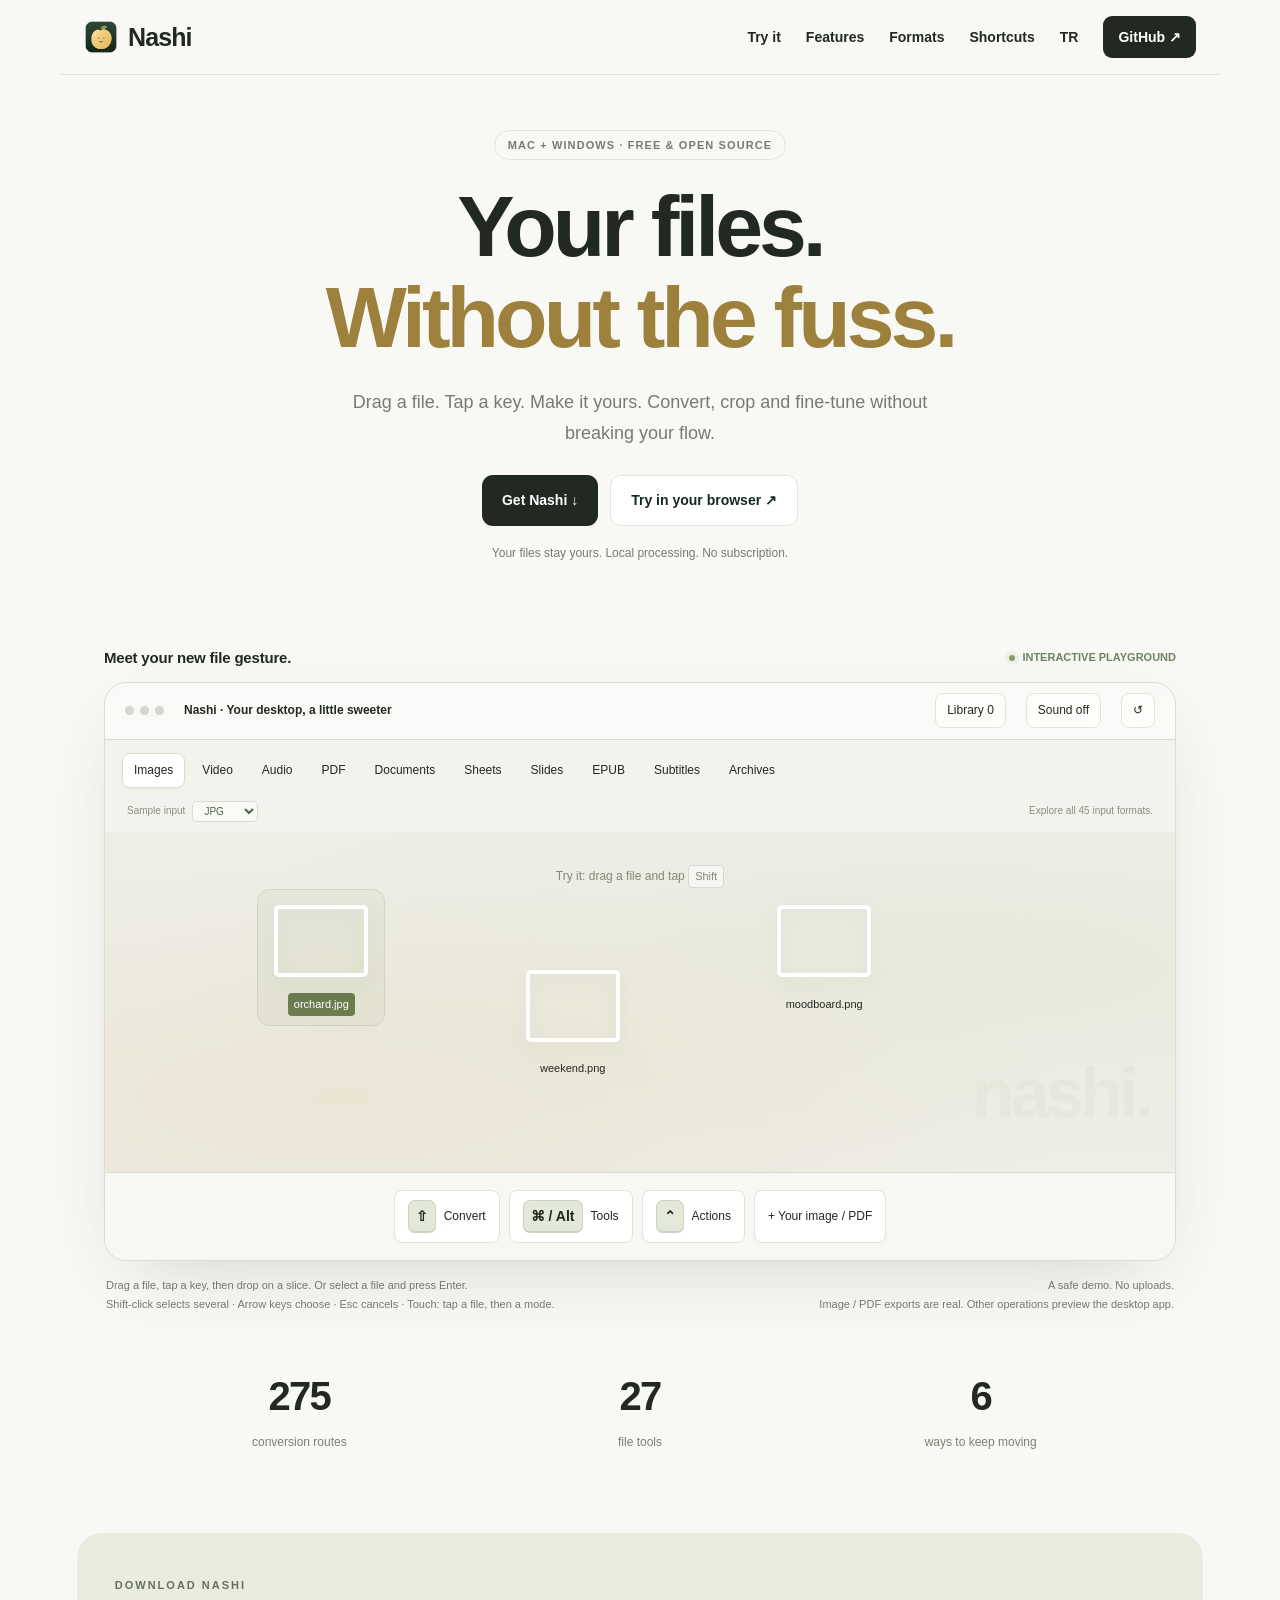
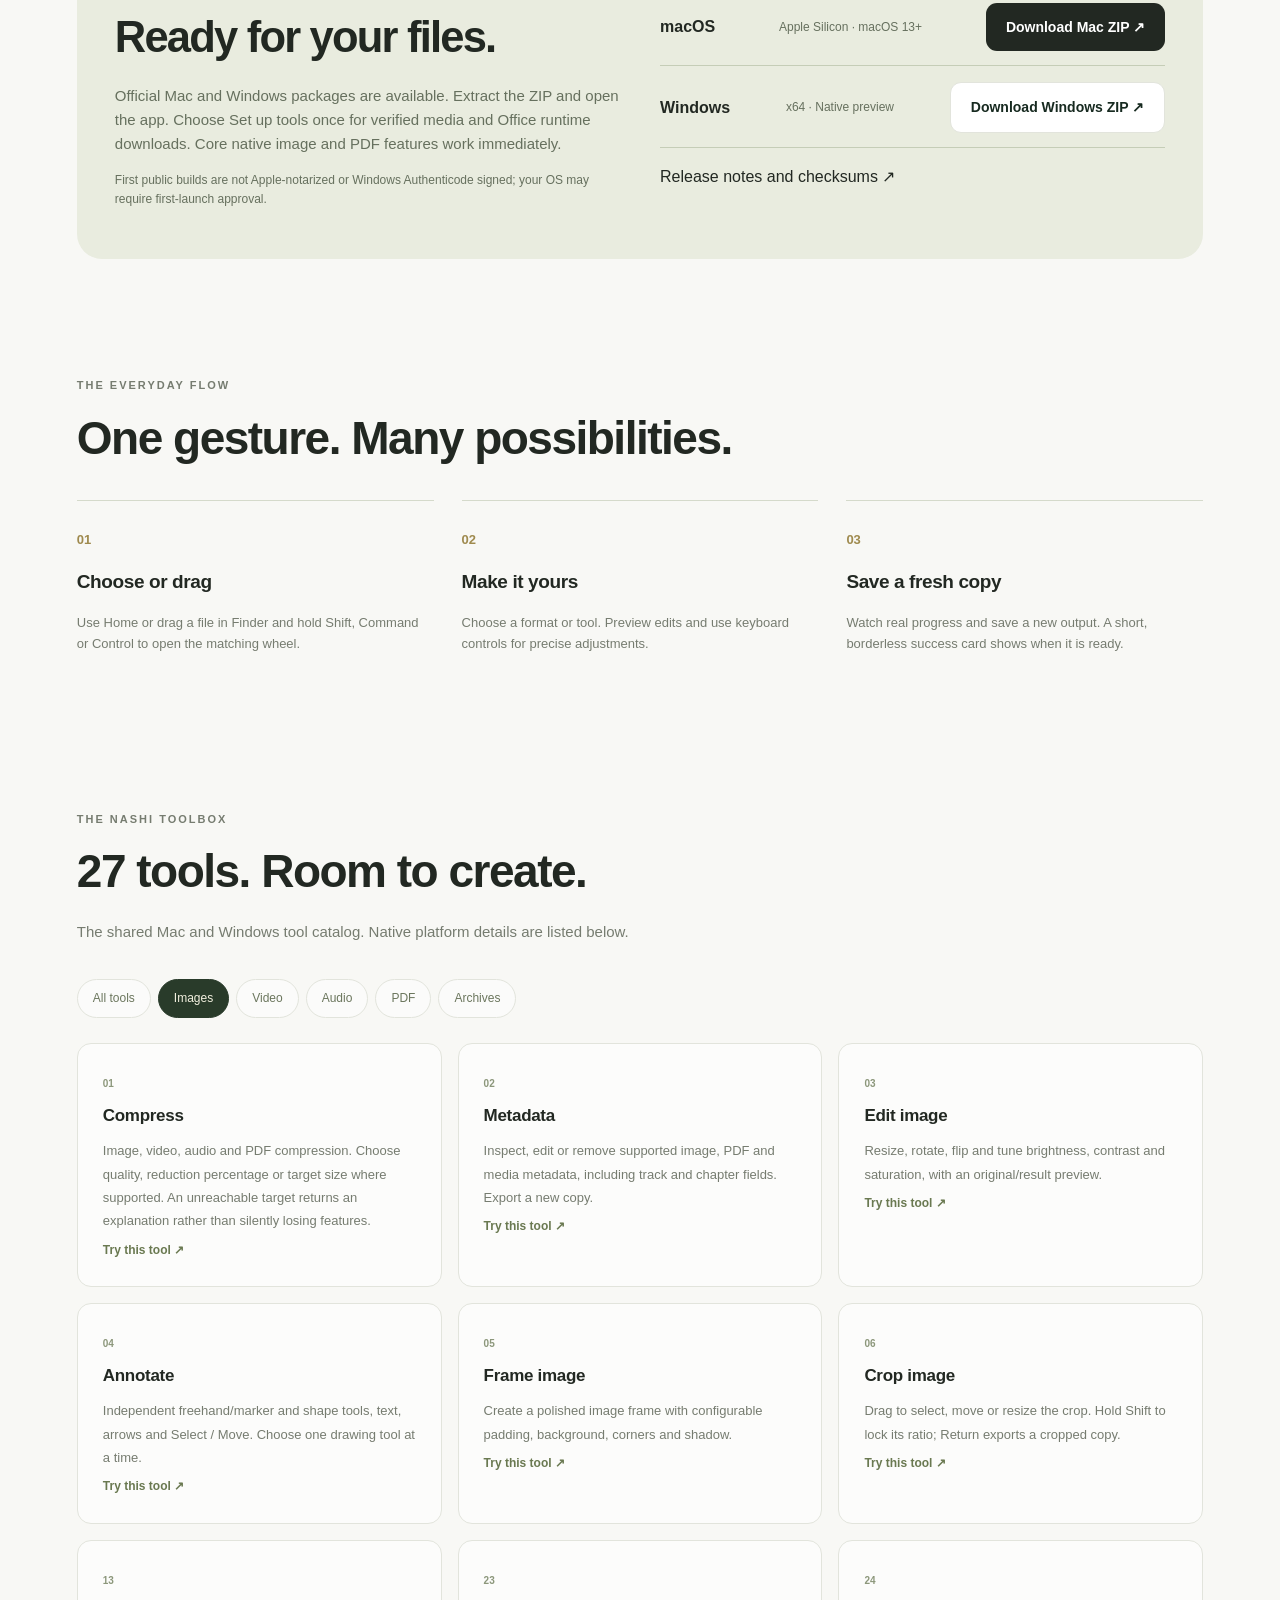
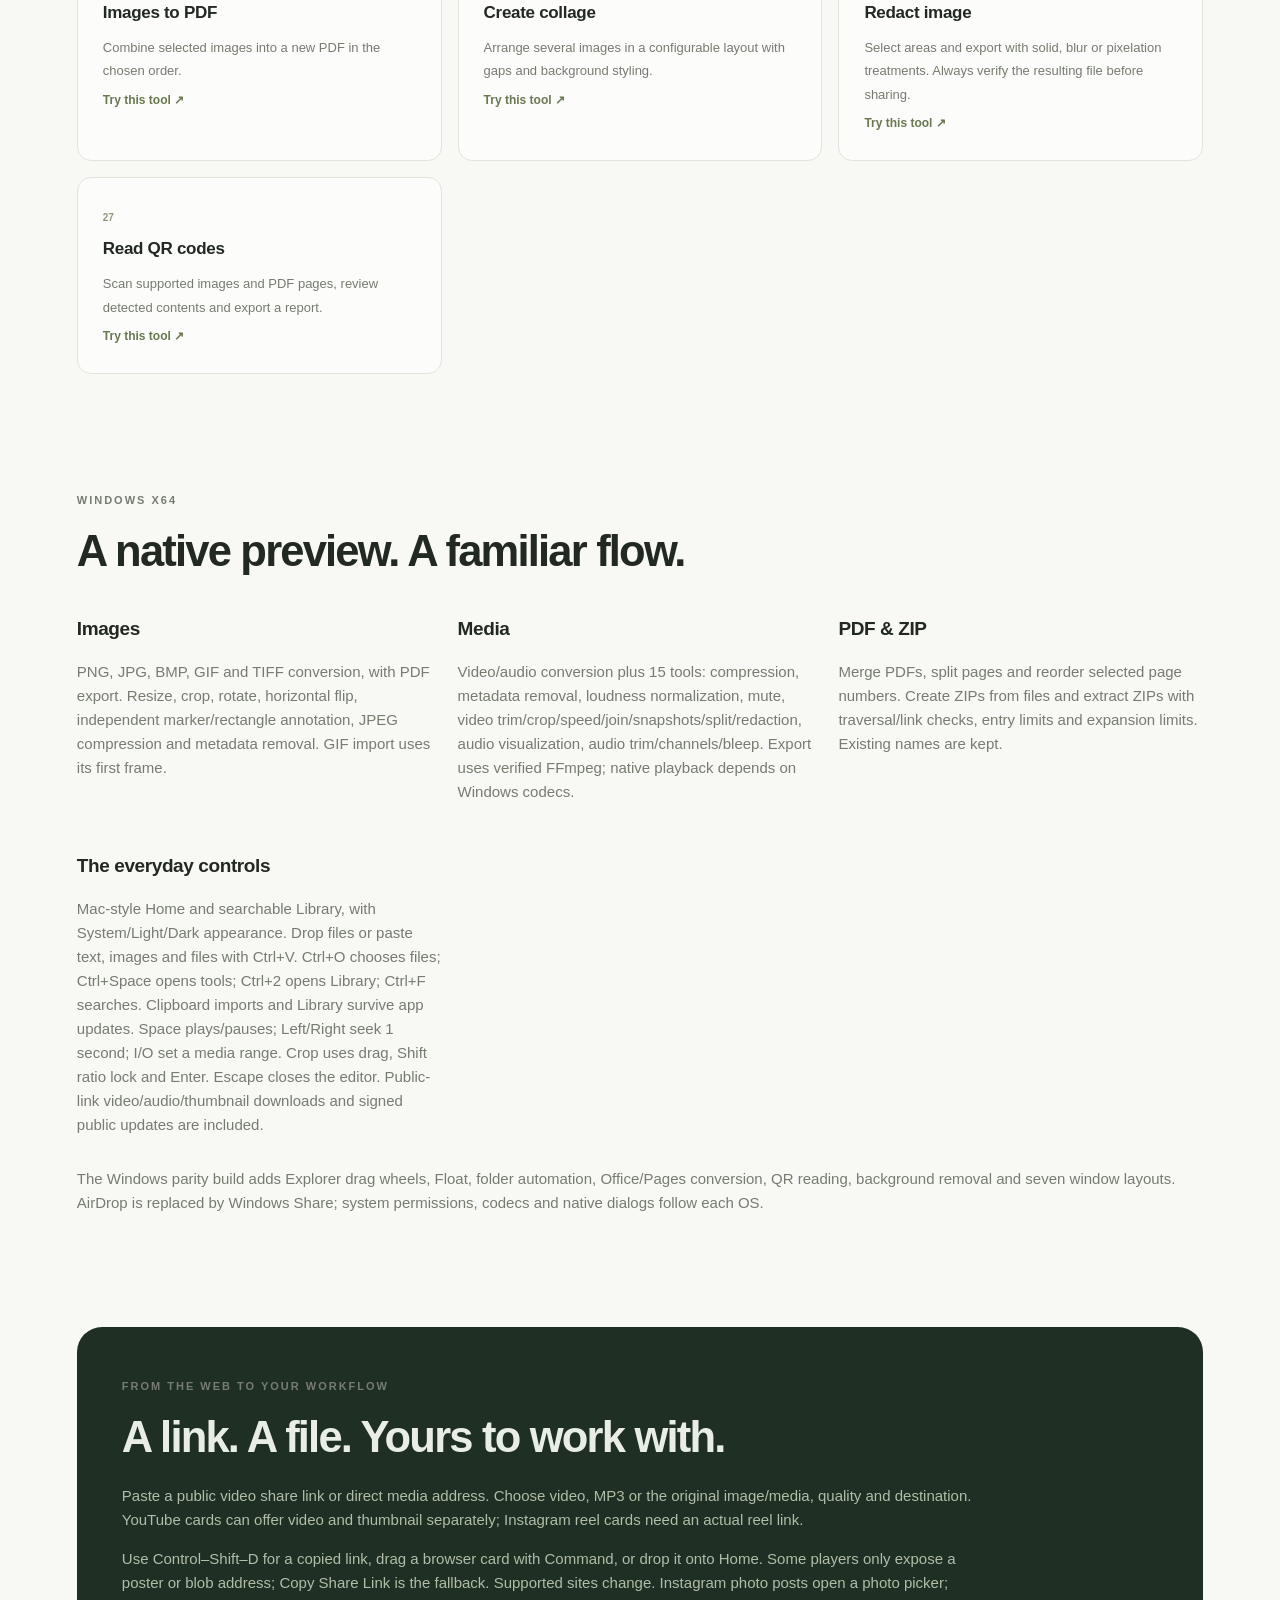
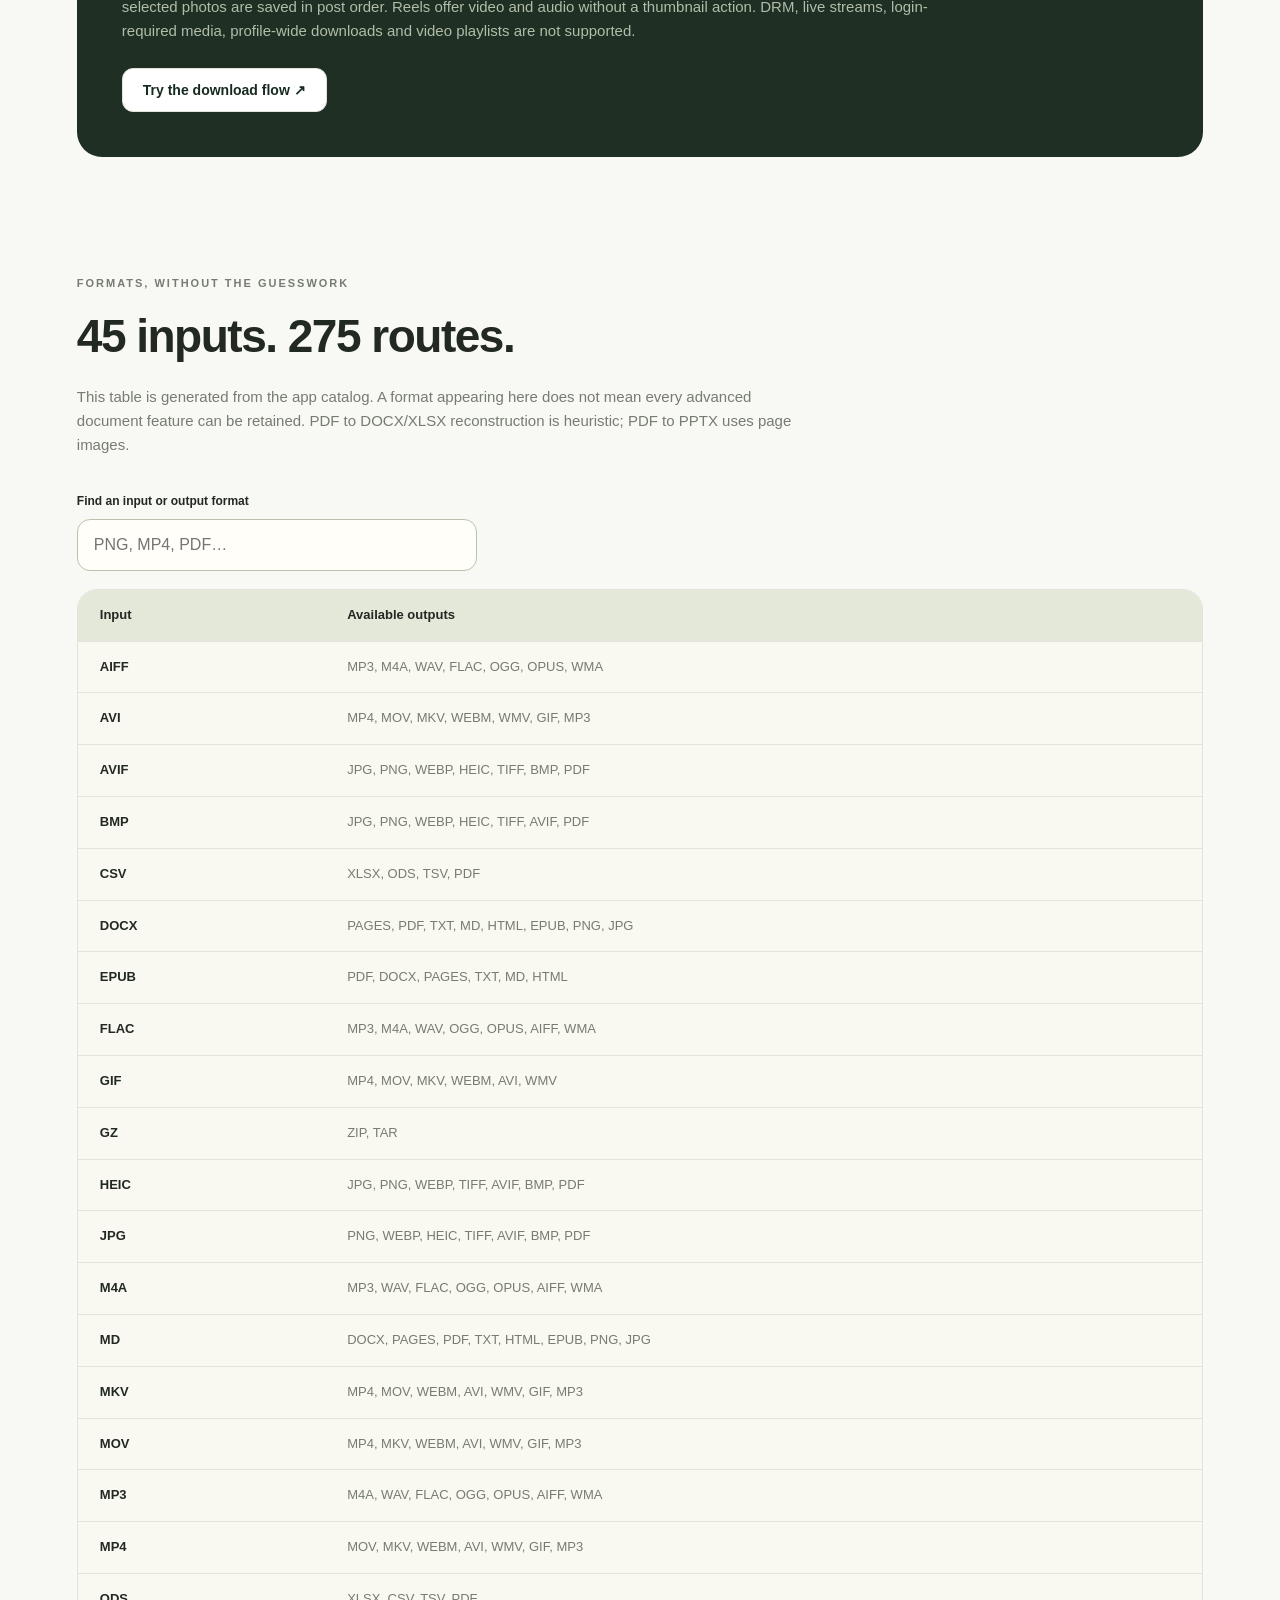
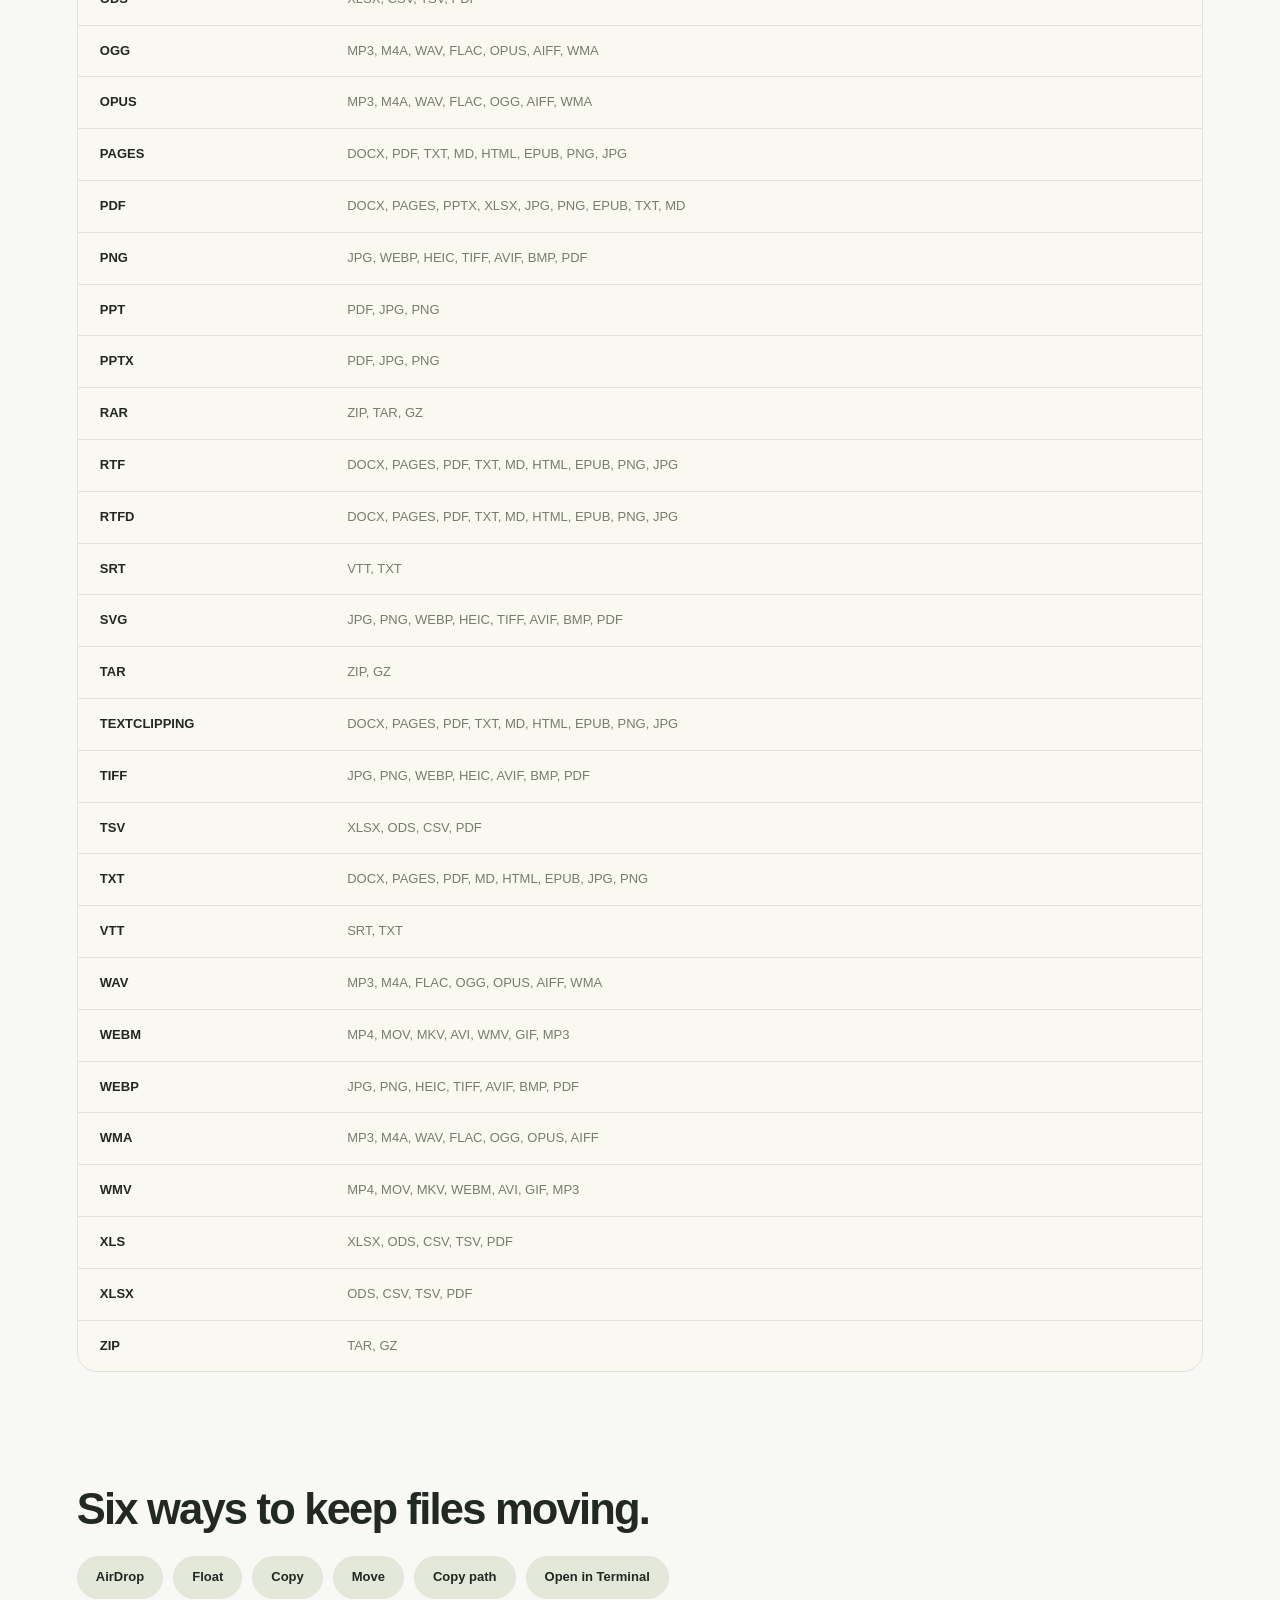
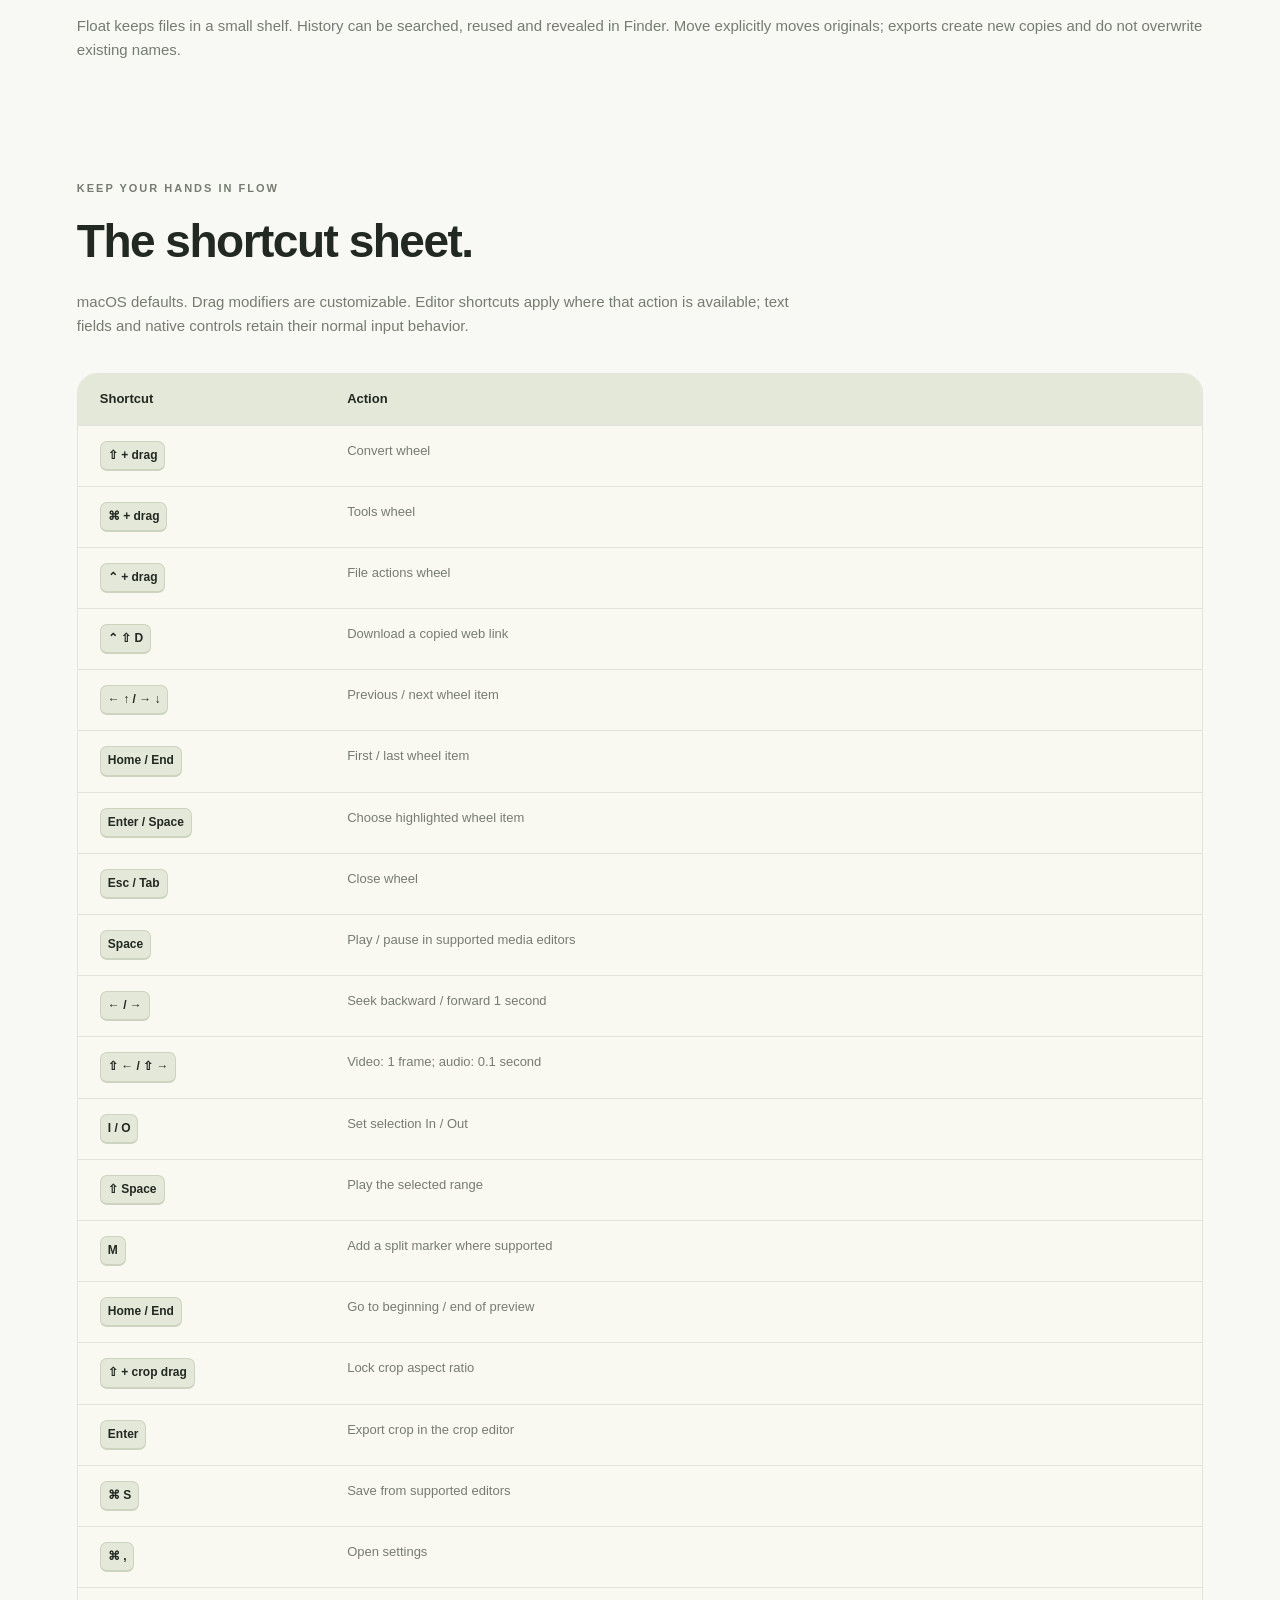
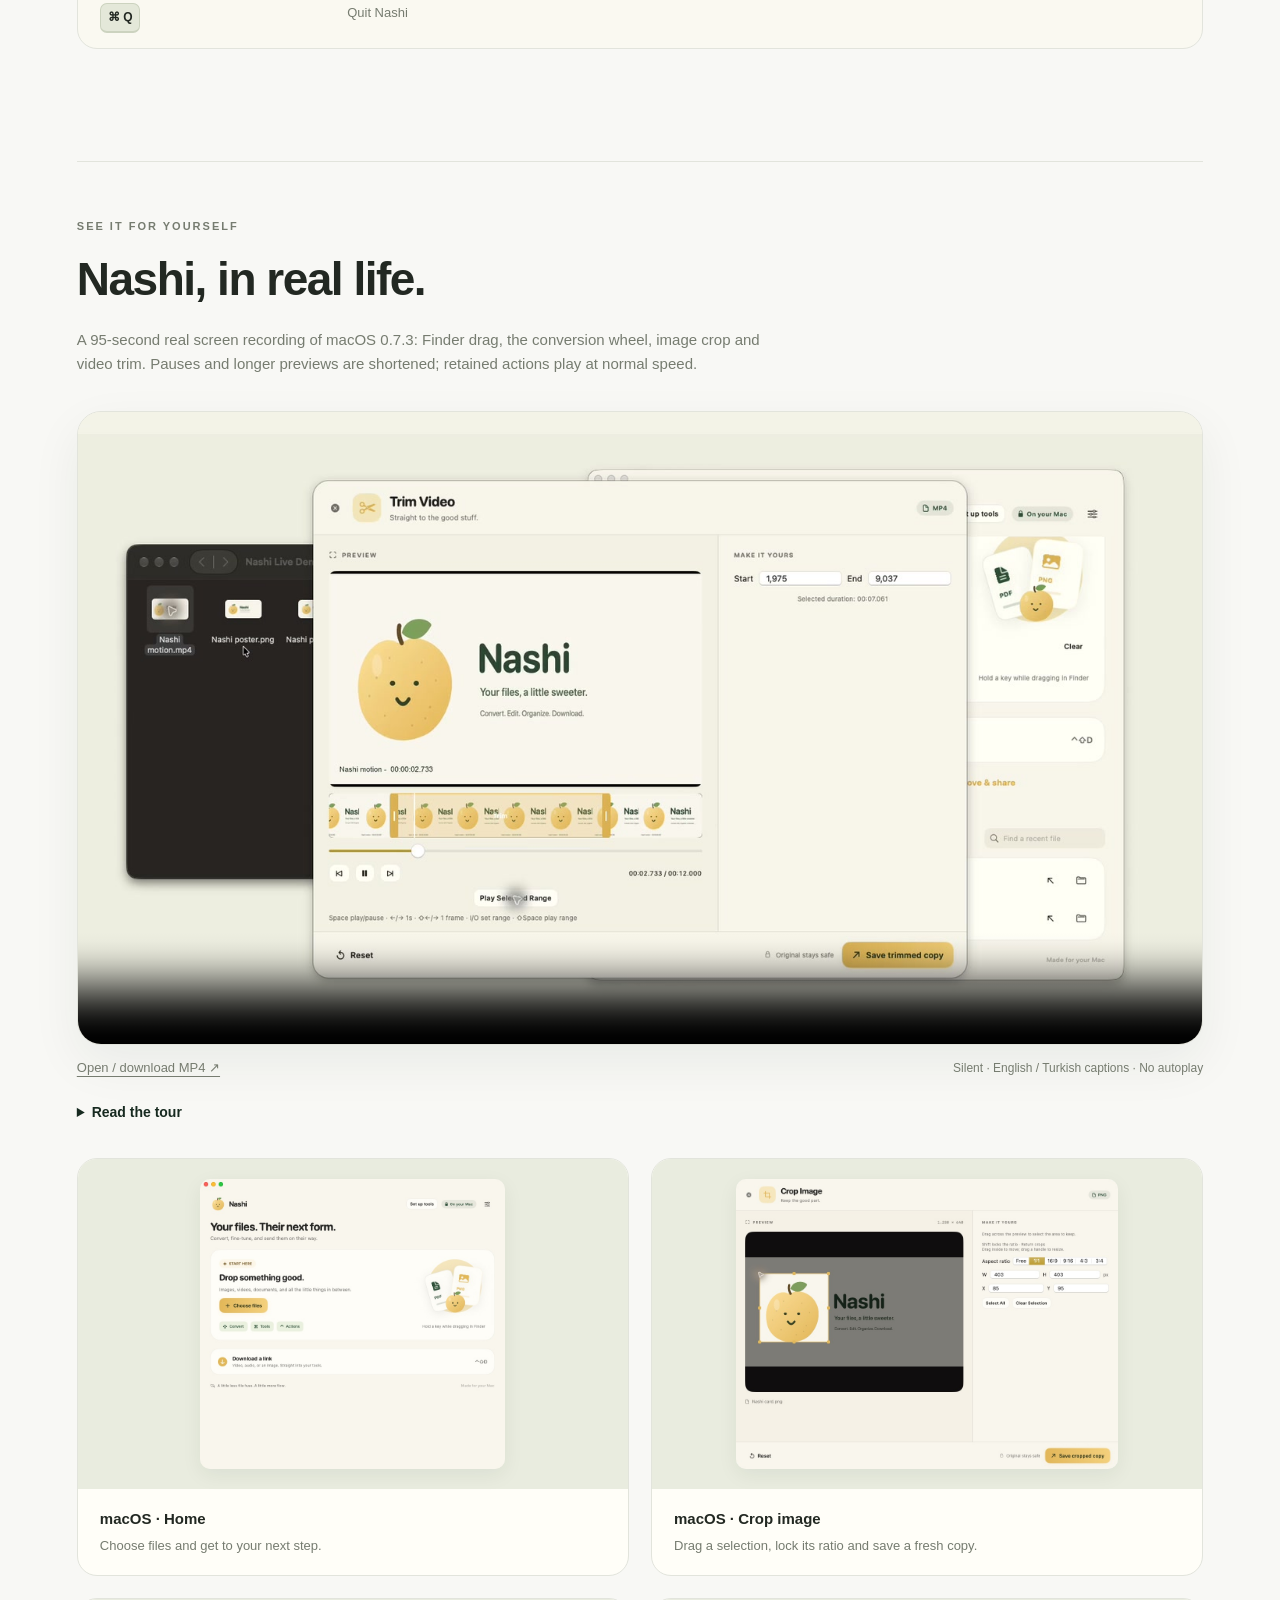
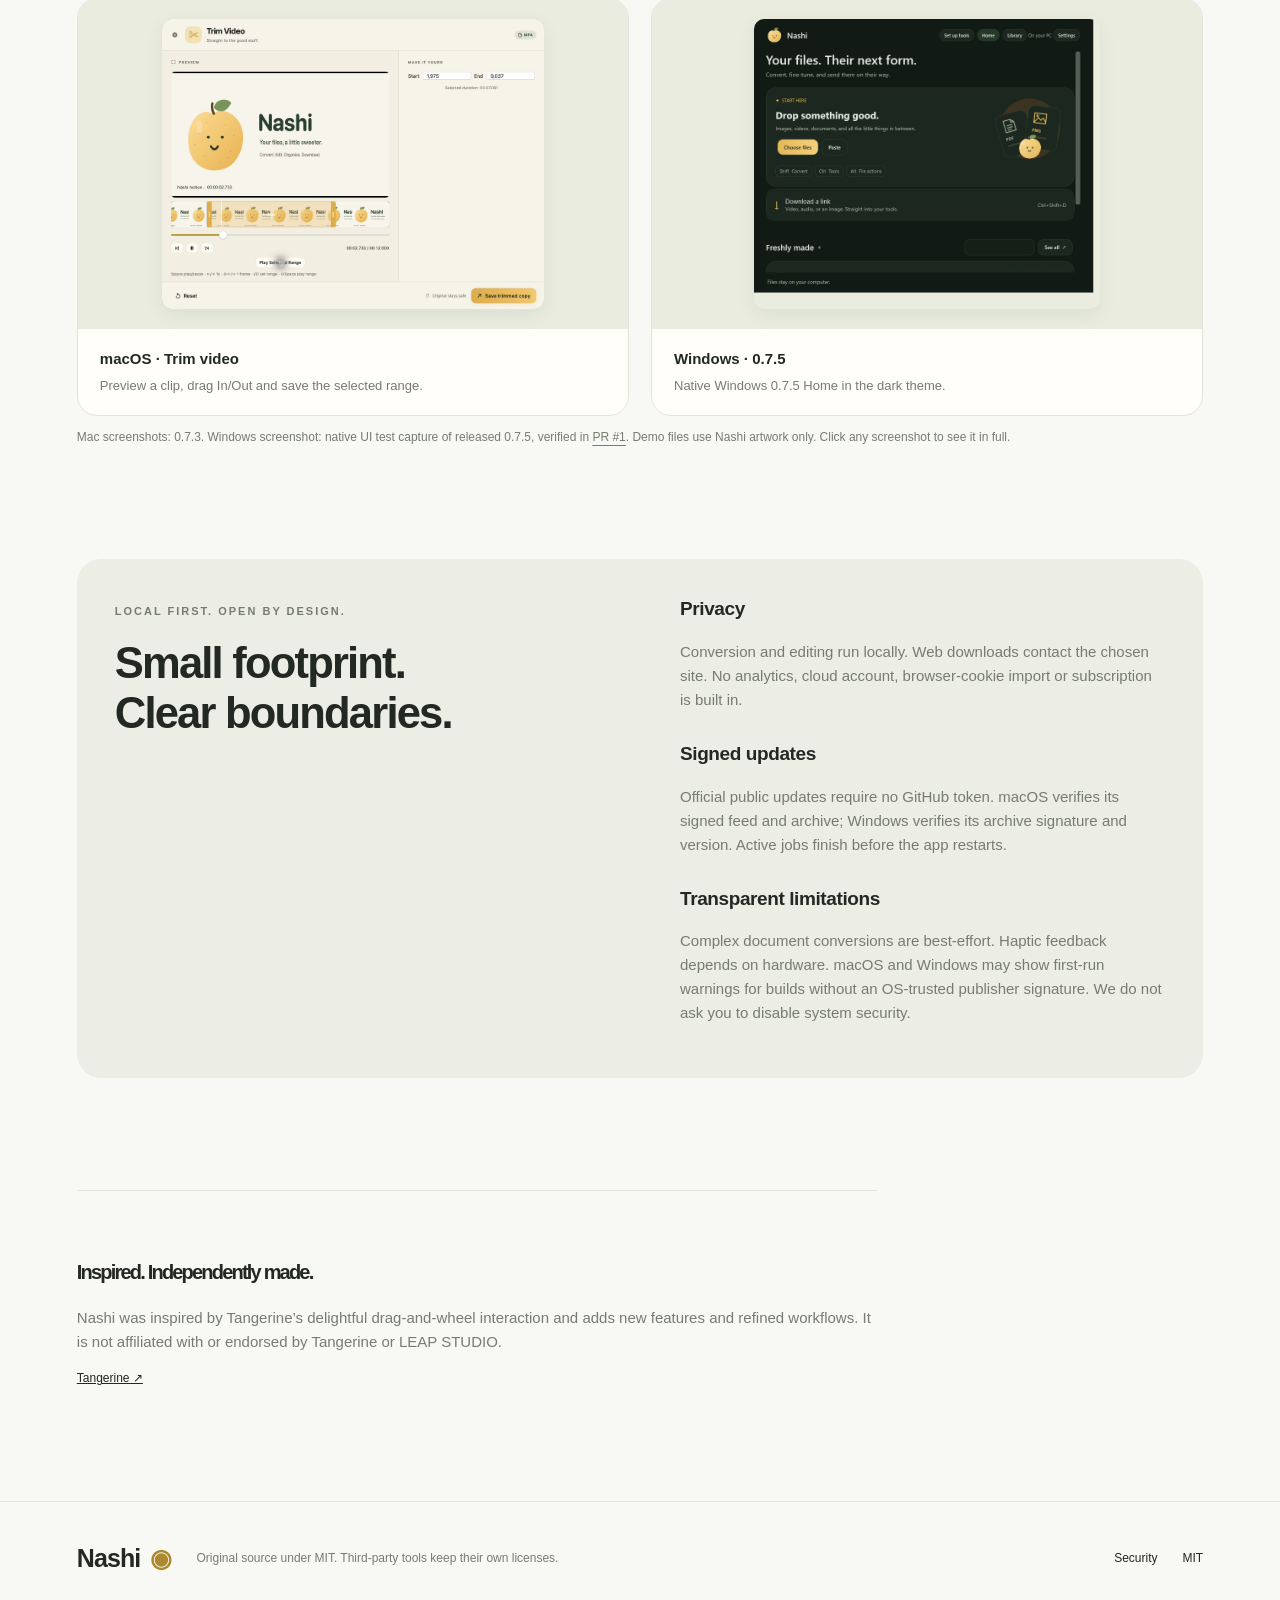
==== docs/index.html @ 1ab31bb8 "Refresh published 0.7.5 screenshots and verification evidence" ====
<!doctype html>
<html lang="en"><head><meta charset="utf-8"><meta name="viewport" content="width=device-width,initial-scale=1">
<meta http-equiv="Content-Security-Policy" content="default-src 'none'; img-src 'self' blob: data:; media-src 'self' blob:; style-src 'self' 'unsafe-inline'; script-src 'self'; connect-src 'self' blob:; base-uri 'none'; form-action 'none'">
<meta name="description" content="Nashi: open-source local file conversion, editing, web downloads and a playful drag wheel. All features, formats and keyboard shortcuts.">
<title>Nashi — Your files, a little sweeter</title><link rel="icon" href="assets/nashi.png"><link rel="stylesheet" href="assets/site.css?v=03d6fb7e5bfe"><link rel="stylesheet" href="assets/playground.css?v=e00678a25f2a"><script src="assets/vendor/pdf-lib.min.js" defer></script><script src="assets/playground.js?v=e00678a25f2a" defer></script></head>
<body><a class="skip" href="#main">Skip to content</a><header><a class="brand" href="#"><img src="assets/nashi.png" alt="" width="42" height="42">Nashi</a><nav aria-label="Main navigation"><a href="#playground">Try it</a><a href="#features">Features</a><a href="#formats">Formats</a><a href="#shortcuts">Shortcuts</a><a href="tr/index.html">TR</a><a class="nav-github" href="https://github.com/orkunisitmak/nashi-app">GitHub ↗</a></nav></header>
<main id="main"><section class="hero"><span class="eyebrow">MAC + WINDOWS · FREE & OPEN SOURCE</span><h1>Your files.<br><em>Without the fuss.</em></h1><p class="intro">Drag a file. Tap a key. Make it yours. Convert, crop and fine-tune without breaking your flow.</p><div class="hero-actions"><a class="button primary" href="#download">Get Nashi ↓</a><a class="button secondary" href="#playground">Try in your browser ↗</a></div><p class="subtle">Your files stay yours. Local processing. No subscription.</p></section>
<section id="playground" aria-label="Interactive Nashi demo"><div class="live-loading">Preparing your demo desktop…</div><noscript><p class="demo-noscript">Enable JavaScript to try the interactive playground. You can also watch the recording below.</p></noscript></section>
<div class="demo-stats"><div><strong>275</strong><span>conversion routes</span></div><div><strong>27</strong><span>file tools</span></div><div><strong>6</strong><span>ways to keep moving</span></div></div>

<section class="status" id="download"><div><span class="eyebrow">Download Nashi</span><h2>Ready for your files.</h2><p>Official Mac and Windows packages are available. Extract the ZIP and open the app. Choose Set up tools once for verified media and Office runtime downloads. Core native image and PDF features work immediately.</p><p class="subtle">First public builds are not Apple-notarized or Windows Authenticode signed; your OS may require first-launch approval.</p></div><div class="platforms"><div><strong>macOS</strong><span>Apple Silicon · macOS 13+</span><a class="button primary" href="https://github.com/orkunisitmak/nashi-app/releases/latest/download/Nashi-macOS-arm64.zip">Download Mac ZIP ↗</a></div><div><strong>Windows</strong><span>x64 · Native preview</span><a class="button secondary" href="https://github.com/orkunisitmak/nashi-app/releases/latest/download/Nashi-Windows-x64.zip">Download Windows ZIP ↗</a></div><a href="https://github.com/orkunisitmak/nashi-app/releases/latest">Release notes and checksums ↗</a></div></section>
<section class="flow"><div class="section-heading"><span class="eyebrow">The everyday flow</span><h2>One gesture. Many possibilities.</h2></div><div class="flow-grid"><article><b>01</b><h3>Choose or drag</h3><p>Use Home or drag a file in Finder and hold Shift, Command or Control to open the matching wheel.</p></article><article><b>02</b><h3>Make it yours</h3><p>Choose a format or tool. Preview edits and use keyboard controls for precise adjustments.</p></article><article><b>03</b><h3>Save a fresh copy</h3><p>Watch real progress and save a new output. A short, borderless success card shows when it is ready.</p></article></div></section>
<section id="features"><div class="section-heading"><span class="eyebrow">The Nashi toolbox</span><h2>27 tools. Room to create.</h2><p>The shared Mac and Windows tool catalog. Native platform details are listed below.</p></div><div class="tool-grid"><article class="tool"><span class="tool-number">01</span><h3>Compress</h3><p>Image, video, audio and PDF compression. Choose quality, reduction percentage or target size where supported. An unreachable target returns an explanation rather than silently losing features.</p><button class="try-tool" data-try-tool="compress">Try this tool ↗</button></article><article class="tool"><span class="tool-number">02</span><h3>Metadata</h3><p>Inspect, edit or remove supported image, PDF and media metadata, including track and chapter fields. Export a new copy.</p><button class="try-tool" data-try-tool="removeMetadata">Try this tool ↗</button></article><article class="tool"><span class="tool-number">03</span><h3>Edit image</h3><p>Resize, rotate, flip and tune brightness, contrast and saturation, with an original/result preview.</p><button class="try-tool" data-try-tool="editImage">Try this tool ↗</button></article><article class="tool"><span class="tool-number">04</span><h3>Annotate</h3><p>Independent freehand/marker and shape tools, text, arrows and Select / Move. Choose one drawing tool at a time.</p><button class="try-tool" data-try-tool="annotateImage">Try this tool ↗</button></article><article class="tool"><span class="tool-number">05</span><h3>Frame image</h3><p>Create a polished image frame with configurable padding, background, corners and shadow.</p><button class="try-tool" data-try-tool="frameImage">Try this tool ↗</button></article><article class="tool"><span class="tool-number">06</span><h3>Crop image</h3><p>Drag to select, move or resize the crop. Hold Shift to lock its ratio; Return exports a cropped copy.</p><button class="try-tool" data-try-tool="cropImage">Try this tool ↗</button></article><article class="tool"><span class="tool-number">07</span><h3>Normalize audio</h3><p>Analyze loudness, then export with integrated-loudness, loudness-range and true-peak targets.</p><button class="try-tool" data-try-tool="normalizeAudio">Try this tool ↗</button></article><article class="tool"><span class="tool-number">08</span><h3>Remove audio</h3><p>Create a silent video copy while keeping the video stream.</p><button class="try-tool" data-try-tool="muteVideo">Try this tool ↗</button></article><article class="tool"><span class="tool-number">09</span><h3>Trim video</h3><p>Preview, drag In/Out handles, move the selection and export its range. Keyboard playback, seeking and I/O marks help refine cuts.</p><button class="try-tool" data-try-tool="trimVideo">Try this tool ↗</button></article><article class="tool"><span class="tool-number">10</span><h3>Split PDF</h3><p>Split selected pages into individual files or groups. Specify page ranges and pages per file.</p><button class="try-tool" data-try-tool="splitPDF">Try this tool ↗</button></article><article class="tool"><span class="tool-number">11</span><h3>Organize PDF</h3><p>Reorder, remove and rotate pages. Optional uniform-width output is limited when document features cannot be safely preserved.</p><button class="try-tool" data-try-tool="organizePDF">Try this tool ↗</button></article><article class="tool"><span class="tool-number">12</span><h3>Extract archives</h3><p>Extract ZIP, TAR, GZIP and RAR into a new folder. Path and link validation keeps entries inside that folder.</p><button class="try-tool" data-try-tool="extractArchive">Try this tool ↗</button></article><article class="tool"><span class="tool-number">13</span><h3>Images to PDF</h3><p>Combine selected images into a new PDF in the chosen order.</p><button class="try-tool" data-try-tool="createPDF">Try this tool ↗</button></article><article class="tool"><span class="tool-number">14</span><h3>Merge PDFs</h3><p>Combine several PDFs while preserving supported page content and navigation. Originals remain unchanged.</p><button class="try-tool" data-try-tool="mergePDF">Try this tool ↗</button></article><article class="tool"><span class="tool-number">15</span><h3>Crop video</h3><p>Select a region directly on the video preview. Drag, resize, use Shift ratio lock and Return to export.</p><button class="try-tool" data-try-tool="cropVideo">Try this tool ↗</button></article><article class="tool"><span class="tool-number">16</span><h3>Change speed</h3><p>Change video speed with matching audio tempo and preview controls.</p><button class="try-tool" data-try-tool="changeVideoSpeed">Try this tool ↗</button></article><article class="tool"><span class="tool-number">17</span><h3>Join videos</h3><p>Join multiple clips in order, adapting geometry, frame rate and audio layout to a consistent output.</p><button class="try-tool" data-try-tool="joinVideos">Try this tool ↗</button></article><article class="tool"><span class="tool-number">18</span><h3>Video snapshots</h3><p>Choose timestamps and save still frames as new PNG files.</p><button class="try-tool" data-try-tool="videoSnapshots">Try this tool ↗</button></article><article class="tool"><span class="tool-number">19</span><h3>Split video</h3><p>Split at markers, equal clip counts or intervals. Remove unwanted segments; save separately or join retained clips.</p><button class="try-tool" data-try-tool="splitVideo">Try this tool ↗</button></article><article class="tool"><span class="tool-number">20</span><h3>Audio to video</h3><p>Create a waveform, spectrum, frequency-bar or still-image video from an audio file.</p><button class="try-tool" data-try-tool="audioToVideo">Try this tool ↗</button></article><article class="tool"><span class="tool-number">21</span><h3>Trim audio</h3><p>Waveform preview, In/Out handles and selected-range playback. Optional silence trimming and keyboard seeking.</p><button class="try-tool" data-try-tool="trimAudio">Try this tool ↗</button></article><article class="tool"><span class="tool-number">22</span><h3>Audio channels</h3><p>Convert mono/stereo and set left/right levels, with channel previews.</p><button class="try-tool" data-try-tool="audioChannels">Try this tool ↗</button></article><article class="tool"><span class="tool-number">23</span><h3>Create collage</h3><p>Arrange several images in a configurable layout with gaps and background styling.</p><button class="try-tool" data-try-tool="createCollage">Try this tool ↗</button></article><article class="tool"><span class="tool-number">24</span><h3>Redact image</h3><p>Select areas and export with solid, blur or pixelation treatments. Always verify the resulting file before sharing.</p><button class="try-tool" data-try-tool="redactImage">Try this tool ↗</button></article><article class="tool"><span class="tool-number">25</span><h3>Redact video</h3><p>Define rectangular regions and time ranges for solid, blur or pixelated redaction.</p><button class="try-tool" data-try-tool="redactVideo">Try this tool ↗</button></article><article class="tool"><span class="tool-number">26</span><h3>Redact audio</h3><p>Choose intervals to replace with a bleep or silence; preserve the rest of the audio.</p><button class="try-tool" data-try-tool="redactAudio">Try this tool ↗</button></article><article class="tool"><span class="tool-number">27</span><h3>Read QR codes</h3><p>Scan supported images and PDF pages, review detected contents and export a report.</p><button class="try-tool" data-try-tool="readQRCode">Try this tool ↗</button></article></div></section>
<section id="windows" class="actions"><span class="eyebrow">Windows x64</span><h2>A native preview. A familiar flow.</h2><div class="tool-grid"><article><h3>Images</h3><p>PNG, JPG, BMP, GIF and TIFF conversion, with PDF export. Resize, crop, rotate, horizontal flip, independent marker/rectangle annotation, JPEG compression and metadata removal. GIF import uses its first frame.</p></article><article><h3>Media</h3><p>Video/audio conversion plus 15 tools: compression, metadata removal, loudness normalization, mute, video trim/crop/speed/join/snapshots/split/redaction, audio visualization, audio trim/channels/bleep. Export uses verified FFmpeg; native playback depends on Windows codecs.</p></article><article><h3>PDF & ZIP</h3><p>Merge PDFs, split pages and reorder selected page numbers. Create ZIPs from files and extract ZIPs with traversal/link checks, entry limits and expansion limits. Existing names are kept.</p></article><article><h3>The everyday controls</h3><p>Mac-style Home and searchable Library, with System/Light/Dark appearance. Drop files or paste text, images and files with Ctrl+V. Ctrl+O chooses files; Ctrl+Space opens tools; Ctrl+2 opens Library; Ctrl+F searches. Clipboard imports and Library survive app updates. Space plays/pauses; Left/Right seek 1 second; I/O set a media range. Crop uses drag, Shift ratio lock and Enter. Escape closes the editor. Public-link video/audio/thumbnail downloads and signed public updates are included.</p></article></div><p>The Windows parity build adds Explorer drag wheels, Float, folder automation, Office/Pages conversion, QR reading, background removal and seven window layouts. AirDrop is replaced by Windows Share; system permissions, codecs and native dialogs follow each OS.</p></section>
<section class="web-feature"><span class="eyebrow">From the web to your workflow</span><h2>A link. A file. Yours to work with.</h2><p>Paste a public video share link or direct media address. Choose video, MP3 or the original image/media, quality and destination. YouTube cards can offer video and thumbnail separately; Instagram reel cards need an actual reel link.</p><p>Use Control–Shift–D for a copied link, drag a browser card with Command, or drop it onto Home. Some players only expose a poster or blob address; Copy Share Link is the fallback. Supported sites change. Instagram photo posts open a photo picker; selected photos are saved in post order. Reels offer video and audio without a thumbnail action. DRM, live streams, login-required media, profile-wide downloads and video playlists are not supported.</p><button id="try-download" class="button secondary">Try the download flow ↗</button></section>
<section id="formats"><div class="section-heading"><span class="eyebrow">Formats, without the guesswork</span><h2>45 inputs. 275 routes.</h2><p>This table is generated from the app catalog. A format appearing here does not mean every advanced document feature can be retained. PDF to DOCX/XLSX reconstruction is heuristic; PDF to PPTX uses page images.</p></div><label class="search-label" for="format-search">Find an input or output format</label><input id="format-search" type="search" placeholder="PNG, MP4, PDF…" autocomplete="off"><div class="table-wrap"><table id="format-table"><thead><tr><th>Input</th><th>Available outputs</th></tr></thead><tbody><tr><th scope="row">AIFF</th><td>MP3, M4A, WAV, FLAC, OGG, OPUS, WMA</td></tr><tr><th scope="row">AVI</th><td>MP4, MOV, MKV, WEBM, WMV, GIF, MP3</td></tr><tr><th scope="row">AVIF</th><td>JPG, PNG, WEBP, HEIC, TIFF, BMP, PDF</td></tr><tr><th scope="row">BMP</th><td>JPG, PNG, WEBP, HEIC, TIFF, AVIF, PDF</td></tr><tr><th scope="row">CSV</th><td>XLSX, ODS, TSV, PDF</td></tr><tr><th scope="row">DOCX</th><td>PAGES, PDF, TXT, MD, HTML, EPUB, PNG, JPG</td></tr><tr><th scope="row">EPUB</th><td>PDF, DOCX, PAGES, TXT, MD, HTML</td></tr><tr><th scope="row">FLAC</th><td>MP3, M4A, WAV, OGG, OPUS, AIFF, WMA</td></tr><tr><th scope="row">GIF</th><td>MP4, MOV, MKV, WEBM, AVI, WMV</td></tr><tr><th scope="row">GZ</th><td>ZIP, TAR</td></tr><tr><th scope="row">HEIC</th><td>JPG, PNG, WEBP, TIFF, AVIF, BMP, PDF</td></tr><tr><th scope="row">JPG</th><td>PNG, WEBP, HEIC, TIFF, AVIF, BMP, PDF</td></tr><tr><th scope="row">M4A</th><td>MP3, WAV, FLAC, OGG, OPUS, AIFF, WMA</td></tr><tr><th scope="row">MD</th><td>DOCX, PAGES, PDF, TXT, HTML, EPUB, PNG, JPG</td></tr><tr><th scope="row">MKV</th><td>MP4, MOV, WEBM, AVI, WMV, GIF, MP3</td></tr><tr><th scope="row">MOV</th><td>MP4, MKV, WEBM, AVI, WMV, GIF, MP3</td></tr><tr><th scope="row">MP3</th><td>M4A, WAV, FLAC, OGG, OPUS, AIFF, WMA</td></tr><tr><th scope="row">MP4</th><td>MOV, MKV, WEBM, AVI, WMV, GIF, MP3</td></tr><tr><th scope="row">ODS</th><td>XLSX, CSV, TSV, PDF</td></tr><tr><th scope="row">OGG</th><td>MP3, M4A, WAV, FLAC, OPUS, AIFF, WMA</td></tr><tr><th scope="row">OPUS</th><td>MP3, M4A, WAV, FLAC, OGG, AIFF, WMA</td></tr><tr><th scope="row">PAGES</th><td>DOCX, PDF, TXT, MD, HTML, EPUB, PNG, JPG</td></tr><tr><th scope="row">PDF</th><td>DOCX, PAGES, PPTX, XLSX, JPG, PNG, EPUB, TXT, MD</td></tr><tr><th scope="row">PNG</th><td>JPG, WEBP, HEIC, TIFF, AVIF, BMP, PDF</td></tr><tr><th scope="row">PPT</th><td>PDF, JPG, PNG</td></tr><tr><th scope="row">PPTX</th><td>PDF, JPG, PNG</td></tr><tr><th scope="row">RAR</th><td>ZIP, TAR, GZ</td></tr><tr><th scope="row">RTF</th><td>DOCX, PAGES, PDF, TXT, MD, HTML, EPUB, PNG, JPG</td></tr><tr><th scope="row">RTFD</th><td>DOCX, PAGES, PDF, TXT, MD, HTML, EPUB, PNG, JPG</td></tr><tr><th scope="row">SRT</th><td>VTT, TXT</td></tr><tr><th scope="row">SVG</th><td>JPG, PNG, WEBP, HEIC, TIFF, AVIF, BMP, PDF</td></tr><tr><th scope="row">TAR</th><td>ZIP, GZ</td></tr><tr><th scope="row">TEXTCLIPPING</th><td>DOCX, PAGES, PDF, TXT, MD, HTML, EPUB, PNG, JPG</td></tr><tr><th scope="row">TIFF</th><td>JPG, PNG, WEBP, HEIC, AVIF, BMP, PDF</td></tr><tr><th scope="row">TSV</th><td>XLSX, ODS, CSV, PDF</td></tr><tr><th scope="row">TXT</th><td>DOCX, PAGES, PDF, MD, HTML, EPUB, JPG, PNG</td></tr><tr><th scope="row">VTT</th><td>SRT, TXT</td></tr><tr><th scope="row">WAV</th><td>MP3, M4A, FLAC, OGG, OPUS, AIFF, WMA</td></tr><tr><th scope="row">WEBM</th><td>MP4, MOV, MKV, AVI, WMV, GIF, MP3</td></tr><tr><th scope="row">WEBP</th><td>JPG, PNG, HEIC, TIFF, AVIF, BMP, PDF</td></tr><tr><th scope="row">WMA</th><td>MP3, M4A, WAV, FLAC, OGG, OPUS, AIFF</td></tr><tr><th scope="row">WMV</th><td>MP4, MOV, MKV, WEBM, AVI, GIF, MP3</td></tr><tr><th scope="row">XLS</th><td>XLSX, ODS, CSV, TSV, PDF</td></tr><tr><th scope="row">XLSX</th><td>ODS, CSV, TSV, PDF</td></tr><tr><th scope="row">ZIP</th><td>TAR, GZ</td></tr></tbody></table></div></section>
<section class="actions"><h2>Six ways to keep files moving.</h2><div class="action-list"><span>AirDrop</span><span>Float</span><span>Copy</span><span>Move</span><span>Copy path</span><span>Open in Terminal</span></div><p>Float keeps files in a small shelf. History can be searched, reused and revealed in Finder. Move explicitly moves originals; exports create new copies and do not overwrite existing names.</p></section>
<section id="shortcuts"><div class="section-heading"><span class="eyebrow">Keep your hands in flow</span><h2>The shortcut sheet.</h2><p>macOS defaults. Drag modifiers are customizable. Editor shortcuts apply where that action is available; text fields and native controls retain their normal input behavior.</p></div><div class="table-wrap"><table><thead><tr><th>Shortcut</th><th>Action</th></tr></thead><tbody><tr><th scope="row"><kbd>⇧ + drag</kbd></th><td>Convert wheel</td></tr><tr><th scope="row"><kbd>⌘ + drag</kbd></th><td>Tools wheel</td></tr><tr><th scope="row"><kbd>⌃ + drag</kbd></th><td>File actions wheel</td></tr><tr><th scope="row"><kbd>⌃ ⇧ D</kbd></th><td>Download a copied web link</td></tr><tr><th scope="row"><kbd>← ↑ / → ↓</kbd></th><td>Previous / next wheel item</td></tr><tr><th scope="row"><kbd>Home / End</kbd></th><td>First / last wheel item</td></tr><tr><th scope="row"><kbd>Enter / Space</kbd></th><td>Choose highlighted wheel item</td></tr><tr><th scope="row"><kbd>Esc / Tab</kbd></th><td>Close wheel</td></tr><tr><th scope="row"><kbd>Space</kbd></th><td>Play / pause in supported media editors</td></tr><tr><th scope="row"><kbd>← / →</kbd></th><td>Seek backward / forward 1 second</td></tr><tr><th scope="row"><kbd>⇧ ← / ⇧ →</kbd></th><td>Video: 1 frame; audio: 0.1 second</td></tr><tr><th scope="row"><kbd>I / O</kbd></th><td>Set selection In / Out</td></tr><tr><th scope="row"><kbd>⇧ Space</kbd></th><td>Play the selected range</td></tr><tr><th scope="row"><kbd>M</kbd></th><td>Add a split marker where supported</td></tr><tr><th scope="row"><kbd>Home / End</kbd></th><td>Go to beginning / end of preview</td></tr><tr><th scope="row"><kbd>⇧ + crop drag</kbd></th><td>Lock crop aspect ratio</td></tr><tr><th scope="row"><kbd>Enter</kbd></th><td>Export crop in the crop editor</td></tr><tr><th scope="row"><kbd>⌘ S</kbd></th><td>Save from supported editors</td></tr><tr><th scope="row"><kbd>⌘ ,</kbd></th><td>Open settings</td></tr><tr><th scope="row"><kbd>⌘ Q</kbd></th><td>Quit Nashi</td></tr></tbody></table></div></section>
<section id="demo" class="showcase">
<div class="section-heading"><span class="eyebrow">See it for yourself</span><h2>Nashi, in real life.</h2><p>A 95-second real screen recording of macOS 0.7.3: Finder drag, the conversion wheel, image crop and video trim. Pauses and longer previews are shortened; retained actions play at normal speed.</p></div>
<div class="demo-player"><video controls playsinline preload="metadata" poster="assets/showcase/demo-poster.jpg?v=50e9219b2083" width="1440" height="810" aria-label="Nashi real screen recording"><source src="assets/showcase/nashi-demo.mp4?v=50e9219b2083" type="video/mp4"><track kind="captions" src="assets/showcase/demo-en.vtt?v=50e9219b2083" srclang="en" label="English" default><track kind="captions" src="assets/showcase/demo-tr.vtt?v=50e9219b2083" srclang="tr" label="Türkçe" ><a href="assets/showcase/nashi-demo.mp4?v=50e9219b2083">Open the MP4 demo</a></video></div>
<p class="demo-links"><a href="assets/showcase/nashi-demo.mp4?v=50e9219b2083">Open / download MP4 ↗</a><span>Silent · English / Turkish captions · No autoplay</span></p>
<details class="demo-transcript"><summary>Read the tour</summary><ol><li>Drag an image in Finder while holding Shift.</li><li>Drop on JPG in the conversion wheel to create a new copy.</li><li>In Crop Image, drag a selection. Shift locks the aspect ratio; Return saves a cropped copy.</li><li>Drag a video while holding Command, then choose Trim Video. Space controls playback; drag In and Out to set the range. Preview it and save a fresh trimmed copy.</li><li>Find the outputs in Freshly made and Finder. The demo creates a JPG, a 410×410 crop and a 7.07-second trimmed clip from a 12-second source; originals remain unchanged.</li></ol></details>
<div class="screenshot-grid"><figure class="screenshot-card"><a href="assets/showcase/mac-home.png"><img src="assets/showcase/mac-home.png" alt="macOS · Home" loading="lazy" width="820" height="780"></a><figcaption><strong>macOS · Home</strong><span>Choose files and get to your next step.</span></figcaption></figure><figure class="screenshot-card"><a href="assets/showcase/mac-crop.png"><img src="assets/showcase/mac-crop.png" alt="macOS · Crop image" loading="lazy" width="1000" height="760"></a><figcaption><strong>macOS · Crop image</strong><span>Drag a selection, lock its ratio and save a fresh copy.</span></figcaption></figure><figure class="screenshot-card"><a href="assets/showcase/mac-trim.png"><img src="assets/showcase/mac-trim.png" alt="macOS · Trim video" loading="lazy" width="1000" height="760"></a><figcaption><strong>macOS · Trim video</strong><span>Preview a clip, drag In/Out and save the selected range.</span></figcaption></figure><figure class="screenshot-card"><a href="assets/showcase/windows-home-preview.png"><img src="assets/showcase/windows-home-preview.png" alt="Windows · 0.7.5" loading="lazy" width="820" height="756"></a><figcaption><strong>Windows · 0.7.5</strong><span>Native Windows 0.7.5 Home in the dark theme.</span></figcaption></figure></div>
<p class="subtle">Mac screenshots: 0.7.3. Windows screenshot: native UI test capture of released 0.7.5, verified in <a href="https://github.com/orkunisitmak/nashi-app/pull/1">PR #1</a>. Demo files use Nashi artwork only. Click any screenshot to see it in full.</p>
</section>
<section class="trust"><div><span class="eyebrow">Local first. Open by design.</span><h2>Small footprint.<br>Clear boundaries.</h2></div><div><h3>Privacy</h3><p>Conversion and editing run locally. Web downloads contact the chosen site. No analytics, cloud account, browser-cookie import or subscription is built in.</p><h3>Signed updates</h3><p>Official public updates require no GitHub token. macOS verifies its signed feed and archive; Windows verifies its archive signature and version. Active jobs finish before the app restarts.</p><h3>Transparent limitations</h3><p>Complex document conversions are best-effort. Haptic feedback depends on hardware. macOS and Windows may show first-run warnings for builds without an OS-trusted publisher signature. We do not ask you to disable system security.</p></div></section>
<section class="inspiration"><h2>Inspired. Independently made.</h2><p>Nashi was inspired by Tangerine’s delightful drag-and-wheel interaction and adds new features and refined workflows. It is not affiliated with or endorsed by Tangerine or LEAP STUDIO.</p><a href="https://tangerineformac.com/">Tangerine ↗</a></section></main>
<footer><a class="brand" href="#">Nashi <span>◉</span></a><p>Original source under MIT. Third-party tools keep their own licenses.</p><a href="https://github.com/orkunisitmak/nashi-app/blob/main/SECURITY.md">Security</a><a href="https://github.com/orkunisitmak/nashi-app/blob/main/LICENSE">MIT</a></footer></body></html>
---- docs/assets/site.css ----
:root{color-scheme:light;--cream:#f5f3e9;--forest:#172a20;--sage:#e4e8d9;--gold:#e4bd59;--line:#d4d8c9;--muted:#5f6d61}*{box-sizing:border-box}html{scroll-behavior:smooth;scroll-padding-top:96px}body{margin:0;background:var(--cream);color:var(--forest);font-family:ui-rounded,-apple-system,BlinkMacSystemFont,"Segoe UI",sans-serif;line-height:1.6}a{color:inherit;text-decoration:none}a:hover{text-decoration:underline;text-underline-offset:5px}a:focus-visible,button:focus-visible,input:focus-visible{outline:3px solid #8f752a;outline-offset:5px}.skip{position:absolute;left:20px;top:-80px;padding:12px;background:var(--gold);z-index:10}.skip:focus{top:12px}header{position:sticky;top:0;z-index:5;display:flex;align-items:center;justify-content:space-between;gap:24px;padding:20px max(6vw,24px);background:#f5f3e9f2;border-bottom:1px solid var(--line);backdrop-filter:blur(14px)}.brand{display:flex;align-items:center;gap:10px;font-size:25px;font-weight:800;letter-spacing:-1px}nav{display:flex;align-items:center;gap:24px;font-size:14px;font-weight:600}.nav-github{background:var(--forest);color:var(--cream);padding:9px 16px;border-radius:40px}main,footer{max-width:1280px;margin:0 auto;padding:0 6vw}section{margin:112px 0}.hero{display:grid;grid-template-columns:1.1fr 1fr;gap:50px;align-items:center;margin:72px 0 108px;min-height:520px}.eyebrow{text-transform:uppercase;letter-spacing:2px;font-size:11px;font-weight:800;color:var(--muted)}h1{font-size:clamp(48px,6.6vw,87px);letter-spacing:-4px;line-height:1.06;margin:18px 0 24px;font-weight:780}h2{font-size:clamp(30px,3.4vw,44px);letter-spacing:-1.8px;line-height:1.15;margin:15px 0 22px}h3{line-height:1.25;letter-spacing:-.4px;font-size:19px}p{color:var(--muted);font-size:15px}.intro{font-size:19px;line-height:1.65;max-width:470px}.hero-actions{display:flex;gap:12px;flex-wrap:wrap;margin:30px 0 18px}.button{display:inline-flex;align-items:center;justify-content:center;padding:13px 21px;border-radius:15px;font-size:14px;font-weight:750;transition:transform .18s,background .18s}.button:hover{transform:translateY(-2px);text-decoration:none}.primary{background:var(--forest);color:var(--cream)}.secondary{background:var(--sage);color:var(--forest);border:1px solid var(--line)}.subtle{font-size:12px}.illustration{position:relative;display:grid;place-items:center;min-height:460px;background:radial-gradient(ellipse at center,#e6e5ce,transparent 69%)}.wheel{position:relative;width:316px;height:316px;border-radius:50%;background:var(--forest);border:11px solid #c9ceba;box-shadow:0 25px 45px #1b30241a;transform:rotate(-8deg)}.wheel:before,.wheel:after{content:"";position:absolute;background:#66705d;inset:0;width:2px;margin:auto;transform:rotate(45deg)}.wheel:after{transform:rotate(-45deg)}.wheel-center{position:absolute;inset:88px;border:5px solid #66705d;border-radius:50%;display:grid;place-items:center;z-index:2;background:#263d2e}.petal{position:absolute;color:var(--cream);font-size:11px;font-weight:750;letter-spacing:1px;z-index:1;transform:rotate(8deg)}.p1{top:35px;left:108px;color:var(--gold)}.p2{right:22px;top:140px}.p3{bottom:35px;left:116px}.p4{left:10px;top:140px}.file{position:absolute;z-index:3;display:flex;align-items:center;gap:10px;padding:16px 22px;background:#fffef8;box-shadow:0 12px 28px #1b302417;border:1px solid var(--line);border-radius:17px;font-size:22px}.file span{font-size:12px;font-weight:650}.float-a{left:0;top:28px;transform:rotate(-7deg);animation:float 6s ease-in-out infinite}.float-b{right:-14px;bottom:70px;transform:rotate(7deg);animation:float 6s ease-in-out -3s infinite}.done{position:absolute;bottom:8px;left:25px;background:var(--sage);border:1px solid #c9ceba;padding:14px 22px;border-radius:16px;font-size:12px;font-weight:650;box-shadow:0 10px 20px #1b30240b}.status{background:var(--forest);color:var(--cream);border-radius:30px;padding:38px;display:grid;grid-template-columns:1fr 1fr;gap:40px}.status p,.status .eyebrow{color:#c7cebf}.platforms{display:flex;flex-direction:column;justify-content:center;gap:16px}.platforms>div{display:flex;align-items:center;justify-content:space-between;gap:10px;flex-wrap:wrap;border-bottom:1px solid #425444;padding-bottom:14px}.platforms span{font-size:12px;color:#c7cebf}.pill{border:1px solid #71835d;padding:3px 10px;border-radius:30px}.muted{opacity:.7}.section-heading{max-width:720px;margin-bottom:35px}.flow-grid{display:grid;grid-template-columns:repeat(3,1fr);gap:28px}.flow-grid article{padding:24px 0;border-top:1px solid var(--line)}.flow b{color:#927226;font-size:13px}.tool-grid{display:grid;grid-template-columns:repeat(3,1fr);gap:16px}.tool{padding:24px;border:1px solid var(--line);border-radius:20px;background:#faf9f1;transition:transform .18s,border-color .18s}.tool:hover{transform:translateY(-3px);border-color:#a5b096}.tool-number{font-size:11px;font-weight:800;color:#7e8b68}.tool h3{margin:10px 0}.tool p{font-size:13px;margin-bottom:0}.web-feature{padding:45px;border-radius:30px;background:var(--sage)}.web-feature p{max-width:850px}.table-wrap{overflow:auto;border:1px solid var(--line);border-radius:20px;background:#faf9f1;margin-top:18px}table{border-collapse:collapse;width:100%;text-align:left;font-size:13px}th,td{padding:15px 22px;border-bottom:1px solid var(--line);vertical-align:top}tbody tr:last-child>*{border-bottom:0}thead{background:var(--sage)}tbody th{font-weight:750;width:22%}tbody td{color:var(--muted)}kbd{font-family:inherit;font-size:12px;white-space:nowrap;background:var(--sage);border:1px solid #ccd3bf;border-bottom-width:2px;border-radius:7px;padding:4px 7px;display:inline-block}.search-label{display:block;font-size:12px;font-weight:750;margin-bottom:8px}input{font:inherit;color:var(--forest);border:1px solid #b9c3aa;border-radius:13px;padding:12px 16px;background:#fffef8;width:min(100%,400px)}.action-list{display:flex;flex-wrap:wrap;gap:10px}.action-list span{border:1px solid var(--line);padding:10px 18px;border-radius:40px;background:var(--sage);font-size:13px;font-weight:650}.trust{display:grid;grid-template-columns:1fr 1fr;gap:80px}.trust h3{margin-top:30px}.trust h3:first-child{margin-top:0}.inspiration{border-top:1px solid var(--line);padding-top:55px;max-width:800px}.inspiration h2{font-size:29px}.inspiration a{text-decoration:underline}footer{display:flex;align-items:center;gap:25px;border-top:1px solid var(--line);padding-top:35px;padding-bottom:45px;font-size:12px}footer p{flex:1;font-size:12px}.brand span{color:#ad8a30}tr[hidden]{display:none}@keyframes float{50%{translate:0 -10px}}@media(max-width:950px){.hero{gap:15px}.wheel{scale:.88}.float-b{right:0}.file{padding:12px}.tool-grid{grid-template-columns:repeat(2,1fr)}nav{gap:16px}.status{grid-template-columns:1fr;gap:20px}h1{letter-spacing:-3px}.trust{gap:35px}}@media(max-width:650px){header{padding:14px 20px}.brand{font-size:22px}nav{gap:12px;font-size:12px}nav a:nth-child(2),nav a:nth-child(3){display:none}.nav-github{padding:7px 11px}main,footer{padding-left:22px;padding-right:22px}.hero{grid-template-columns:1fr;margin-top:45px;gap:18px;min-height:0}.hero h1{font-size:59px}.intro{font-size:17px}.illustration{min-height:405px}.wheel{scale:.92}.float-a{left:6px}.float-b{right:0}.done{left:15px;bottom:0}.tool-grid,.flow-grid,.trust{grid-template-columns:1fr}.tool{padding:22px}.status,.web-feature{padding:28px}.status{border-radius:23px}section{margin:74px 0}.platforms>div{gap:8px}.platforms strong{width:100%}.trust{gap:20px}th,td{padding:13px}footer{flex-wrap:wrap;gap:14px}footer p{flex-basis:100%;order:2;margin:0}}@media(prefers-reduced-motion:reduce){html{scroll-behavior:auto}*,*:before,*:after{animation:none!important;transition:none!important}}
/* Real app media stays static until the visitor starts the demo. */
.showcase{border-top:1px solid var(--line);padding-top:50px}.demo-player{overflow:hidden;border:1px solid var(--line);border-radius:24px;background:var(--cream);box-shadow:0 18px 50px #172a2010}.demo-player video{display:block;width:100%;height:auto;aspect-ratio:16/9;max-height:78vh;background:var(--cream)}.demo-links{display:flex;flex-wrap:wrap;align-items:center;justify-content:space-between;gap:12px;font-size:13px}.demo-links a,.showcase .subtle a{text-decoration:underline;text-underline-offset:4px}.demo-links span{font-size:12px}.demo-transcript{font-size:14px;color:var(--muted);margin:22px 0 35px}.demo-transcript summary{cursor:pointer;font-weight:700;color:var(--forest)}.demo-transcript ol{padding-left:22px}.screenshot-grid{display:grid;grid-template-columns:repeat(2,minmax(0,1fr));gap:22px}.screenshot-card{margin:0;overflow:hidden;border:1px solid var(--line);border-radius:20px;background:#fffef8}.screenshot-card>a{display:flex;align-items:center;justify-content:center;height:330px;padding:20px;background:#e9ecdf}.screenshot-card img{display:block;max-width:100%;max-height:100%;width:auto;height:auto;object-fit:contain;border-radius:10px;box-shadow:0 6px 20px #172a2010}.screenshot-card figcaption{padding:18px 22px}.screenshot-card strong,.screenshot-card span{display:block}.screenshot-card strong{font-size:15px}.screenshot-card span{font-size:13px;color:var(--muted);margin-top:5px}.showcase video:focus-visible,.showcase summary:focus-visible{outline:3px solid #8f752a;outline-offset:4px}@media(max-width:650px){.screenshot-grid{grid-template-columns:1fr}.screenshot-card>a{height:310px}.demo-player{border-radius:14px}.demo-player video{max-height:none}.showcase{padding-top:30px}}

@media(max-width:650px){nav a[href="#shortcuts"]{display:none}.nav-github{white-space:nowrap}}
---- docs/assets/playground.css ----
:root{--paper:#f8f8f5;--ink:#222822;--muted:#767c70;--pear:#ddbd64;--green:#283b2b;--line:#e2e4dc}html{scroll-behavior:smooth;scroll-padding-top:90px}body{background:var(--paper);color:var(--ink);font-family:ui-sans-serif,-apple-system,BlinkMacSystemFont,"Segoe UI",sans-serif}header{max-width:1160px;background:var(--paper);border-bottom:1px solid var(--line);padding:16px 24px;position:relative;z-index:4}header nav{gap:25px}.brand{font-weight:730;letter-spacing:-.9px}.brand img{width:34px;height:34px;border-radius:10px}.nav-github{background:var(--ink);color:white!important;border-radius:9px;padding:10px 15px}.hero{display:block!important;max-width:1120px;text-align:center;padding:76px 24px 20px;min-height:0}.hero h1{font-size:clamp(48px,7vw,86px);line-height:1.06;letter-spacing:-4px;font-weight:620;margin:24px auto;max-width:950px}.hero h1 em{font-style:normal;color:#9c803c}.hero .intro{max-width:600px;margin:0 auto;font-size:18px;line-height:1.7}.hero-actions{justify-content:center;margin-top:27px}.hero .eyebrow{font-size:11px;border:1px solid var(--line);padding:8px 13px;border-radius:20px;letter-spacing:1.1px}.button{font-size:14px;border-radius:11px;padding:13px 20px}.button.primary{background:var(--ink);color:#fff}.button.secondary{background:#fff;border:1px solid var(--line)}.hero .subtle{font-size:12px}.illustration{display:none}.live-intro{max-width:1120px;margin:auto;padding:24px 24px 0}.live-title{display:flex;align-items:center;justify-content:space-between;margin-bottom:15px;gap:20px}.live-title h2{font-size:15px;letter-spacing:-.2px;margin:0}.live-label{font-size:11px;font-weight:650;color:#708263;display:flex;align-items:center;gap:7px}.live-label:before{content:"";width:6px;height:6px;border-radius:100%;background:#8b9d67;box-shadow:0 0 0 4px #8b9d6716}.live-subtitle{font-size:12px;color:var(--muted);margin:0}.desktop{border:1px solid #dddccf;border-radius:22px;background:#eeeee7;box-shadow:0 25px 75px -30px #373c313a;overflow:hidden;position:relative;isolation:isolate}.desktop-toolbar{height:57px;background:#ffffffa8;border-bottom:1px solid #d9dbd2;display:flex;align-items:center;padding:0 20px;gap:20px}.window-dots{display:flex;gap:6px}.window-dots i{width:9px;height:9px;background:#d4d7cc;border-radius:100%}.desktop-title{font-size:12px;font-weight:600;flex:1}.desktop-toolbar button,.desktop-tabs button,.keystrip button,.utility-button{font:inherit;font-size:12px;border:1px solid var(--line);background:#ffffffb3;border-radius:8px;padding:7px 11px;cursor:pointer;color:var(--ink)}.desktop-toolbar button:hover,.utility-button:hover{border-color:#a3af8d}.desktop-tabs{display:flex;gap:5px;overflow-x:auto;padding:13px 17px;background:#ffffff40;scrollbar-width:thin}.desktop-tabs button{white-space:nowrap;border-color:transparent;background:transparent}.desktop-tabs button[aria-selected=true]{background:#fff;border-color:#daddd0;box-shadow:0 2px 3px #28302009}.demo-stage{height:340px;position:relative;touch-action:none;user-select:none;background:radial-gradient(ellipse at 78% 40%,#dce1c554,transparent 65%),radial-gradient(ellipse at 22% 78%,#e5d6b564,transparent 60%)}.stage-watermark{position:absolute;bottom:23px;right:25px;font-size:70px;letter-spacing:-4px;font-weight:740;color:#56643e09;pointer-events:none}.demo-file{position:absolute;width:126px;min-height:135px;display:flex;align-items:center;flex-direction:column;gap:9px;border:0;background:transparent;touch-action:none;cursor:grab;padding:9px;border-radius:11px;font:inherit;color:var(--ink)}.demo-file:active{cursor:grabbing}.demo-file[aria-pressed=true]{background:#c5d0b63b;outline:1px solid #b3bd9c77}.demo-file:focus-visible{outline:2px solid #6f814d;outline-offset:3px}.demo-file .file-preview{height:85px;width:94px;display:flex;align-items:center;justify-content:center;filter:drop-shadow(0 8px 8px #26312415);transition:transform .2s}.demo-file:hover .file-preview{transform:translateY(-4px) rotate(-3deg)}.demo-file img{width:94px;height:72px;object-fit:cover;border:4px solid white;border-radius:5px;pointer-events:none}.file-sheet{background:white;width:67px;height:83px;border-radius:4px 14px 4px 4px;border:1px solid #d7d9ce;display:flex;flex-direction:column;align-items:center;justify-content:center;gap:8px;font-size:11px;font-weight:750;color:var(--muted)}.file-sheet svg{width:26px;height:26px}.demo-file .filename{font-size:11px;max-width:125px;text-overflow:ellipsis;overflow:hidden;white-space:nowrap;padding:3px 6px;border-radius:4px}.demo-file[aria-pressed=true] .filename{background:#6b7c50;color:white}.drag-ghost{position:fixed;z-index:9999;pointer-events:none;width:64px;opacity:.85;filter:drop-shadow(0 5px 7px #0004)}.stage-tip{position:absolute;top:33px;width:100%;text-align:center;color:#848779;font-size:12px;pointer-events:none}.stage-tip kbd{background:#fff8;border:1px solid #d8dacd;padding:2px 6px;border-radius:4px;font-size:11px}.keystrip{display:flex;justify-content:center;gap:9px;padding:17px;background:#fafaf6d9;border-top:1px solid #d9dbd2;flex-wrap:wrap}.keystrip button{padding:9px 13px;display:flex;align-items:center;gap:8px;background:white}.keystrip button[aria-pressed=true]{background:#273a2c;color:#f9f4de;border-color:#273a2c}.keystrip kbd{font:inherit;font-size:14px;font-weight:600}.demo-bottomline{display:flex;justify-content:space-between;gap:15px;margin:15px 2px 0;font-size:11px;color:var(--muted);line-height:1.7}.demo-bottomline span:last-child{text-align:right}.mode-hint{font-size:11px;text-align:center;color:#8b9180;margin:12px}.demo-wheel{position:fixed;z-index:200;width:360px;height:360px;filter:drop-shadow(0 12px 28px #151e3440);user-select:none;touch-action:none;animation:wheel-in .16s ease-out}.demo-wheel svg{position:absolute;width:100%;height:100%;overflow:visible}.demo-wheel .sector{fill:#19251cf5;stroke:#818a7655;stroke-width:1.1;transition:fill .11s}.demo-wheel .sector.active{fill:#dfbe67}.wheel-option{position:absolute;transform:translate(-50%,-50%);border:0;background:none;color:#f2f2e8;width:86px;min-height:58px;text-align:center;display:flex;flex-direction:column;align-items:center;justify-content:center;gap:5px;font-size:9px;font-weight:700;line-height:1.15;text-transform:uppercase;white-space:normal;padding:4px;cursor:pointer}.wheel-option svg{position:static;width:20px;height:20px}.wheel-option.active{color:#18261c}.wheel-option:focus-visible{outline:2px solid #fff;border-radius:9px}.wheel-center{position:absolute!important;left:50%;top:50%;transform:translate(-50%,-50%);width:115px;height:115px;border-radius:50%;background:#15221b;display:flex;align-items:center;justify-content:center;flex-direction:column;color:#fff;text-align:center;gap:5px;font-size:13px;border:1px solid #a7b09633;pointer-events:none}.wheel-center small{font-size:9px;color:#aeb9a6;max-width:90px;text-overflow:ellipsis;overflow:hidden;white-space:nowrap}.wheel-page{position:absolute;bottom:0;left:50%;transform:translate(-50%,22px);border:1px solid #384a37;border-radius:15px;background:#16241b;color:#fff;padding:5px 13px;font-size:11px;cursor:pointer}.demo-toast{position:fixed;bottom:28px;left:50%;transform:translateX(-50%);z-index:600;max-width:calc(100vw - 30px);width:470px;background:#1b2e22;color:#ecf1e7;padding:17px 20px;border:1px solid #425842;border-radius:18px;box-shadow:0 12px 45px #17261c30;display:flex;align-items:center;gap:14px;animation:toast-in .2s ease-out;font-size:14px}.demo-toast .check{width:33px;height:33px;border-radius:50%;background:#93b88b22;color:#b7d8aa;display:grid;place-items:center;font-size:22px}.demo-toast strong{display:block;font-size:14px}.demo-toast small{display:block;color:#a7b7a4;margin-top:3px;font-size:11px}.demo-toast a,.demo-toast button{margin-left:auto;color:#f5e6b5;text-decoration:none;border:0;background:transparent;cursor:pointer;font-size:12px;white-space:nowrap}.demo-toast.leaving{opacity:0;transition:opacity .35s}.demo-dialog{width:min(1040px,calc(100vw - 32px));max-height:calc(100dvh - 48px);padding:0;border:1px solid #3a4c3c;background:#101e17;color:#e9eee7;border-radius:22px;box-shadow:0 25px 100px #0006;overscroll-behavior:contain}.demo-dialog::backdrop{background:#14211977;backdrop-filter:blur(8px)}.editor-header{display:flex;align-items:center;gap:17px;padding:22px 25px;border-bottom:1px solid #354438}.editor-header h2{font-size:25px;letter-spacing:-.6px;margin:0 0 5px}.editor-header p{font-size:12px;color:#9aa897;margin:0}.editor-icon{width:48px;height:48px;border-radius:14px;background:#e1bd6327;color:#dfbd68;display:grid;place-items:center;flex-shrink:0}.editor-icon svg{width:25px;height:25px}.close-editor{order:3;margin-left:auto;background:transparent;border:1px solid #66785d55;color:#c8d3c0;border-radius:50%;width:27px;height:27px;cursor:pointer;flex-shrink:0}.editor-body{display:grid;grid-template-columns:1.5fr 1fr;min-height:330px}.preview-pane{padding:25px;min-width:0;border-right:1px solid #354438}.editor-controls{padding:25px;display:flex;flex-direction:column;gap:19px;overflow-y:auto;max-height:55vh}.editor-label{font-size:10px;text-transform:uppercase;letter-spacing:1.6px;font-weight:700;color:#94a18e;display:block;margin-bottom:17px}.canvas-wrap{position:relative;border:1px solid #40523d;border-radius:9px;overflow:hidden;background:#233428;touch-action:none;max-height:390px}.canvas-wrap canvas{display:block;width:100%;height:auto;touch-action:none}.media-preview{width:100%;max-height:275px;border-radius:9px;display:block;background:#07140c}.editor-controls label{display:flex;flex-direction:column;gap:8px;font-size:12px;color:#bac6b4}.editor-controls input:not([type=checkbox]),.editor-controls select,.editor-controls textarea,.library-search{width:100%;border:1px solid #485944;background:#203026;color:#eff2eb;padding:8px 10px;border-radius:7px;font:inherit;font-size:12px;box-sizing:border-box}.editor-controls input[type=range]{padding:0;accent-color:#e4c06d}.editor-controls input[type=color]{height:35px;padding:3px}.control-row{display:flex;gap:10px}.control-row>*{min-width:0;flex:1}.editor-controls .check-label{flex-direction:row;align-items:center}.editor-controls small,.editor-note{font-size:11px;color:#94a28d;line-height:1.6}.editor-footer{border-top:1px solid #354438;display:flex;align-items:center;padding:18px 25px;gap:15px}.editor-footer .export-button{margin-left:auto;background:#e7c46d;border:0;color:#17261b;padding:12px 20px;font-size:13px;font-weight:700;border-radius:11px;cursor:pointer}.editor-footer .export-button:disabled{opacity:.5;cursor:wait}.editor-footer .reset-button{border:0;background:none;color:#c5d0bd;cursor:pointer}.editor-footer small{color:#9aa991;font-size:10px}.annotation-bar{display:flex;gap:5px;margin:0 0 12px;flex-wrap:wrap}.annotation-bar button,.media-controls button,.page-actions button{font:inherit;border:1px solid #4f6148;background:#223329;color:#dce7d5;border-radius:7px;padding:7px 10px;font-size:11px;cursor:pointer}.annotation-bar button[aria-pressed=true]{background:#ddbd67;color:#122216}.media-controls{display:flex;align-items:center;gap:9px;margin-top:14px}.media-controls input{flex:1;min-width:30px;accent-color:#dec16e}.media-controls span{font-size:11px;font-variant-numeric:tabular-nums;color:#b2bfaa;white-space:nowrap}.trim-track{height:48px;position:relative;background:repeating-linear-gradient(90deg,#60765355 0 2px,transparent 2px 9px),#283c2c;border-radius:7px;margin-top:16px;touch-action:none}.trim-selection{position:absolute;top:0;bottom:0;border:2px solid #e5bd65;background:#e1bd6425;border-radius:5px;min-width:8px;pointer-events:none}.trim-handle{position:absolute;top:0;bottom:0;transform:translateX(-50%);width:18px;border:0;border-radius:5px;background:#e5bd65;color:#152318;cursor:ew-resize;touch-action:none;font-size:12px;font-weight:900;z-index:2}.trim-playhead{position:absolute;top:0;bottom:0;width:1px;background:#e6ecdf;pointer-events:none}.waveform{height:150px;background:#213529;display:flex;align-items:center;gap:3px;padding:15px;border-radius:9px;overflow:hidden}.waveform i{display:block;flex:1;min-width:2px;background:#d5b86f;border-radius:2px;opacity:.7}.pages-preview{display:grid;grid-template-columns:repeat(3,1fr);gap:12px}.paper-page{background:#f8f6ec;color:#394631;border-radius:5px;min-height:125px;padding:18px 12px;font-size:11px;display:flex;align-items:center;justify-content:center;flex-direction:column;gap:8px;border:2px solid transparent;cursor:pointer;position:relative}.paper-page[aria-pressed=true]{border-color:#e7bf60;box-shadow:0 0 0 2px #d7b76733}.paper-page span{font-size:24px;font-weight:700}.paper-page small{color:#788066;font-size:9px}.page-actions{display:flex;gap:4px;margin-top:10px;flex-wrap:wrap}.metadata-list{display:grid;grid-template-columns:1fr 1.4fr;gap:0;font-size:11px;border:1px solid #40533b;border-radius:9px;overflow:hidden}.metadata-list>*{margin:0;padding:12px;border-bottom:1px solid #40533b}.metadata-list dt{color:#a9b9a0}.metadata-list dd{color:#e8efdf}.archive-list{font:12px ui-monospace,monospace;line-height:2;background:#1d3023;border-radius:9px;padding:22px;color:#b9c9af;white-space:pre-wrap}.library-panel{padding:22px}.library-grid{display:grid;grid-template-columns:repeat(3,1fr);gap:10px;margin-top:15px}.library-item{padding:17px;background:#233529;border-radius:9px;border:1px solid #3e5136;color:#dbe5d5;display:flex;flex-direction:column;gap:8px;align-items:flex-start;font-size:11px}.library-item img{width:100%;height:70px;object-fit:contain}.library-item a,.library-item button{color:#efcc79;font:inherit;background:none;border:0;padding:0;cursor:pointer}.library-empty{padding:60px;text-align:center;color:#93a68b;font-size:13px}.float-shelf{position:absolute;bottom:12px;right:12px;z-index:3;background:#fafbf3ed;border:1px solid #c5ceb8;border-radius:14px;padding:12px;box-shadow:0 7px 25px #30402716;max-width:220px}.float-shelf strong{font-size:11px}.float-shelf p{font-size:10px;margin:7px 0}.float-shelf button{border:0;background:none;cursor:pointer;margin-left:8px}.demo-stats{display:grid;grid-template-columns:repeat(3,1fr);max-width:1040px;margin:50px auto 80px;gap:30px;text-align:center;padding:0 24px}.demo-stats strong{display:block;font-size:40px;font-weight:550;letter-spacing:-1.7px}.demo-stats span{font-size:12px;color:#7a8172}.tool{transition:transform .18s,border-color .18s}.tool:hover{transform:translateY(-3px);border-color:#a8b58e}.tool .try-tool{border:0;background:none;color:#6a7951;padding:8px 0 0;font:inherit;font-size:12px;font-weight:650;cursor:pointer}.section-heading h2{font-size:clamp(30px,4vw,46px);letter-spacing:-1.5px;font-weight:580}.showcase{margin-top:70px}.showcase .screenshot-grid{margin-top:30px}.status{background:#e9ecdF;border-color:#daddcd;border-radius:25px;margin-top:70px}.tool-grid{gap:16px}.tool{background:#fff9;border-radius:14px;padding:25px}.tool h3{font-size:17px;letter-spacing:-.3px}.tool-number{font-size:10px;color:#8c977b}.tool p{font-size:13px;line-height:1.8}.flow-grid article{background:none;border:0;border-top:1px solid #d5dacb;padding:25px 0;border-radius:0}.flow-grid article b{color:#9f8a4e}.flow-grid p{font-size:13px}.web-feature{background:#202f24;color:#e9eee4;border-radius:25px}.web-feature p{color:#b1bda8}.web-feature .button{display:inline-block;margin-top:10px}.trust{background:#eceee6}.inspiration{font-size:12px}.inspiration h2{font-size:20px}.inspiration p{max-width:800px}footer{border-top:1px solid var(--line)}button:focus-visible,a:focus-visible,input:focus-visible,select:focus-visible{outline:2px solid #a1ac7b;outline-offset:4px}.demo-noscript{padding:20px;background:#eee2c3}.modebadge{display:inline-block;font-size:9px;border:1px solid #5e7054;color:#b8c8aa;padding:3px 6px;border-radius:5px;margin-top:8px}.result-preview{max-width:100%;border-radius:9px}.demo-progress{width:100%;height:4px;border-radius:4px;accent-color:#e5bd65}.editor-dialog-status{font-size:12px;color:#d9c783;min-height:18px}.live-loading{padding:100px;text-align:center;color:var(--muted)}
@keyframes wheel-in{from{opacity:0;scale:.94}to{opacity:1;scale:1}}@keyframes toast-in{from{opacity:0;translate:0 7px}to{opacity:1;translate:0 0}}
@media(max-width:760px){header{padding:14px 18px}header nav{gap:13px;font-size:11px}header nav a[href="#formats"],header nav a[href="#shortcuts"]{display:none}.hero{padding-top:50px}.hero h1{letter-spacing:-2.4px}.hero .intro{font-size:15px;max-width:350px}.live-intro{padding:15px 13px 0}.live-title{align-items:flex-start}.live-subtitle{display:none}.desktop{border-radius:15px}.desktop-toolbar{padding:0 12px;gap:9px}.desktop-toolbar button{font-size:10px;padding:6px}.desktop-tabs{padding:9px}.desktop-tabs button{font-size:11px;padding:6px 9px}.demo-stage{height:330px}.demo-file{width:104px;min-height:120px}.demo-file img{width:75px;height:60px}.demo-file .file-preview{width:80px;height:75px}.demo-file .filename{max-width:98px;font-size:10px}.keystrip{gap:6px;padding:12px 7px}.keystrip button{font-size:10px;padding:7px 9px;gap:4px}.keystrip kbd{font-size:12px}.demo-bottomline{display:block;margin:12px 5px}.demo-bottomline span{display:block;text-align:left!important}.demo-stats{gap:15px;margin:35px auto 55px}.demo-stats strong{font-size:30px}.demo-stats span{font-size:10px}.editor-body{grid-template-columns:1fr;min-height:0}.preview-pane{border-right:0;border-bottom:1px solid #354438;padding:17px}.editor-controls{max-height:none;padding:20px;gap:16px}.editor-header{padding:19px 17px;gap:12px}.editor-header h2{font-size:21px}.editor-dialog{max-height:calc(100dvh - 24px)}.editor-footer{padding:15px 17px;gap:8px;position:sticky;bottom:0;background:#101e17}.editor-footer small{display:none}.editor-footer .export-button{font-size:12px;padding:11px 13px}.library-grid{grid-template-columns:repeat(2,1fr)}.stage-tip{font-size:10px;top:23px}.demo-wheel{width:min(360px,94vw);height:min(360px,94vw)}.wheel-option{font-size:8px;min-height:50px;gap:3px;width:75px}.wheel-option svg{width:18px;height:18px}.wheel-center{width:99px;height:99px;font-size:11px}.wheel-center small{max-width:80px;font-size:8px}.status{margin-top:40px}.demo-toast{width:calc(100vw - 50px);bottom:15px;padding:13px;gap:10px}.demo-toast strong{font-size:12px}.demo-toast small{font-size:10px}.demo-toast a{font-size:10px}}
@media(prefers-reduced-motion:reduce){html{scroll-behavior:auto}*,*:before,*:after{animation:none!important;transition:none!important}}
/* Keep the playground near the opening fold and maintain readable download copy. */
header{margin:0 auto}.hero{margin:0 auto 32px;padding-top:56px;padding-bottom:5px}#playground{margin:45px 0 0}.status{color:var(--ink)}.status p,.status .eyebrow,.platforms span{color:#66705e}.platforms>div{border-bottom-color:#c5cdb7}.trust{padding:38px;border-radius:24px}.demo-wheel .wheel-center{inset:auto;left:50%;top:50%}.editor-controls input[type=checkbox]{width:auto}.editor-controls input[type=range]{width:100%}
@media(max-width:760px){.hero{padding-top:42px;margin-bottom:20px}#playground{margin-top:30px}main{padding-left:12px;padding-right:12px}.trust{padding:25px}.desktop-title{max-width:130px;white-space:nowrap;overflow:hidden;text-overflow:ellipsis}.hero h1{font-size:clamp(43px,8vw,64px)}header nav a[href="#features"]{display:none}.demo-wheel .wheel-center{inset:auto;left:50%;top:50%}.demo-dialog .media-preview{max-height:225px}}
.sample-format-row{display:flex;align-items:center;justify-content:space-between;padding:0 22px 10px;background:#ffffff40;font-size:10px;color:#8a907f}.sample-format-row label{display:flex;gap:7px;align-items:center}.sample-format-row select{font:inherit;color:#526348;background:#fff8;border:1px solid #d8dece;border-radius:5px;padding:3px 7px;cursor:pointer}.feature-filters{display:flex;gap:7px;flex-wrap:wrap;margin:0 0 25px}.feature-filters button{font:inherit;font-size:12px;padding:9px 15px;border:1px solid var(--line);background:#fff8;border-radius:20px;color:#6b765d;cursor:pointer}.feature-filters button[aria-pressed=true]{background:#293b2a;color:#f2f0df;border-color:#293b2a}article[hidden]{display:none!important}@media(max-width:760px){.sample-format-row{padding:0 15px 8px}.sample-format-row>span{font-size:9px}}
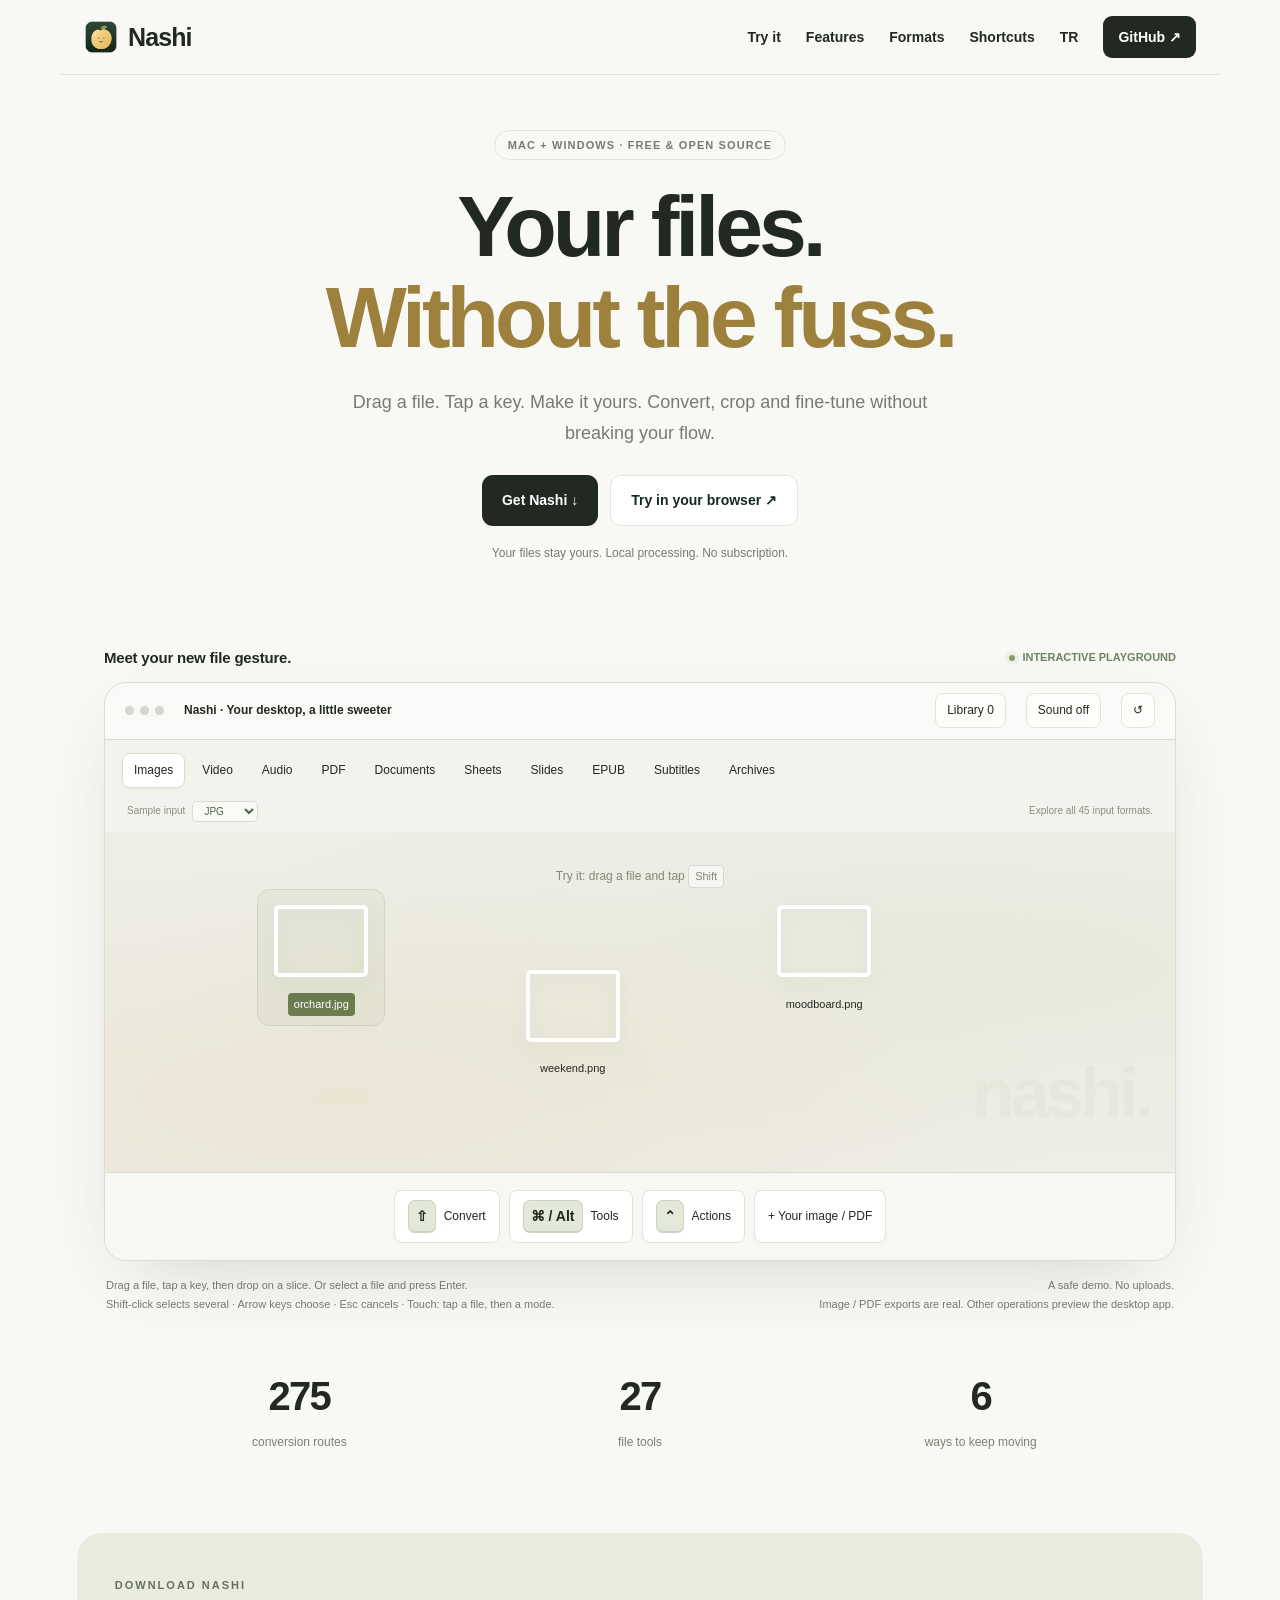
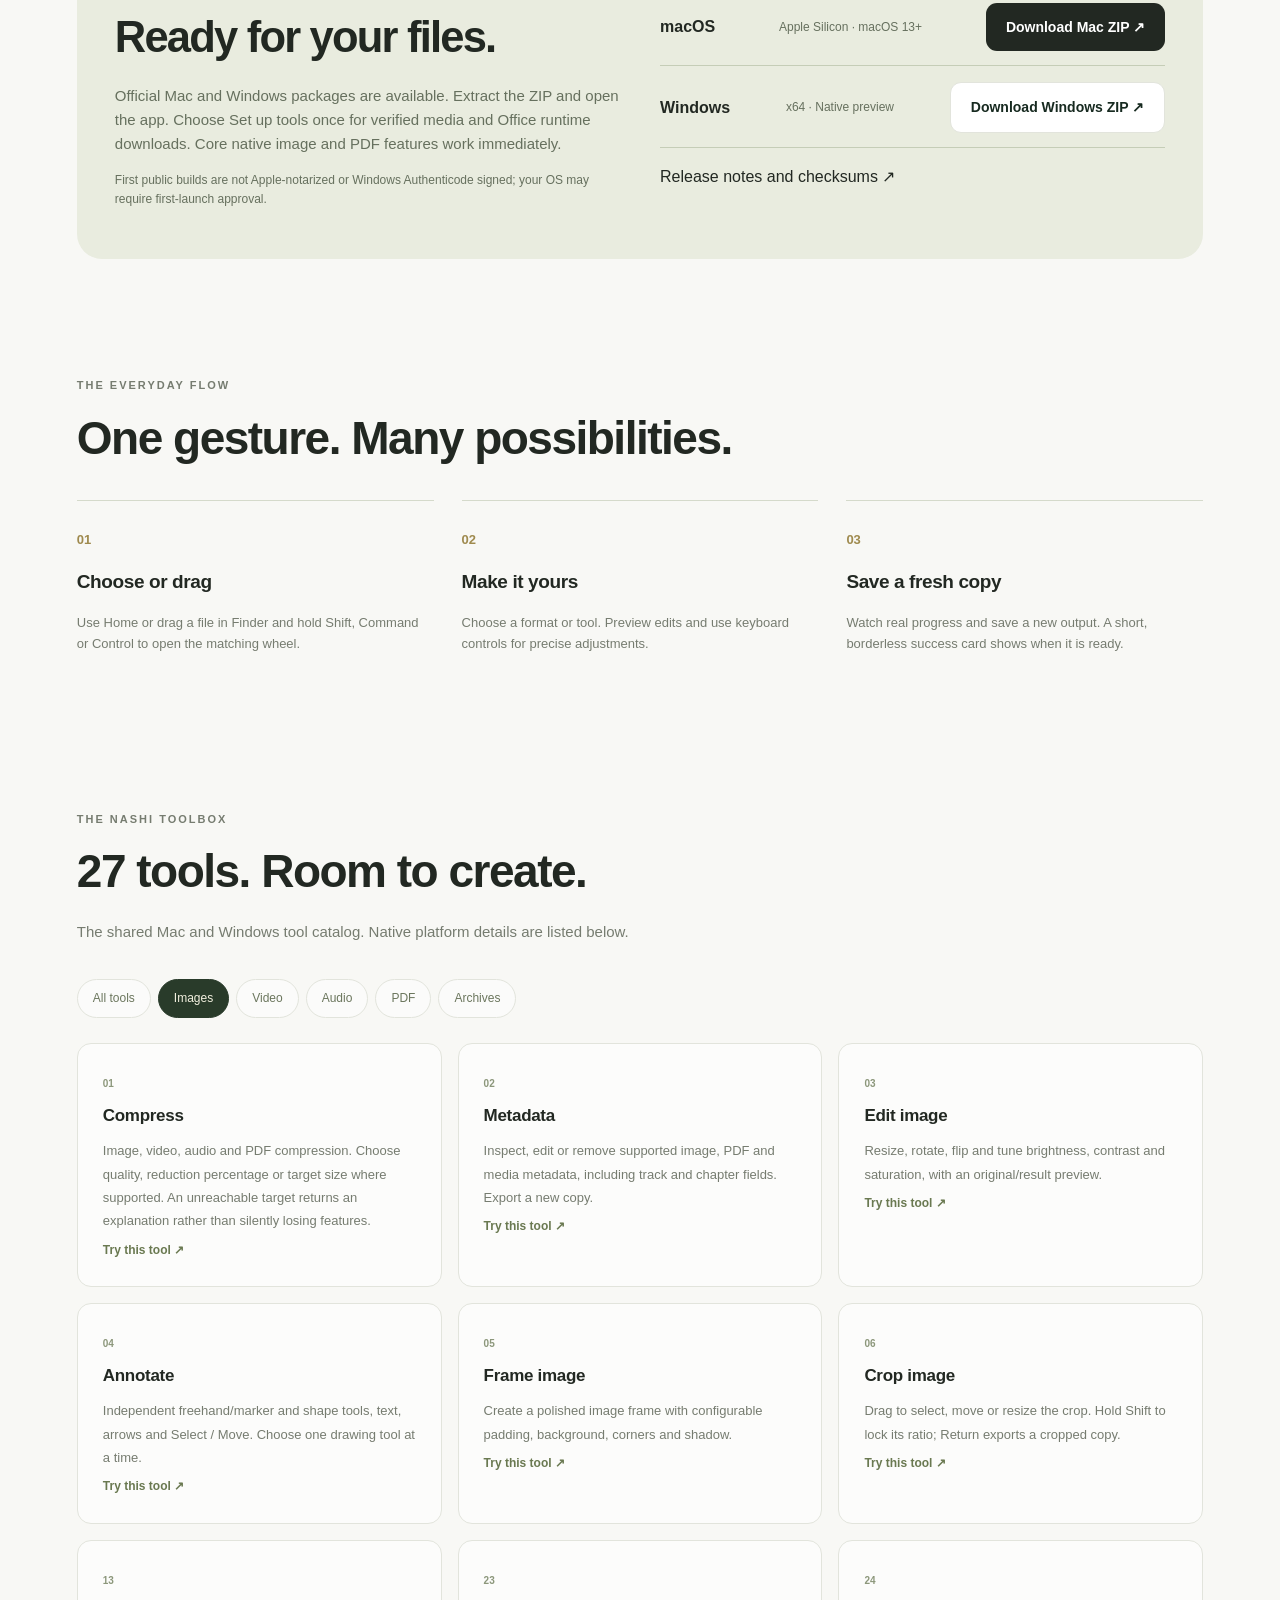
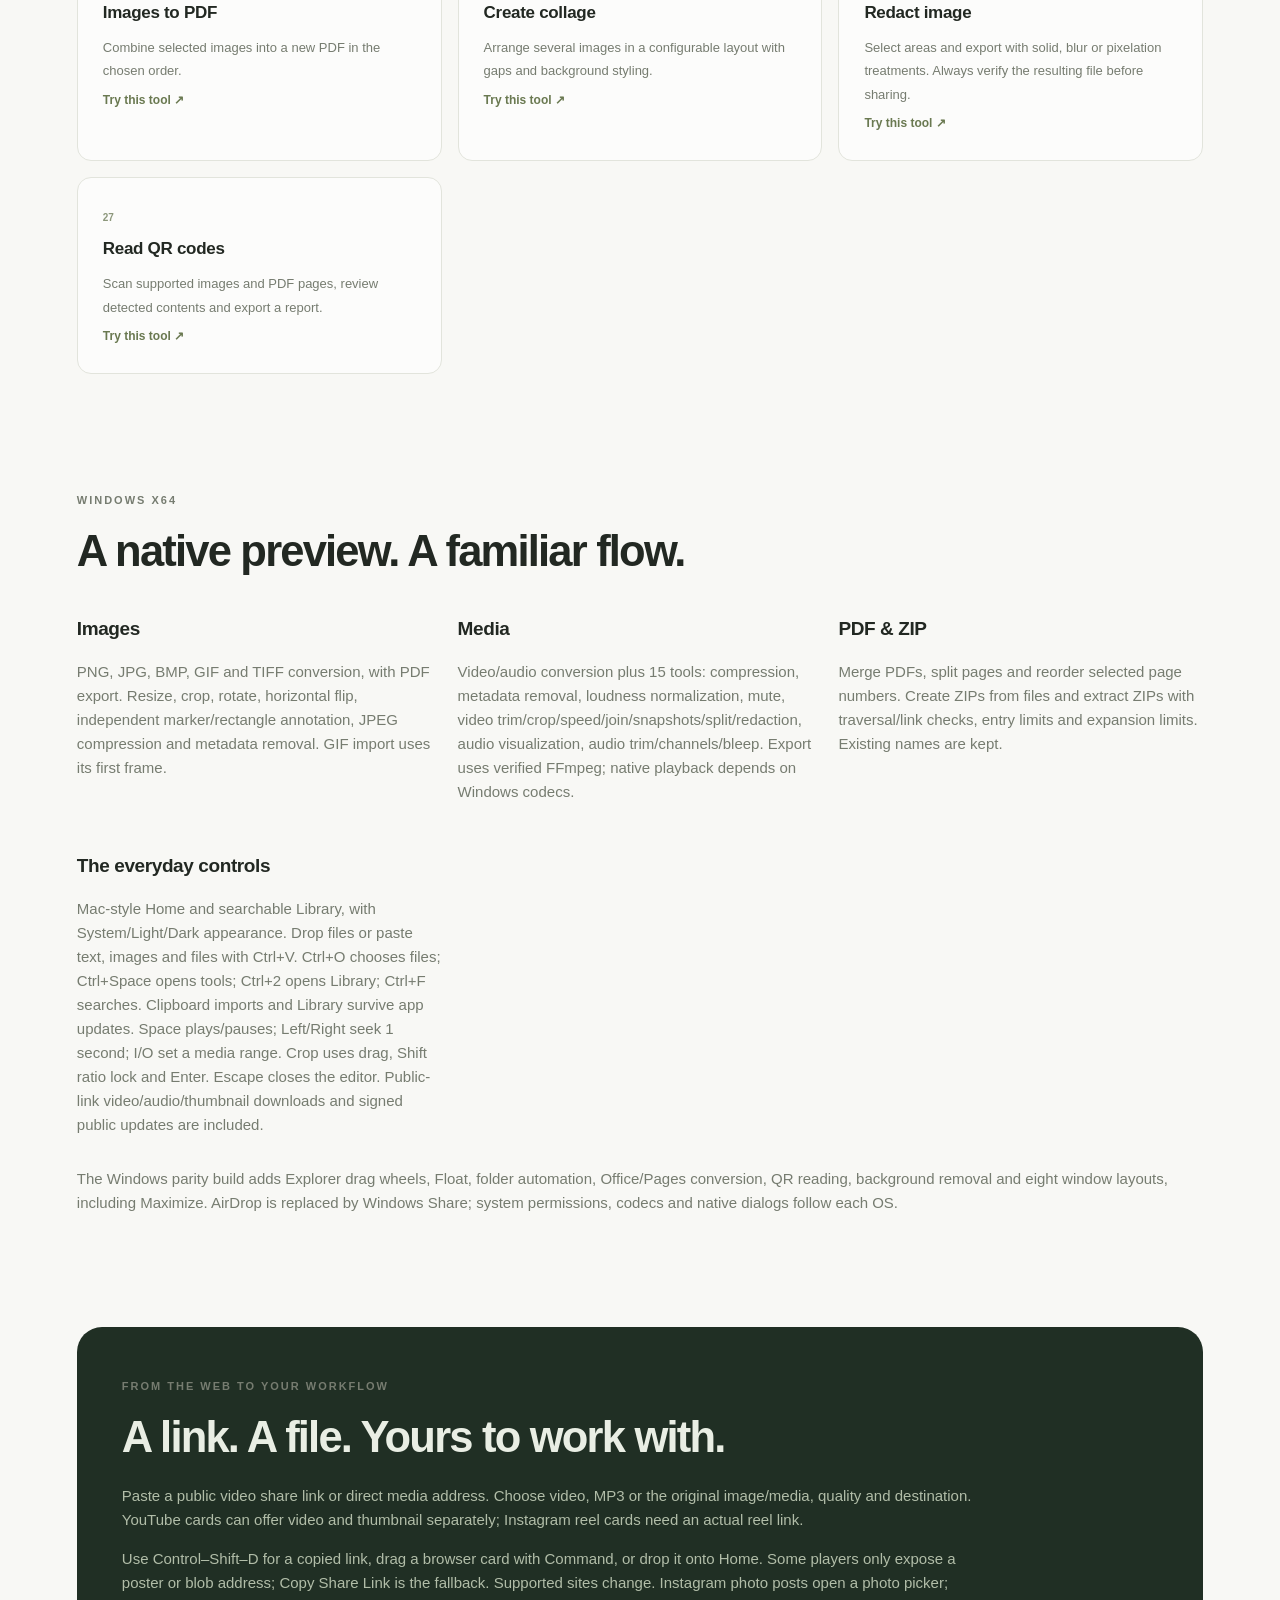
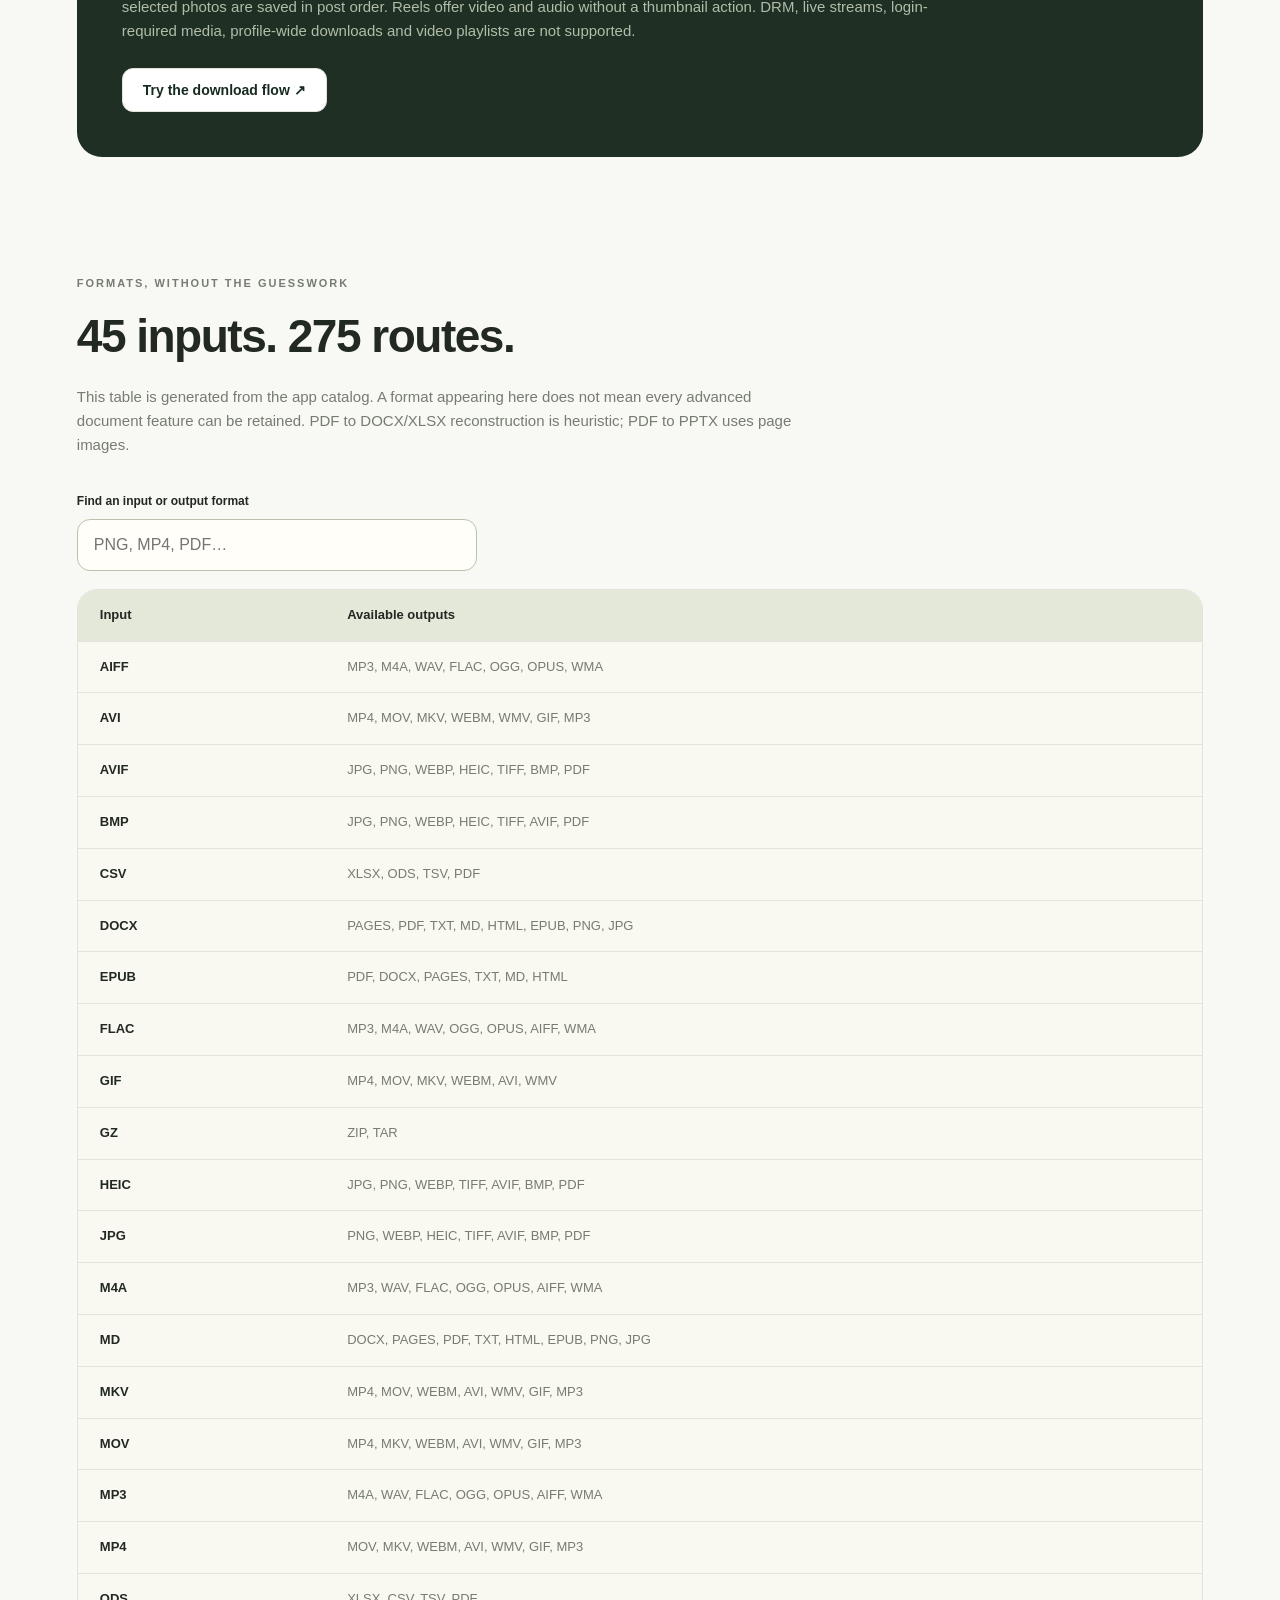
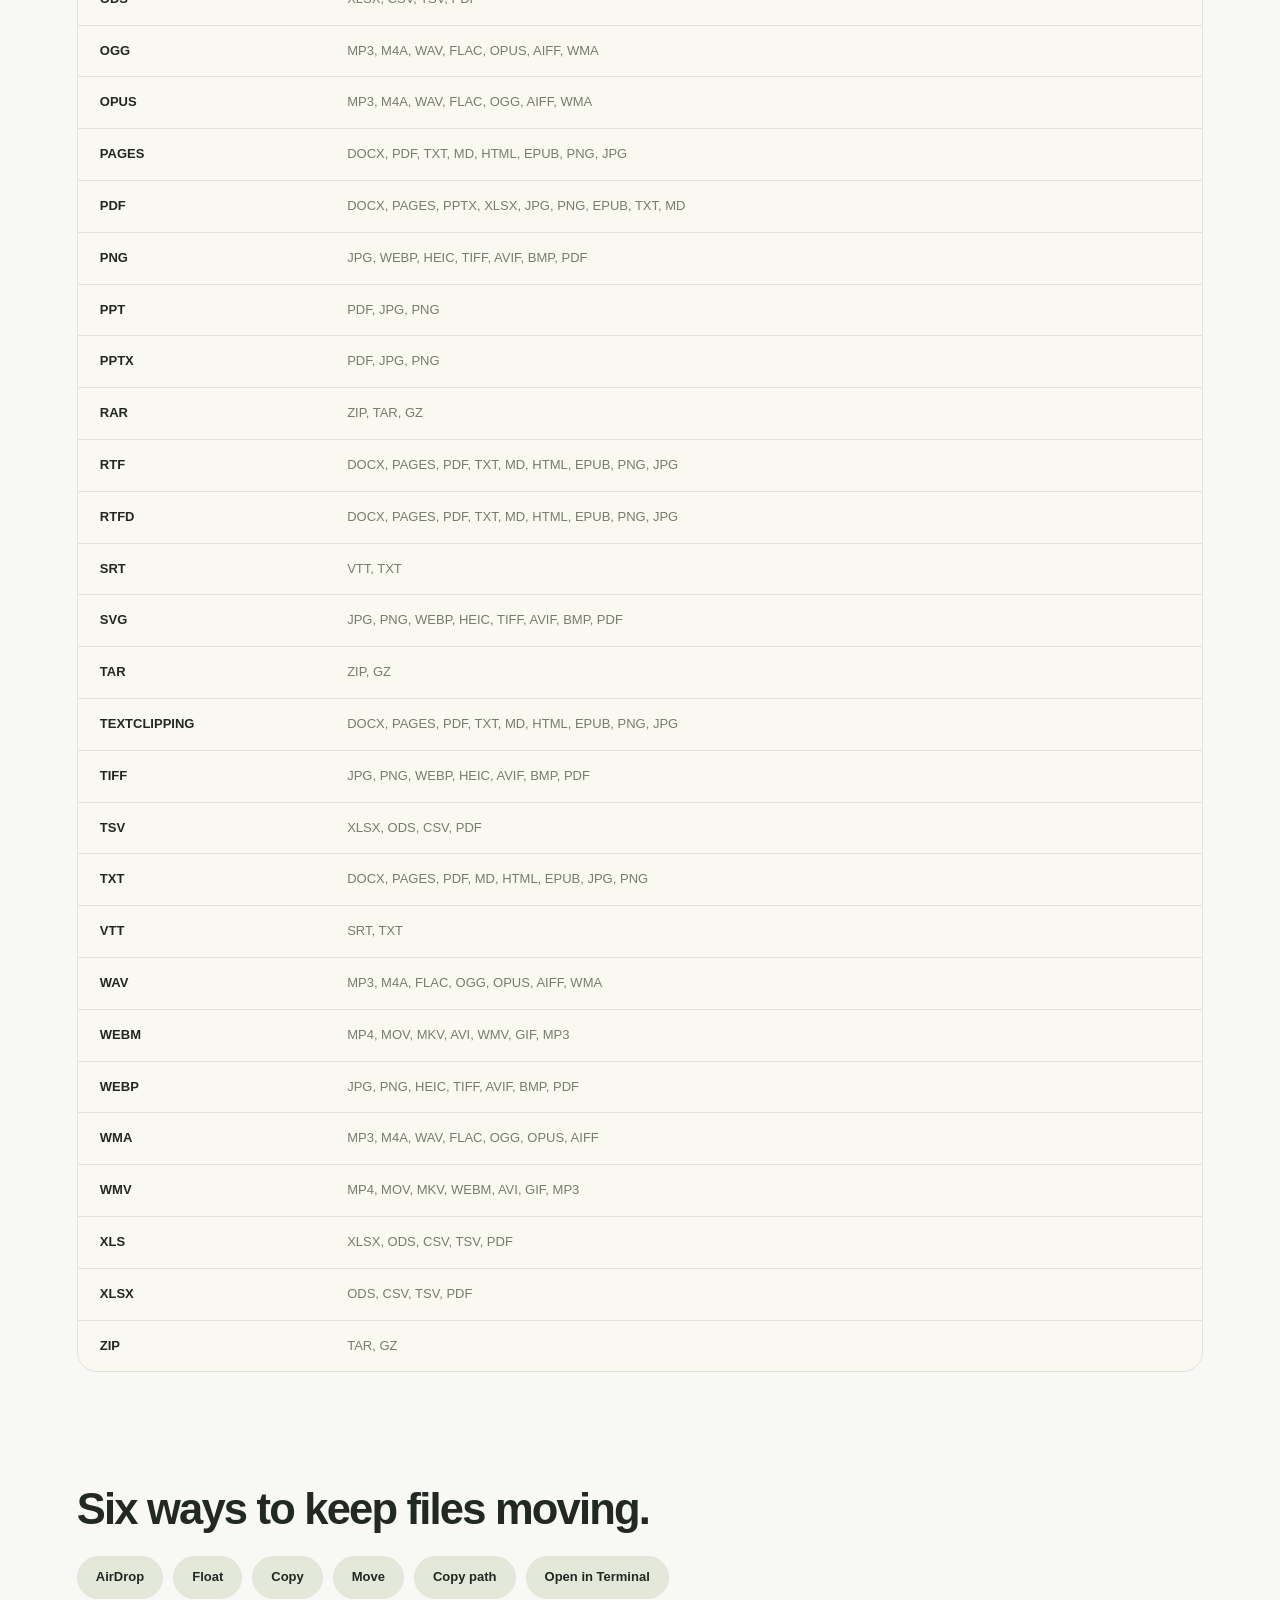
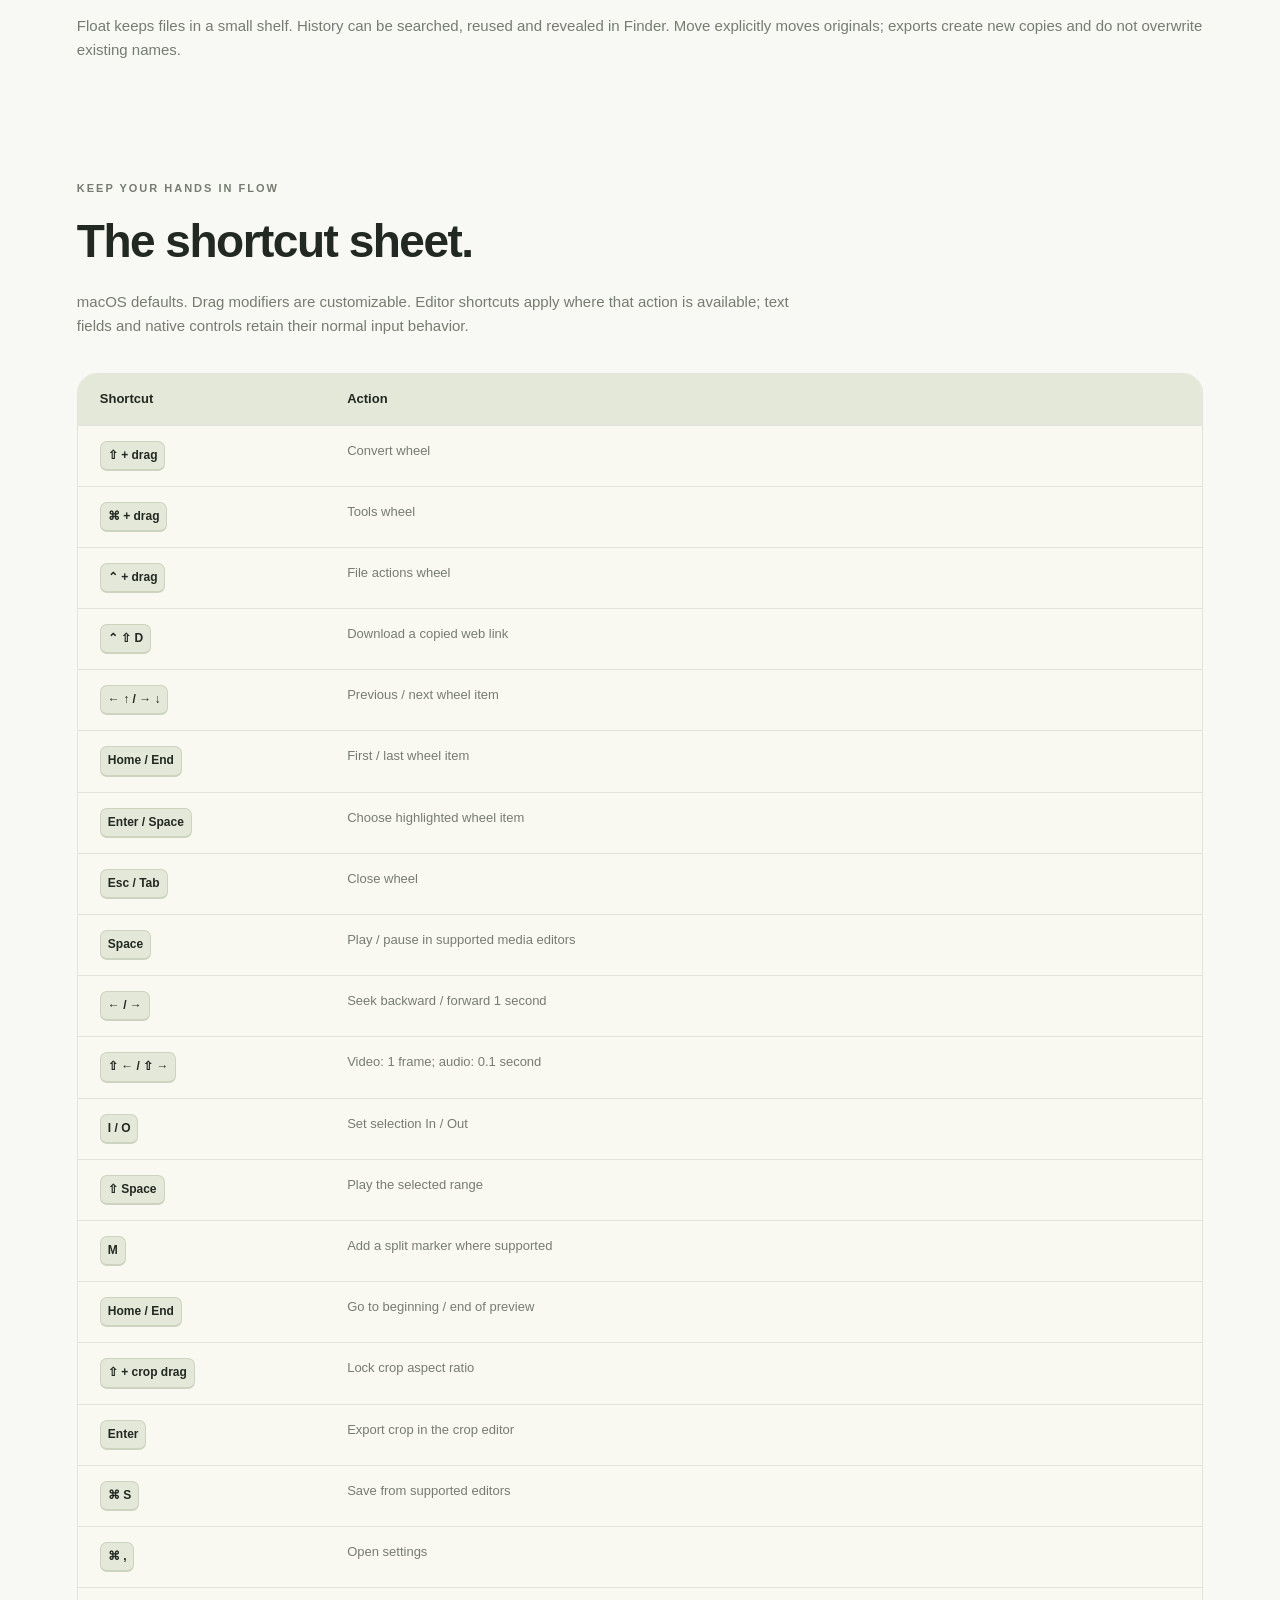
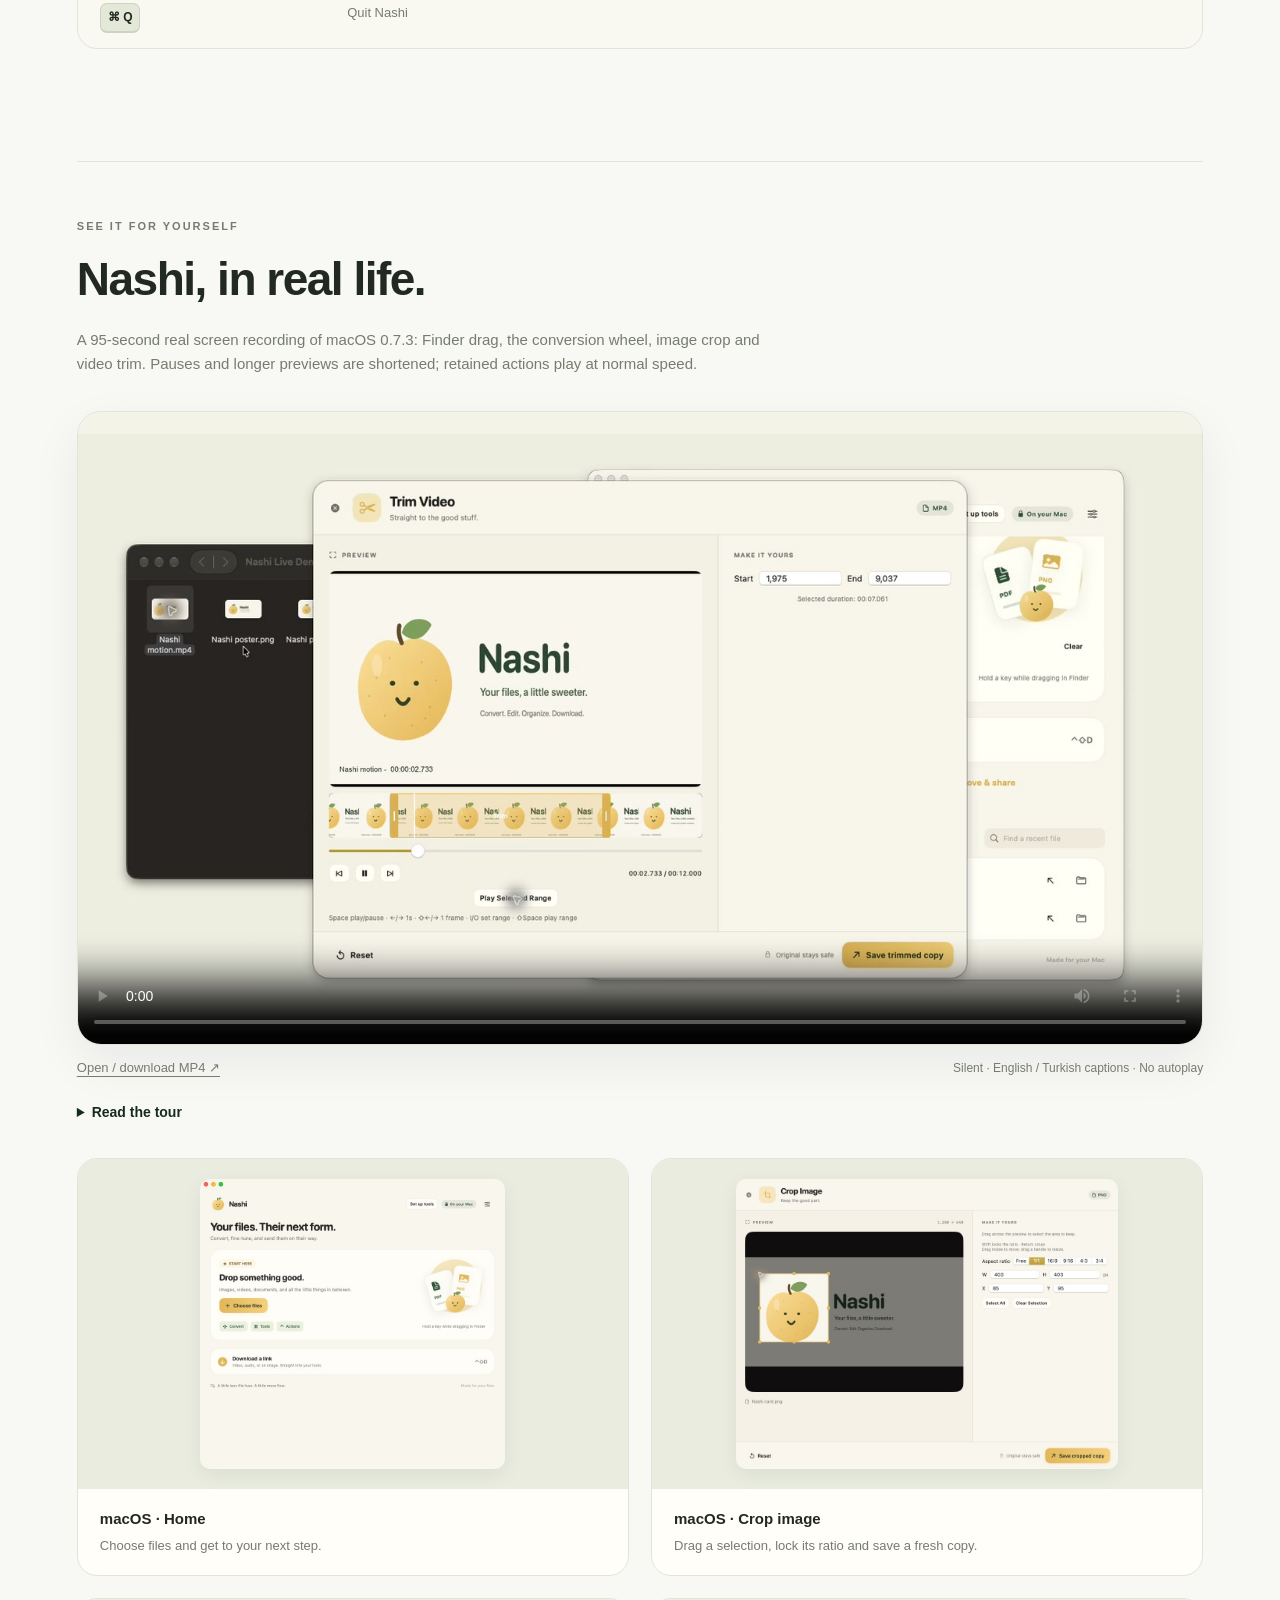
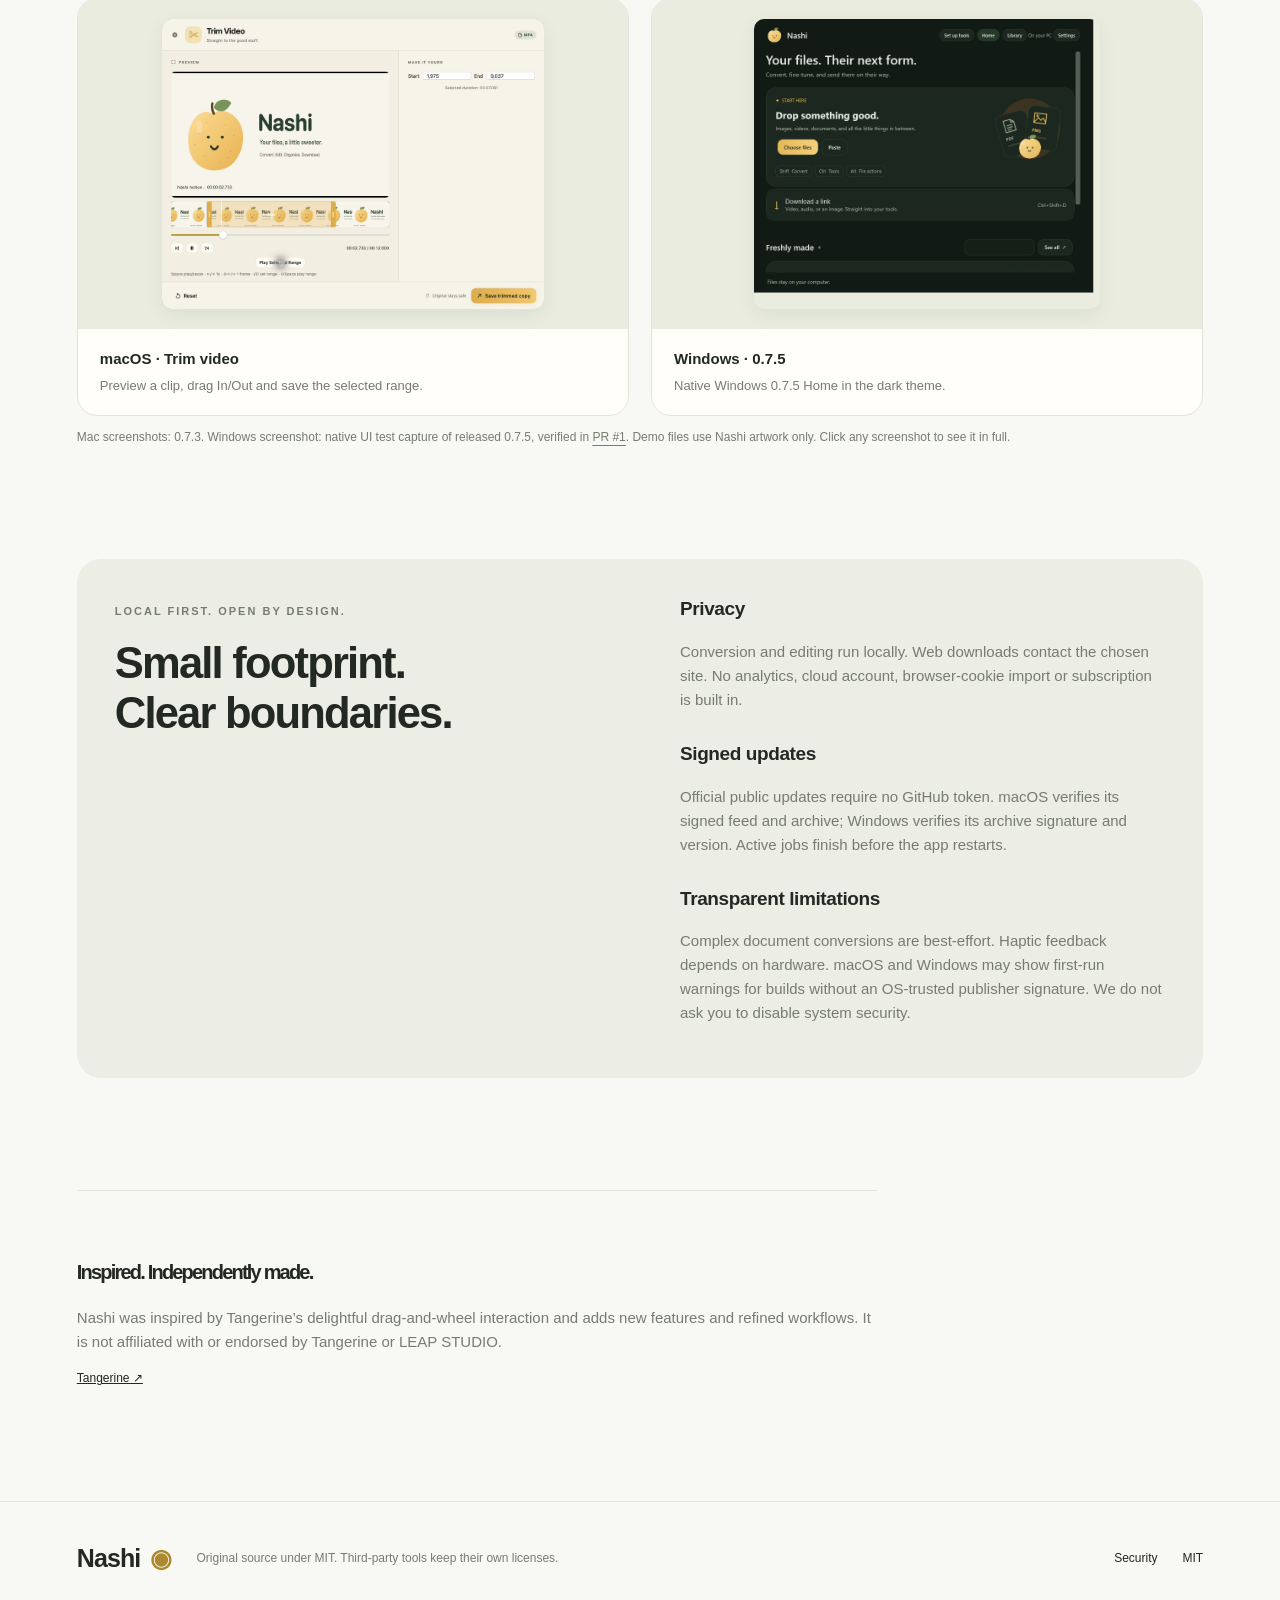
==== commit 9f18bc4f: "feat: add Maximize to the desktop window arrangement wheel" ====
--- a/docs/index.html
+++ b/docs/index.html
@@ -11,7 +11,7 @@
 <section class="status" id="download"><div><span class="eyebrow">Download Nashi</span><h2>Ready for your files.</h2><p>Official Mac and Windows packages are available. Extract the ZIP and open the app. Choose Set up tools once for verified media and Office runtime downloads. Core native image and PDF features work immediately.</p><p class="subtle">First public builds are not Apple-notarized or Windows Authenticode signed; your OS may require first-launch approval.</p></div><div class="platforms"><div><strong>macOS</strong><span>Apple Silicon · macOS 13+</span><a class="button primary" href="https://github.com/orkunisitmak/nashi-app/releases/latest/download/Nashi-macOS-arm64.zip">Download Mac ZIP ↗</a></div><div><strong>Windows</strong><span>x64 · Native preview</span><a class="button secondary" href="https://github.com/orkunisitmak/nashi-app/releases/latest/download/Nashi-Windows-x64.zip">Download Windows ZIP ↗</a></div><a href="https://github.com/orkunisitmak/nashi-app/releases/latest">Release notes and checksums ↗</a></div></section>
 <section class="flow"><div class="section-heading"><span class="eyebrow">The everyday flow</span><h2>One gesture. Many possibilities.</h2></div><div class="flow-grid"><article><b>01</b><h3>Choose or drag</h3><p>Use Home or drag a file in Finder and hold Shift, Command or Control to open the matching wheel.</p></article><article><b>02</b><h3>Make it yours</h3><p>Choose a format or tool. Preview edits and use keyboard controls for precise adjustments.</p></article><article><b>03</b><h3>Save a fresh copy</h3><p>Watch real progress and save a new output. A short, borderless success card shows when it is ready.</p></article></div></section>
 <section id="features"><div class="section-heading"><span class="eyebrow">The Nashi toolbox</span><h2>27 tools. Room to create.</h2><p>The shared Mac and Windows tool catalog. Native platform details are listed below.</p></div><div class="tool-grid"><article class="tool"><span class="tool-number">01</span><h3>Compress</h3><p>Image, video, audio and PDF compression. Choose quality, reduction percentage or target size where supported. An unreachable target returns an explanation rather than silently losing features.</p><button class="try-tool" data-try-tool="compress">Try this tool ↗</button></article><article class="tool"><span class="tool-number">02</span><h3>Metadata</h3><p>Inspect, edit or remove supported image, PDF and media metadata, including track and chapter fields. Export a new copy.</p><button class="try-tool" data-try-tool="removeMetadata">Try this tool ↗</button></article><article class="tool"><span class="tool-number">03</span><h3>Edit image</h3><p>Resize, rotate, flip and tune brightness, contrast and saturation, with an original/result preview.</p><button class="try-tool" data-try-tool="editImage">Try this tool ↗</button></article><article class="tool"><span class="tool-number">04</span><h3>Annotate</h3><p>Independent freehand/marker and shape tools, text, arrows and Select / Move. Choose one drawing tool at a time.</p><button class="try-tool" data-try-tool="annotateImage">Try this tool ↗</button></article><article class="tool"><span class="tool-number">05</span><h3>Frame image</h3><p>Create a polished image frame with configurable padding, background, corners and shadow.</p><button class="try-tool" data-try-tool="frameImage">Try this tool ↗</button></article><article class="tool"><span class="tool-number">06</span><h3>Crop image</h3><p>Drag to select, move or resize the crop. Hold Shift to lock its ratio; Return exports a cropped copy.</p><button class="try-tool" data-try-tool="cropImage">Try this tool ↗</button></article><article class="tool"><span class="tool-number">07</span><h3>Normalize audio</h3><p>Analyze loudness, then export with integrated-loudness, loudness-range and true-peak targets.</p><button class="try-tool" data-try-tool="normalizeAudio">Try this tool ↗</button></article><article class="tool"><span class="tool-number">08</span><h3>Remove audio</h3><p>Create a silent video copy while keeping the video stream.</p><button class="try-tool" data-try-tool="muteVideo">Try this tool ↗</button></article><article class="tool"><span class="tool-number">09</span><h3>Trim video</h3><p>Preview, drag In/Out handles, move the selection and export its range. Keyboard playback, seeking and I/O marks help refine cuts.</p><button class="try-tool" data-try-tool="trimVideo">Try this tool ↗</button></article><article class="tool"><span class="tool-number">10</span><h3>Split PDF</h3><p>Split selected pages into individual files or groups. Specify page ranges and pages per file.</p><button class="try-tool" data-try-tool="splitPDF">Try this tool ↗</button></article><article class="tool"><span class="tool-number">11</span><h3>Organize PDF</h3><p>Reorder, remove and rotate pages. Optional uniform-width output is limited when document features cannot be safely preserved.</p><button class="try-tool" data-try-tool="organizePDF">Try this tool ↗</button></article><article class="tool"><span class="tool-number">12</span><h3>Extract archives</h3><p>Extract ZIP, TAR, GZIP and RAR into a new folder. Path and link validation keeps entries inside that folder.</p><button class="try-tool" data-try-tool="extractArchive">Try this tool ↗</button></article><article class="tool"><span class="tool-number">13</span><h3>Images to PDF</h3><p>Combine selected images into a new PDF in the chosen order.</p><button class="try-tool" data-try-tool="createPDF">Try this tool ↗</button></article><article class="tool"><span class="tool-number">14</span><h3>Merge PDFs</h3><p>Combine several PDFs while preserving supported page content and navigation. Originals remain unchanged.</p><button class="try-tool" data-try-tool="mergePDF">Try this tool ↗</button></article><article class="tool"><span class="tool-number">15</span><h3>Crop video</h3><p>Select a region directly on the video preview. Drag, resize, use Shift ratio lock and Return to export.</p><button class="try-tool" data-try-tool="cropVideo">Try this tool ↗</button></article><article class="tool"><span class="tool-number">16</span><h3>Change speed</h3><p>Change video speed with matching audio tempo and preview controls.</p><button class="try-tool" data-try-tool="changeVideoSpeed">Try this tool ↗</button></article><article class="tool"><span class="tool-number">17</span><h3>Join videos</h3><p>Join multiple clips in order, adapting geometry, frame rate and audio layout to a consistent output.</p><button class="try-tool" data-try-tool="joinVideos">Try this tool ↗</button></article><article class="tool"><span class="tool-number">18</span><h3>Video snapshots</h3><p>Choose timestamps and save still frames as new PNG files.</p><button class="try-tool" data-try-tool="videoSnapshots">Try this tool ↗</button></article><article class="tool"><span class="tool-number">19</span><h3>Split video</h3><p>Split at markers, equal clip counts or intervals. Remove unwanted segments; save separately or join retained clips.</p><button class="try-tool" data-try-tool="splitVideo">Try this tool ↗</button></article><article class="tool"><span class="tool-number">20</span><h3>Audio to video</h3><p>Create a waveform, spectrum, frequency-bar or still-image video from an audio file.</p><button class="try-tool" data-try-tool="audioToVideo">Try this tool ↗</button></article><article class="tool"><span class="tool-number">21</span><h3>Trim audio</h3><p>Waveform preview, In/Out handles and selected-range playback. Optional silence trimming and keyboard seeking.</p><button class="try-tool" data-try-tool="trimAudio">Try this tool ↗</button></article><article class="tool"><span class="tool-number">22</span><h3>Audio channels</h3><p>Convert mono/stereo and set left/right levels, with channel previews.</p><button class="try-tool" data-try-tool="audioChannels">Try this tool ↗</button></article><article class="tool"><span class="tool-number">23</span><h3>Create collage</h3><p>Arrange several images in a configurable layout with gaps and background styling.</p><button class="try-tool" data-try-tool="createCollage">Try this tool ↗</button></article><article class="tool"><span class="tool-number">24</span><h3>Redact image</h3><p>Select areas and export with solid, blur or pixelation treatments. Always verify the resulting file before sharing.</p><button class="try-tool" data-try-tool="redactImage">Try this tool ↗</button></article><article class="tool"><span class="tool-number">25</span><h3>Redact video</h3><p>Define rectangular regions and time ranges for solid, blur or pixelated redaction.</p><button class="try-tool" data-try-tool="redactVideo">Try this tool ↗</button></article><article class="tool"><span class="tool-number">26</span><h3>Redact audio</h3><p>Choose intervals to replace with a bleep or silence; preserve the rest of the audio.</p><button class="try-tool" data-try-tool="redactAudio">Try this tool ↗</button></article><article class="tool"><span class="tool-number">27</span><h3>Read QR codes</h3><p>Scan supported images and PDF pages, review detected contents and export a report.</p><button class="try-tool" data-try-tool="readQRCode">Try this tool ↗</button></article></div></section>
-<section id="windows" class="actions"><span class="eyebrow">Windows x64</span><h2>A native preview. A familiar flow.</h2><div class="tool-grid"><article><h3>Images</h3><p>PNG, JPG, BMP, GIF and TIFF conversion, with PDF export. Resize, crop, rotate, horizontal flip, independent marker/rectangle annotation, JPEG compression and metadata removal. GIF import uses its first frame.</p></article><article><h3>Media</h3><p>Video/audio conversion plus 15 tools: compression, metadata removal, loudness normalization, mute, video trim/crop/speed/join/snapshots/split/redaction, audio visualization, audio trim/channels/bleep. Export uses verified FFmpeg; native playback depends on Windows codecs.</p></article><article><h3>PDF & ZIP</h3><p>Merge PDFs, split pages and reorder selected page numbers. Create ZIPs from files and extract ZIPs with traversal/link checks, entry limits and expansion limits. Existing names are kept.</p></article><article><h3>The everyday controls</h3><p>Mac-style Home and searchable Library, with System/Light/Dark appearance. Drop files or paste text, images and files with Ctrl+V. Ctrl+O chooses files; Ctrl+Space opens tools; Ctrl+2 opens Library; Ctrl+F searches. Clipboard imports and Library survive app updates. Space plays/pauses; Left/Right seek 1 second; I/O set a media range. Crop uses drag, Shift ratio lock and Enter. Escape closes the editor. Public-link video/audio/thumbnail downloads and signed public updates are included.</p></article></div><p>The Windows parity build adds Explorer drag wheels, Float, folder automation, Office/Pages conversion, QR reading, background removal and seven window layouts. AirDrop is replaced by Windows Share; system permissions, codecs and native dialogs follow each OS.</p></section>
+<section id="windows" class="actions"><span class="eyebrow">Windows x64</span><h2>A native preview. A familiar flow.</h2><div class="tool-grid"><article><h3>Images</h3><p>PNG, JPG, BMP, GIF and TIFF conversion, with PDF export. Resize, crop, rotate, horizontal flip, independent marker/rectangle annotation, JPEG compression and metadata removal. GIF import uses its first frame.</p></article><article><h3>Media</h3><p>Video/audio conversion plus 15 tools: compression, metadata removal, loudness normalization, mute, video trim/crop/speed/join/snapshots/split/redaction, audio visualization, audio trim/channels/bleep. Export uses verified FFmpeg; native playback depends on Windows codecs.</p></article><article><h3>PDF & ZIP</h3><p>Merge PDFs, split pages and reorder selected page numbers. Create ZIPs from files and extract ZIPs with traversal/link checks, entry limits and expansion limits. Existing names are kept.</p></article><article><h3>The everyday controls</h3><p>Mac-style Home and searchable Library, with System/Light/Dark appearance. Drop files or paste text, images and files with Ctrl+V. Ctrl+O chooses files; Ctrl+Space opens tools; Ctrl+2 opens Library; Ctrl+F searches. Clipboard imports and Library survive app updates. Space plays/pauses; Left/Right seek 1 second; I/O set a media range. Crop uses drag, Shift ratio lock and Enter. Escape closes the editor. Public-link video/audio/thumbnail downloads and signed public updates are included.</p></article></div><p>The Windows parity build adds Explorer drag wheels, Float, folder automation, Office/Pages conversion, QR reading, background removal and eight window layouts, including Maximize. AirDrop is replaced by Windows Share; system permissions, codecs and native dialogs follow each OS.</p></section>
 <section class="web-feature"><span class="eyebrow">From the web to your workflow</span><h2>A link. A file. Yours to work with.</h2><p>Paste a public video share link or direct media address. Choose video, MP3 or the original image/media, quality and destination. YouTube cards can offer video and thumbnail separately; Instagram reel cards need an actual reel link.</p><p>Use Control–Shift–D for a copied link, drag a browser card with Command, or drop it onto Home. Some players only expose a poster or blob address; Copy Share Link is the fallback. Supported sites change. Instagram photo posts open a photo picker; selected photos are saved in post order. Reels offer video and audio without a thumbnail action. DRM, live streams, login-required media, profile-wide downloads and video playlists are not supported.</p><button id="try-download" class="button secondary">Try the download flow ↗</button></section>
 <section id="formats"><div class="section-heading"><span class="eyebrow">Formats, without the guesswork</span><h2>45 inputs. 275 routes.</h2><p>This table is generated from the app catalog. A format appearing here does not mean every advanced document feature can be retained. PDF to DOCX/XLSX reconstruction is heuristic; PDF to PPTX uses page images.</p></div><label class="search-label" for="format-search">Find an input or output format</label><input id="format-search" type="search" placeholder="PNG, MP4, PDF…" autocomplete="off"><div class="table-wrap"><table id="format-table"><thead><tr><th>Input</th><th>Available outputs</th></tr></thead><tbody><tr><th scope="row">AIFF</th><td>MP3, M4A, WAV, FLAC, OGG, OPUS, WMA</td></tr><tr><th scope="row">AVI</th><td>MP4, MOV, MKV, WEBM, WMV, GIF, MP3</td></tr><tr><th scope="row">AVIF</th><td>JPG, PNG, WEBP, HEIC, TIFF, BMP, PDF</td></tr><tr><th scope="row">BMP</th><td>JPG, PNG, WEBP, HEIC, TIFF, AVIF, PDF</td></tr><tr><th scope="row">CSV</th><td>XLSX, ODS, TSV, PDF</td></tr><tr><th scope="row">DOCX</th><td>PAGES, PDF, TXT, MD, HTML, EPUB, PNG, JPG</td></tr><tr><th scope="row">EPUB</th><td>PDF, DOCX, PAGES, TXT, MD, HTML</td></tr><tr><th scope="row">FLAC</th><td>MP3, M4A, WAV, OGG, OPUS, AIFF, WMA</td></tr><tr><th scope="row">GIF</th><td>MP4, MOV, MKV, WEBM, AVI, WMV</td></tr><tr><th scope="row">GZ</th><td>ZIP, TAR</td></tr><tr><th scope="row">HEIC</th><td>JPG, PNG, WEBP, TIFF, AVIF, BMP, PDF</td></tr><tr><th scope="row">JPG</th><td>PNG, WEBP, HEIC, TIFF, AVIF, BMP, PDF</td></tr><tr><th scope="row">M4A</th><td>MP3, WAV, FLAC, OGG, OPUS, AIFF, WMA</td></tr><tr><th scope="row">MD</th><td>DOCX, PAGES, PDF, TXT, HTML, EPUB, PNG, JPG</td></tr><tr><th scope="row">MKV</th><td>MP4, MOV, WEBM, AVI, WMV, GIF, MP3</td></tr><tr><th scope="row">MOV</th><td>MP4, MKV, WEBM, AVI, WMV, GIF, MP3</td></tr><tr><th scope="row">MP3</th><td>M4A, WAV, FLAC, OGG, OPUS, AIFF, WMA</td></tr><tr><th scope="row">MP4</th><td>MOV, MKV, WEBM, AVI, WMV, GIF, MP3</td></tr><tr><th scope="row">ODS</th><td>XLSX, CSV, TSV, PDF</td></tr><tr><th scope="row">OGG</th><td>MP3, M4A, WAV, FLAC, OPUS, AIFF, WMA</td></tr><tr><th scope="row">OPUS</th><td>MP3, M4A, WAV, FLAC, OGG, AIFF, WMA</td></tr><tr><th scope="row">PAGES</th><td>DOCX, PDF, TXT, MD, HTML, EPUB, PNG, JPG</td></tr><tr><th scope="row">PDF</th><td>DOCX, PAGES, PPTX, XLSX, JPG, PNG, EPUB, TXT, MD</td></tr><tr><th scope="row">PNG</th><td>JPG, WEBP, HEIC, TIFF, AVIF, BMP, PDF</td></tr><tr><th scope="row">PPT</th><td>PDF, JPG, PNG</td></tr><tr><th scope="row">PPTX</th><td>PDF, JPG, PNG</td></tr><tr><th scope="row">RAR</th><td>ZIP, TAR, GZ</td></tr><tr><th scope="row">RTF</th><td>DOCX, PAGES, PDF, TXT, MD, HTML, EPUB, PNG, JPG</td></tr><tr><th scope="row">RTFD</th><td>DOCX, PAGES, PDF, TXT, MD, HTML, EPUB, PNG, JPG</td></tr><tr><th scope="row">SRT</th><td>VTT, TXT</td></tr><tr><th scope="row">SVG</th><td>JPG, PNG, WEBP, HEIC, TIFF, AVIF, BMP, PDF</td></tr><tr><th scope="row">TAR</th><td>ZIP, GZ</td></tr><tr><th scope="row">TEXTCLIPPING</th><td>DOCX, PAGES, PDF, TXT, MD, HTML, EPUB, PNG, JPG</td></tr><tr><th scope="row">TIFF</th><td>JPG, PNG, WEBP, HEIC, AVIF, BMP, PDF</td></tr><tr><th scope="row">TSV</th><td>XLSX, ODS, CSV, PDF</td></tr><tr><th scope="row">TXT</th><td>DOCX, PAGES, PDF, MD, HTML, EPUB, JPG, PNG</td></tr><tr><th scope="row">VTT</th><td>SRT, TXT</td></tr><tr><th scope="row">WAV</th><td>MP3, M4A, FLAC, OGG, OPUS, AIFF, WMA</td></tr><tr><th scope="row">WEBM</th><td>MP4, MOV, MKV, AVI, WMV, GIF, MP3</td></tr><tr><th scope="row">WEBP</th><td>JPG, PNG, HEIC, TIFF, AVIF, BMP, PDF</td></tr><tr><th scope="row">WMA</th><td>MP3, M4A, WAV, FLAC, OGG, OPUS, AIFF</td></tr><tr><th scope="row">WMV</th><td>MP4, MOV, MKV, WEBM, AVI, GIF, MP3</td></tr><tr><th scope="row">XLS</th><td>XLSX, ODS, CSV, TSV, PDF</td></tr><tr><th scope="row">XLSX</th><td>ODS, CSV, TSV, PDF</td></tr><tr><th scope="row">ZIP</th><td>TAR, GZ</td></tr></tbody></table></div></section>
 <section class="actions"><h2>Six ways to keep files moving.</h2><div class="action-list"><span>AirDrop</span><span>Float</span><span>Copy</span><span>Move</span><span>Copy path</span><span>Open in Terminal</span></div><p>Float keeps files in a small shelf. History can be searched, reused and revealed in Finder. Move explicitly moves originals; exports create new copies and do not overwrite existing names.</p></section>
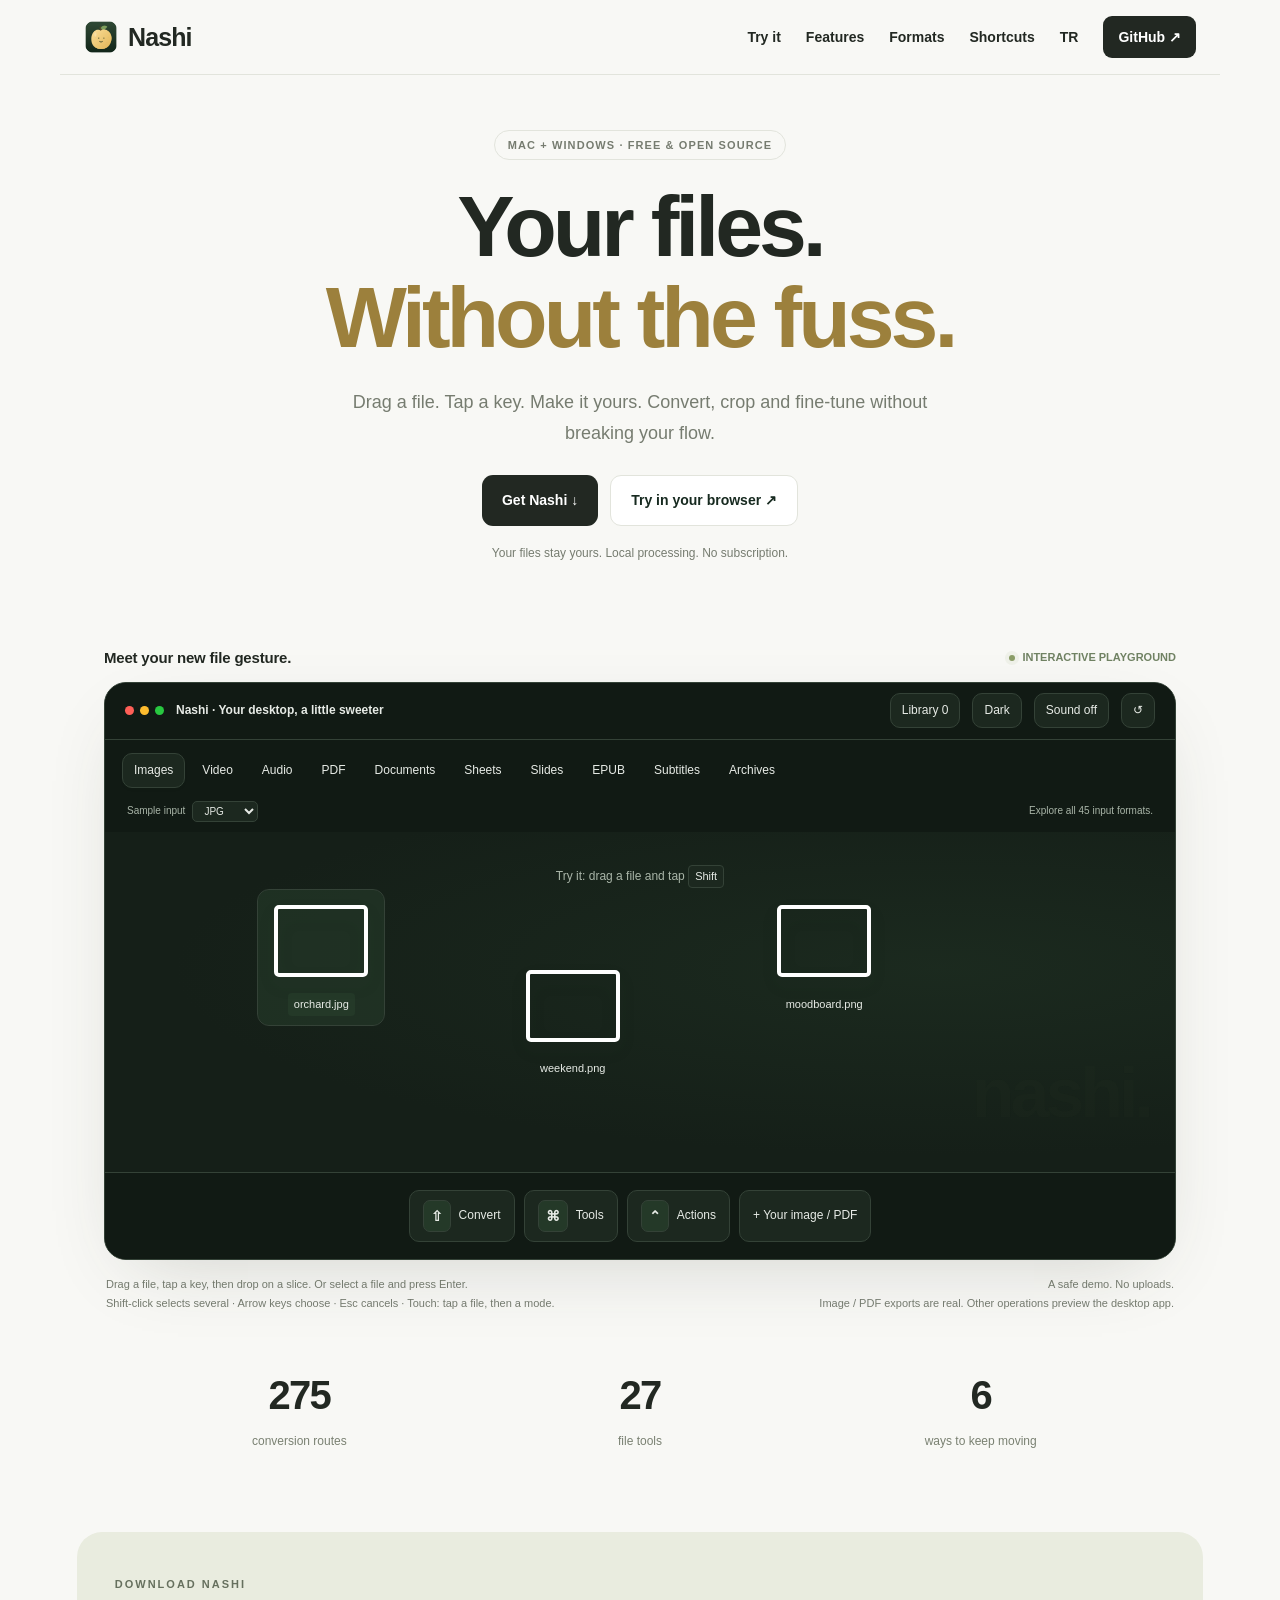
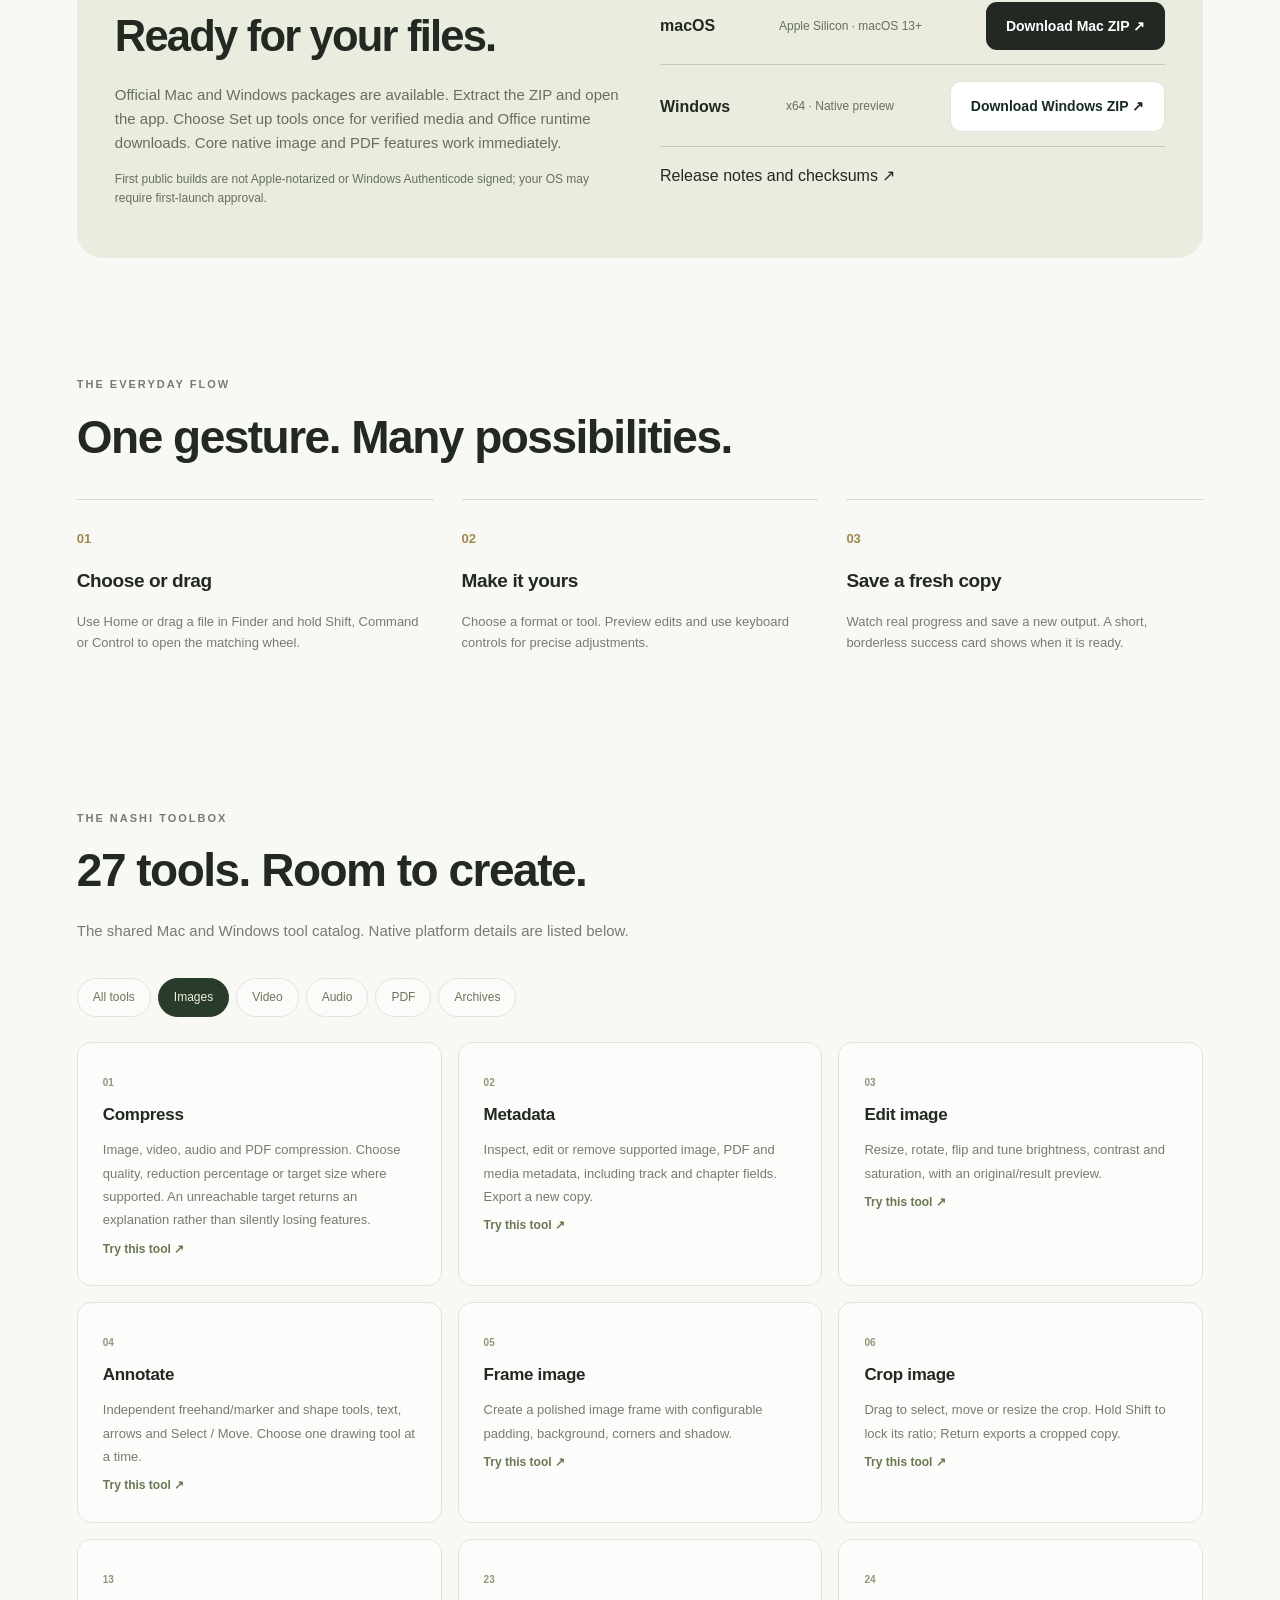
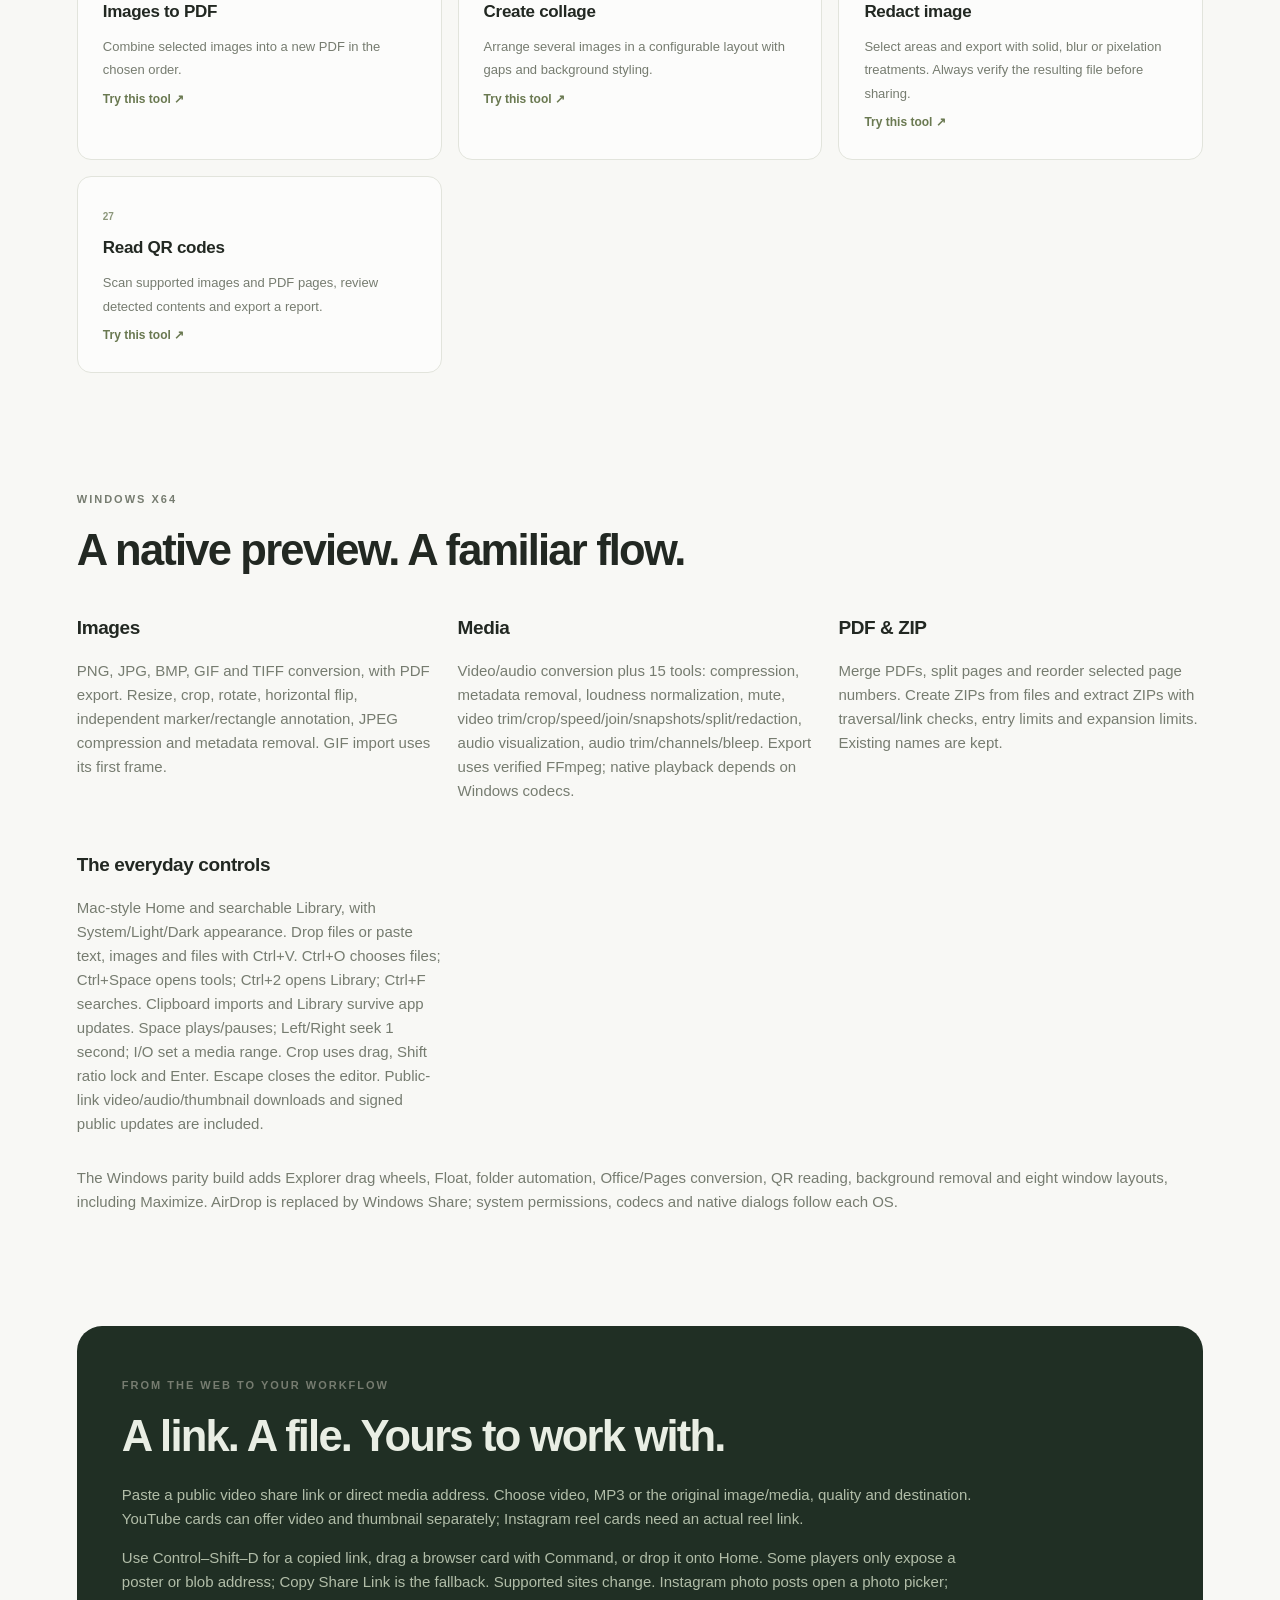
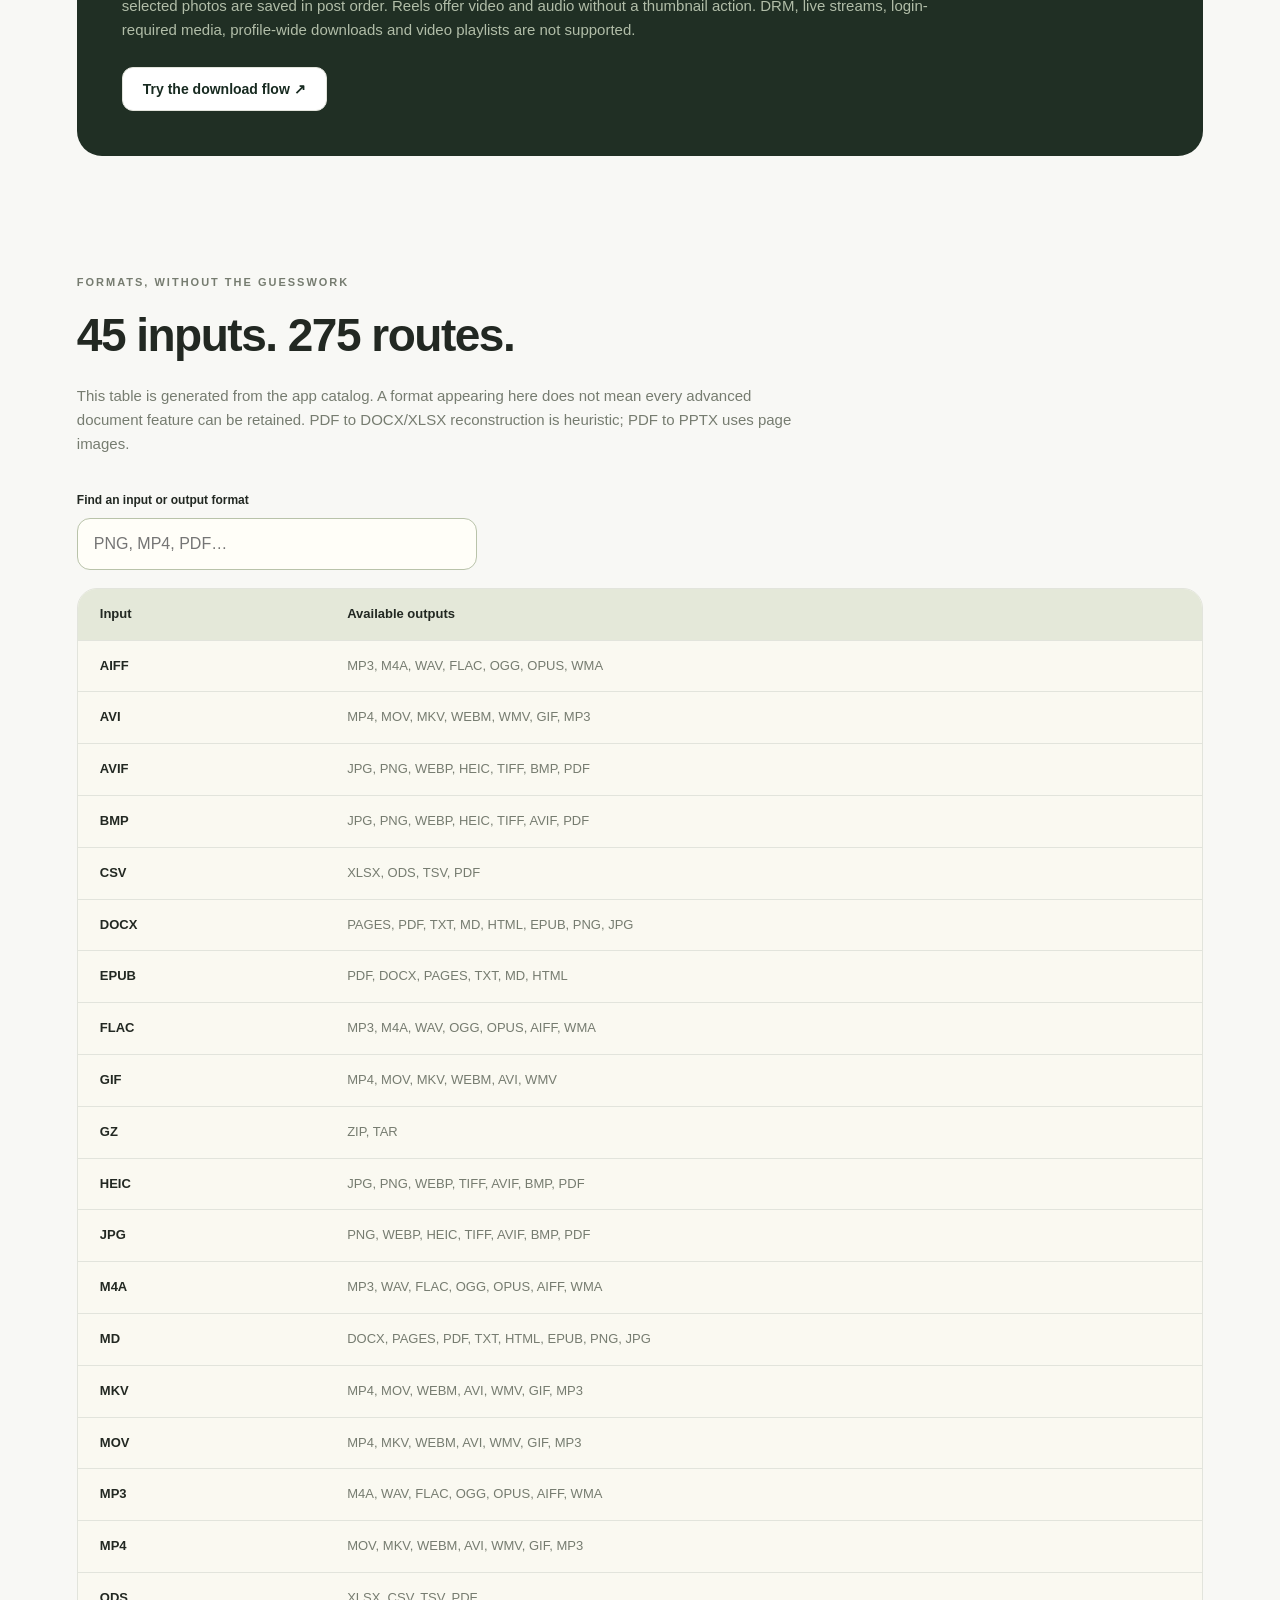
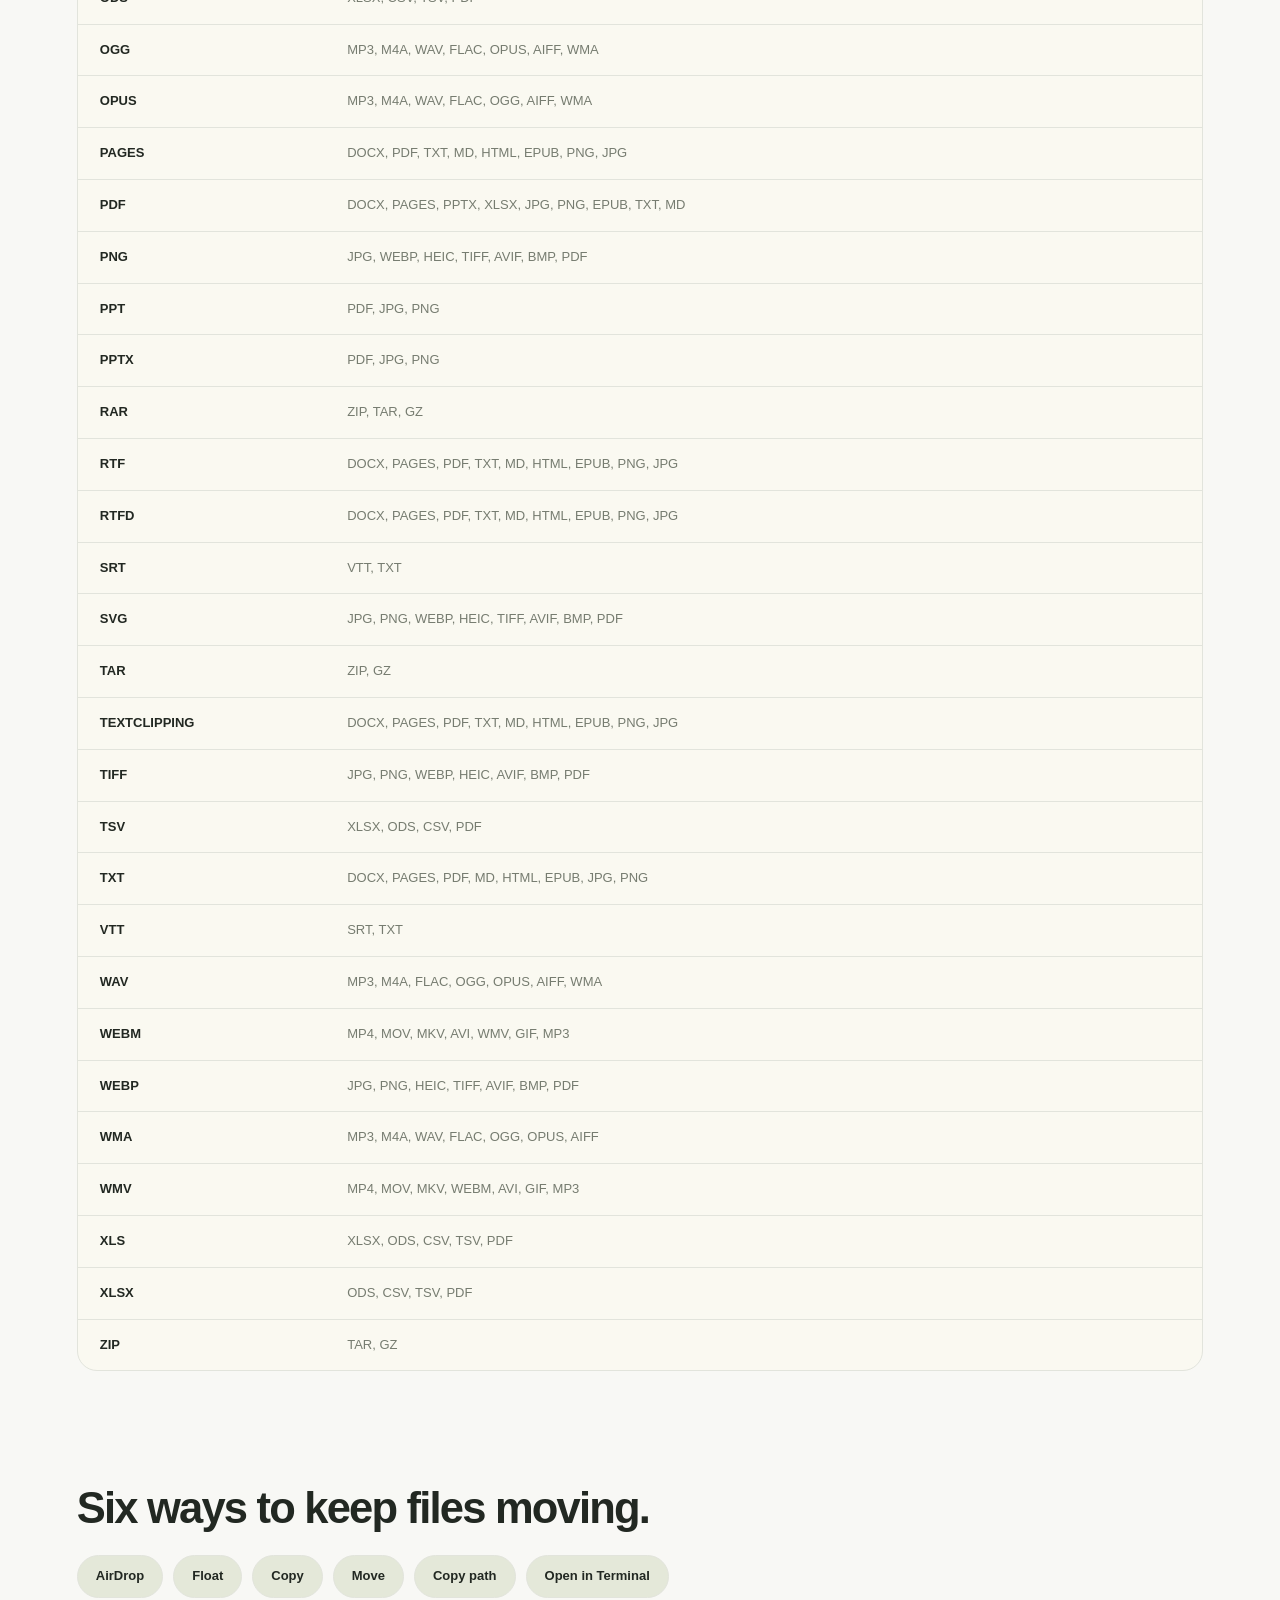
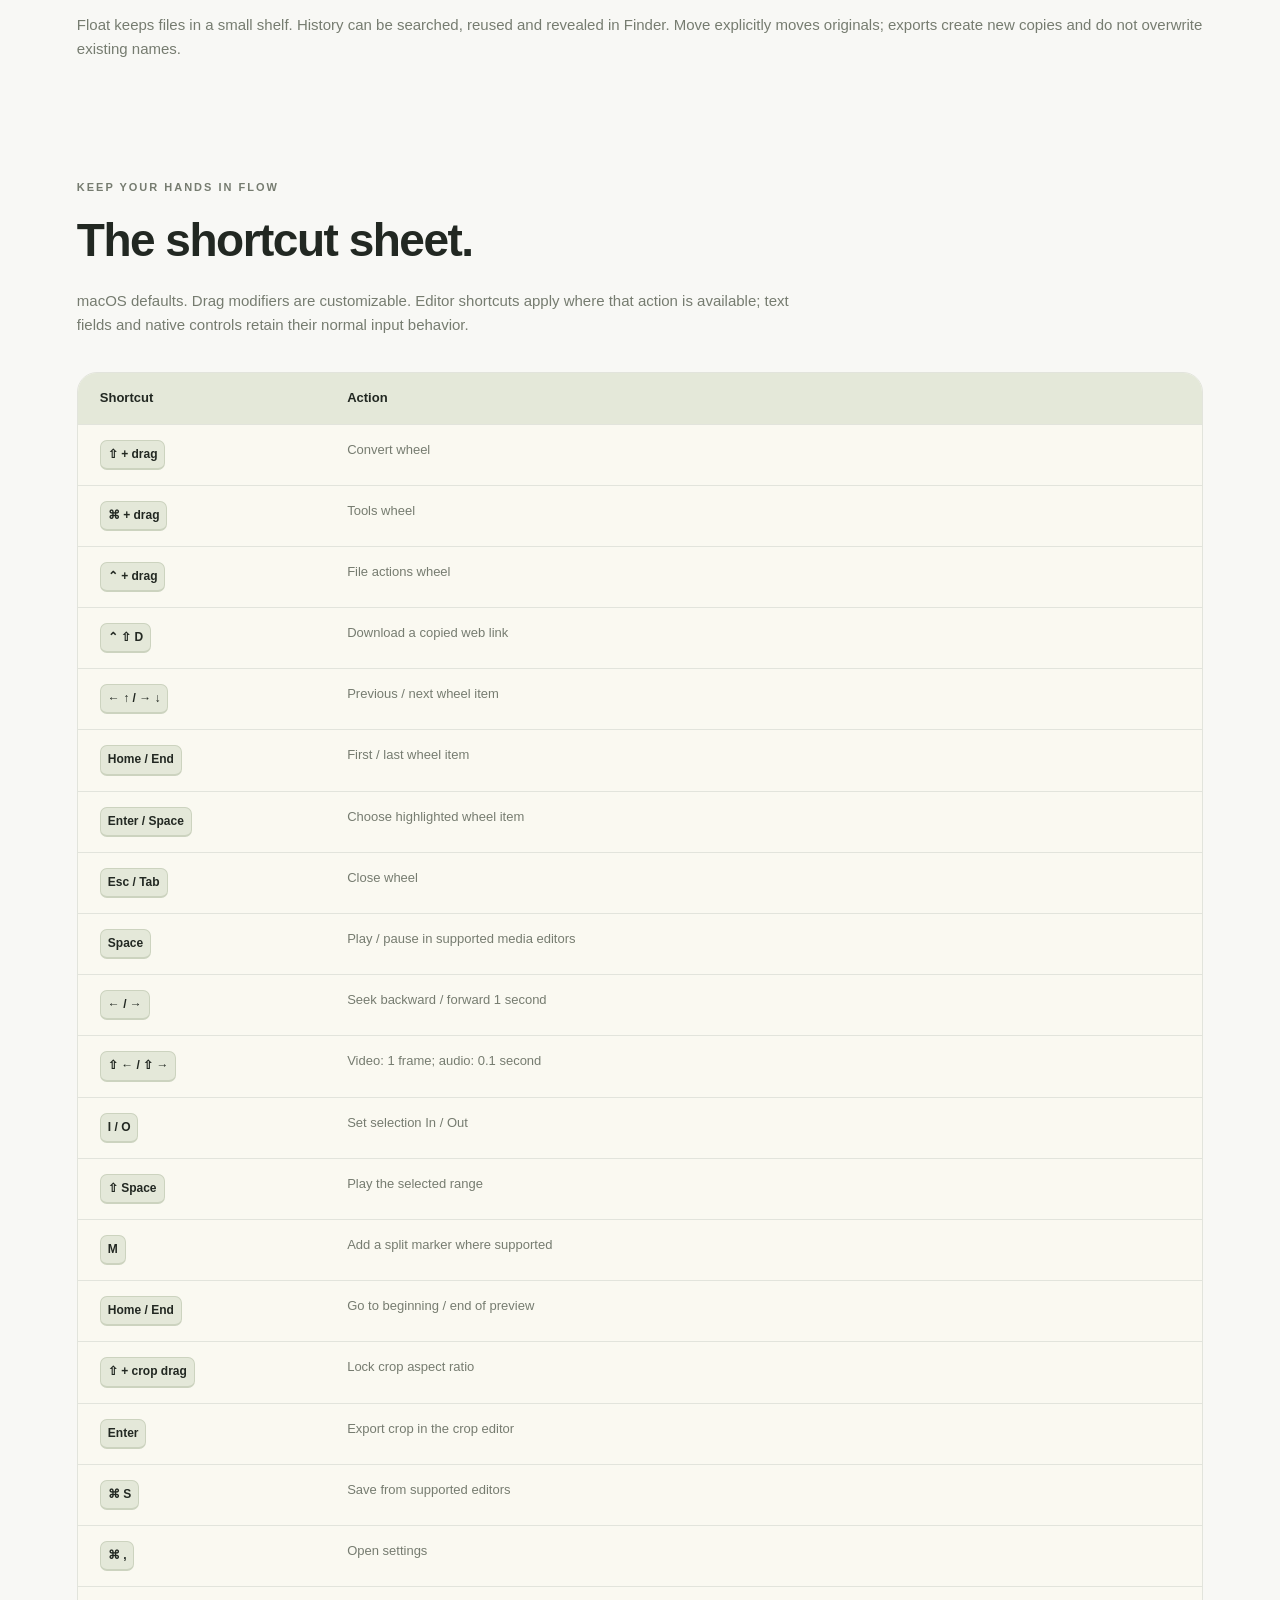
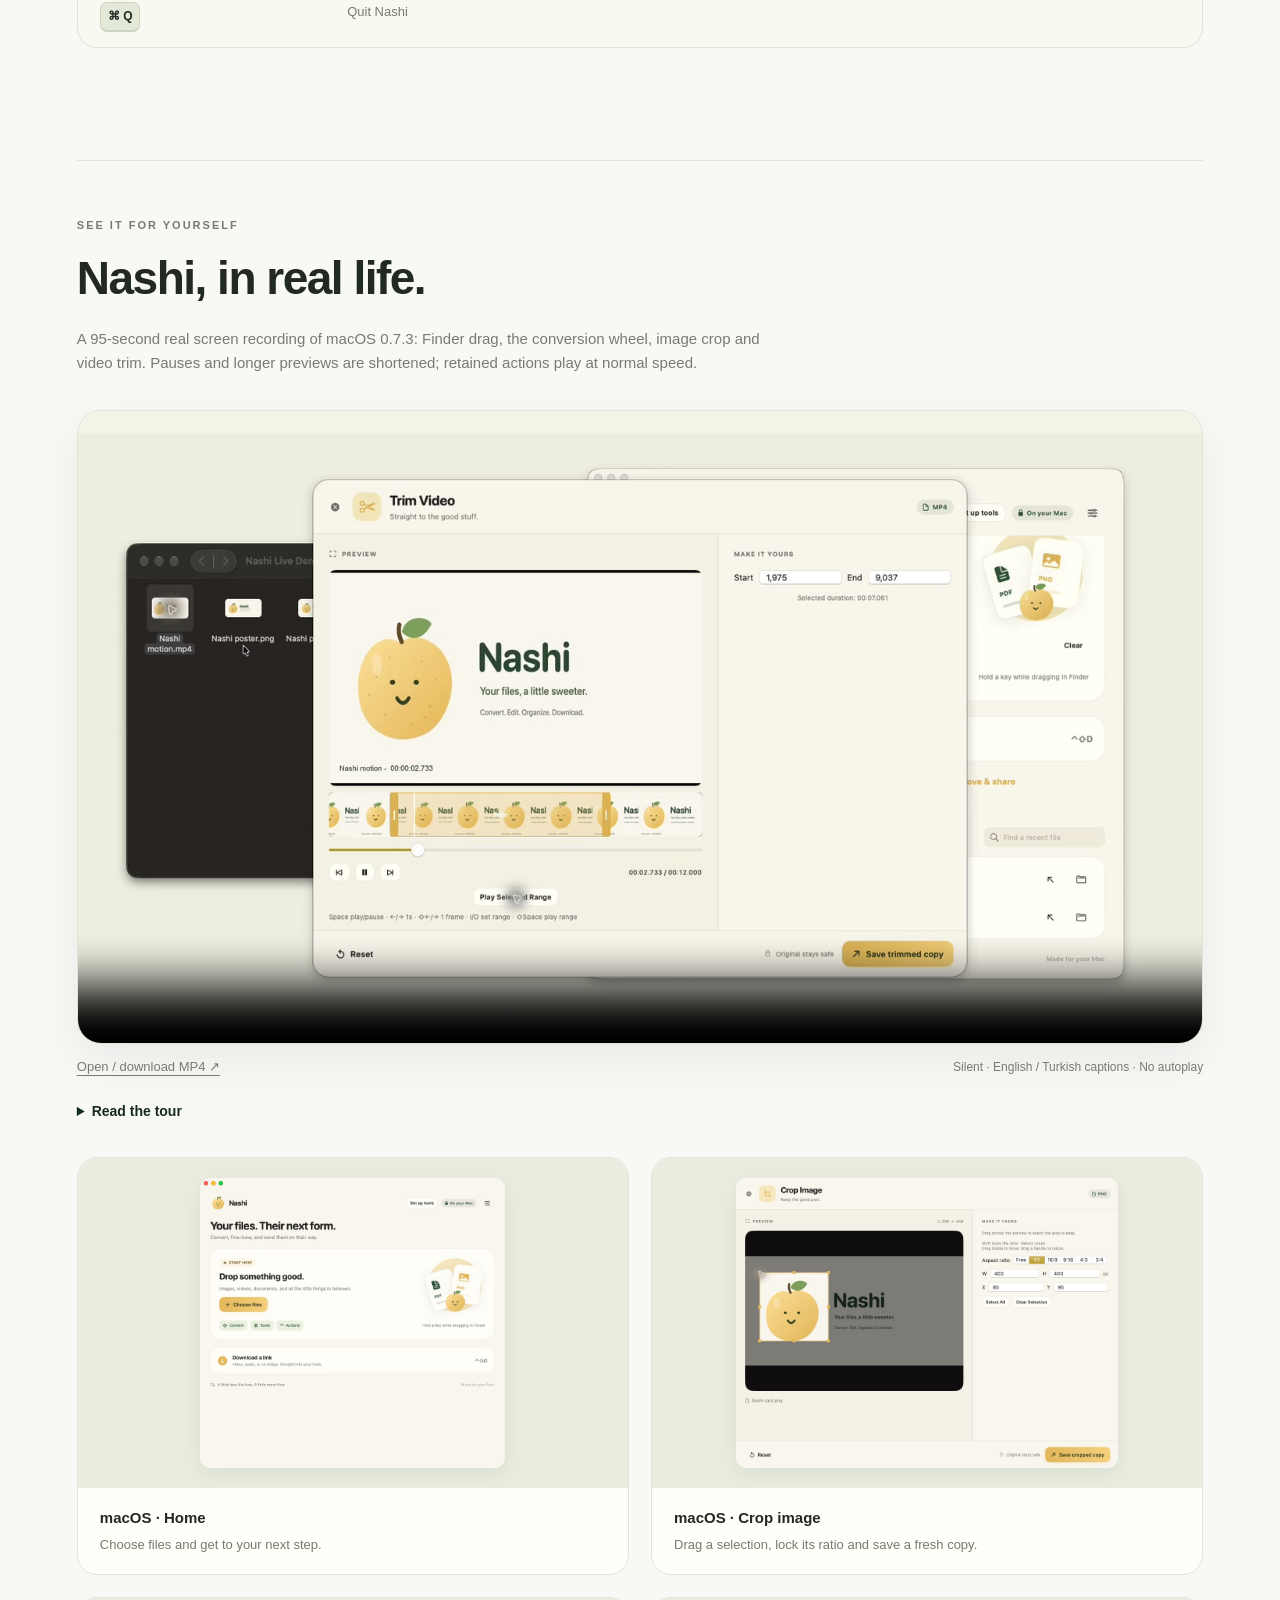
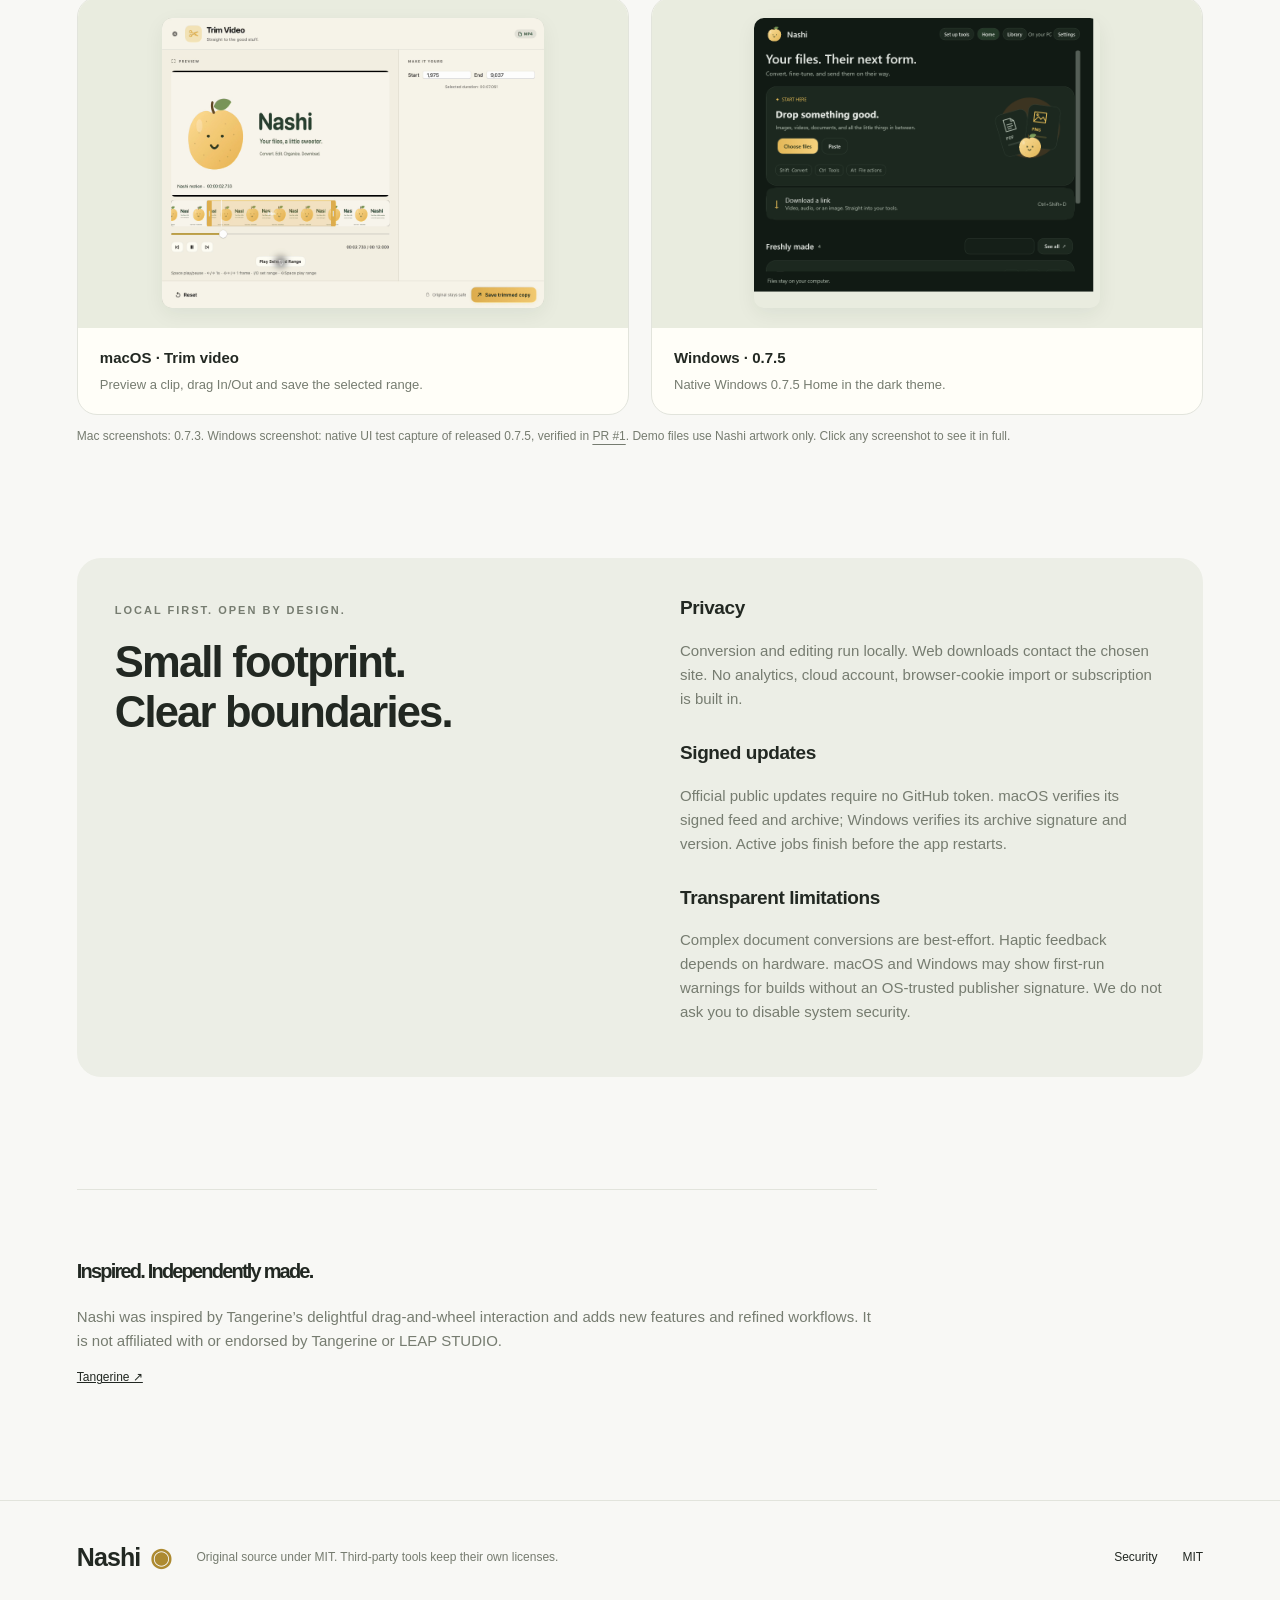
==== commit ce37ca2c: "Align the web playground with native Nashi presentation" ====
--- a/docs/index.html
+++ b/docs/index.html
@@ -2,7 +2,7 @@
 <html lang="en"><head><meta charset="utf-8"><meta name="viewport" content="width=device-width,initial-scale=1">
 <meta http-equiv="Content-Security-Policy" content="default-src 'none'; img-src 'self' blob: data:; media-src 'self' blob:; style-src 'self' 'unsafe-inline'; script-src 'self'; connect-src 'self' blob:; base-uri 'none'; form-action 'none'">
 <meta name="description" content="Nashi: open-source local file conversion, editing, web downloads and a playful drag wheel. All features, formats and keyboard shortcuts.">
-<title>Nashi — Your files, a little sweeter</title><link rel="icon" href="assets/nashi.png"><link rel="stylesheet" href="assets/site.css?v=03d6fb7e5bfe"><link rel="stylesheet" href="assets/playground.css?v=e00678a25f2a"><script src="assets/vendor/pdf-lib.min.js" defer></script><script src="assets/playground.js?v=e00678a25f2a" defer></script></head>
+<title>Nashi — Your files, a little sweeter</title><link rel="icon" href="assets/nashi.png"><link rel="stylesheet" href="assets/site.css?v=03d6fb7e5bfe"><link rel="stylesheet" href="assets/playground.css?v=8d5e0e240a13"><script src="assets/vendor/pdf-lib.min.js" defer></script><script src="assets/playground.js?v=8d5e0e240a13" defer></script></head>
 <body><a class="skip" href="#main">Skip to content</a><header><a class="brand" href="#"><img src="assets/nashi.png" alt="" width="42" height="42">Nashi</a><nav aria-label="Main navigation"><a href="#playground">Try it</a><a href="#features">Features</a><a href="#formats">Formats</a><a href="#shortcuts">Shortcuts</a><a href="tr/index.html">TR</a><a class="nav-github" href="https://github.com/orkunisitmak/nashi-app">GitHub ↗</a></nav></header>
 <main id="main"><section class="hero"><span class="eyebrow">MAC + WINDOWS · FREE & OPEN SOURCE</span><h1>Your files.<br><em>Without the fuss.</em></h1><p class="intro">Drag a file. Tap a key. Make it yours. Convert, crop and fine-tune without breaking your flow.</p><div class="hero-actions"><a class="button primary" href="#download">Get Nashi ↓</a><a class="button secondary" href="#playground">Try in your browser ↗</a></div><p class="subtle">Your files stay yours. Local processing. No subscription.</p></section>
 <section id="playground" aria-label="Interactive Nashi demo"><div class="live-loading">Preparing your demo desktop…</div><noscript><p class="demo-noscript">Enable JavaScript to try the interactive playground. You can also watch the recording below.</p></noscript></section>
--- a/docs/assets/playground.css
+++ b/docs/assets/playground.css
@@ -6,3 +6,80 @@
 header{margin:0 auto}.hero{margin:0 auto 32px;padding-top:56px;padding-bottom:5px}#playground{margin:45px 0 0}.status{color:var(--ink)}.status p,.status .eyebrow,.platforms span{color:#66705e}.platforms>div{border-bottom-color:#c5cdb7}.trust{padding:38px;border-radius:24px}.demo-wheel .wheel-center{inset:auto;left:50%;top:50%}.editor-controls input[type=checkbox]{width:auto}.editor-controls input[type=range]{width:100%}
 @media(max-width:760px){.hero{padding-top:42px;margin-bottom:20px}#playground{margin-top:30px}main{padding-left:12px;padding-right:12px}.trust{padding:25px}.desktop-title{max-width:130px;white-space:nowrap;overflow:hidden;text-overflow:ellipsis}.hero h1{font-size:clamp(43px,8vw,64px)}header nav a[href="#features"]{display:none}.demo-wheel .wheel-center{inset:auto;left:50%;top:50%}.demo-dialog .media-preview{max-height:225px}}
 .sample-format-row{display:flex;align-items:center;justify-content:space-between;padding:0 22px 10px;background:#ffffff40;font-size:10px;color:#8a907f}.sample-format-row label{display:flex;gap:7px;align-items:center}.sample-format-row select{font:inherit;color:#526348;background:#fff8;border:1px solid #d8dece;border-radius:5px;padding:3px 7px;cursor:pointer}.feature-filters{display:flex;gap:7px;flex-wrap:wrap;margin:0 0 25px}.feature-filters button{font:inherit;font-size:12px;padding:9px 15px;border:1px solid var(--line);background:#fff8;border-radius:20px;color:#6b765d;cursor:pointer}.feature-filters button[aria-pressed=true]{background:#293b2a;color:#f2f0df;border-color:#293b2a}article[hidden]{display:none!important}@media(max-width:760px){.sample-format-row{padding:0 15px 8px}.sample-format-row>span{font-size:9px}}
+/* Native demo presentation. Palette is generated from the desktop app by
+   build-site.py; marketing outside the playground keeps its own appearance. */
+.desktop,.demo-wheel,.demo-dialog,.demo-toast{font-family:ui-rounded,"SF Pro Rounded",-apple-system,BlinkMacSystemFont,"Segoe UI",sans-serif}
+.desktop{color:var(--demo-ink);background:var(--demo-paper);border-color:var(--demo-line)}
+.desktop-toolbar,.desktop-tabs,.sample-format-row,.keystrip{background:var(--demo-paper);border-color:var(--demo-line)}
+.desktop-toolbar{gap:12px}.window-dots i:nth-child(1){background:#ff5f57}.window-dots i:nth-child(2){background:#febc2e}.window-dots i:nth-child(3){background:#28c840}
+.desktop-toolbar button,.desktop-tabs button,.keystrip button,.demo-dialog .utility-button{color:var(--demo-ink);background:var(--demo-surface);border-color:var(--demo-line);border-radius:10px}
+.desktop-tabs button{background:transparent;border-color:transparent}.desktop-tabs button[aria-selected=true]{color:var(--demo-ink);background:var(--demo-surface);border-color:var(--demo-line)}
+.desktop .sample-format-row,.stage-tip{color:var(--demo-muted)}.sample-format-row select,.stage-tip kbd{color:var(--demo-ink);background:var(--demo-surface);border-color:var(--demo-line)}
+.demo-stage{background:radial-gradient(ellipse at 78% 40%,color-mix(in srgb,var(--demo-sage) 42%,transparent),transparent 65%),var(--demo-inset)}
+.demo-file{color:var(--demo-ink)}.demo-file[aria-pressed=true]{background:color-mix(in srgb,var(--demo-sage) 65%,transparent);outline-color:var(--demo-line)}
+.demo-file[aria-pressed=true] .filename{background:var(--demo-sage);color:var(--demo-ink)}
+.keystrip button[aria-pressed=true]{background:linear-gradient(100deg,#e3b859,#f5d17d);color:#2b351c;border-color:transparent}
+.desktop button:focus-visible,.demo-dialog :focus-visible,.demo-wheel button:focus-visible{outline:2px solid #e3b859;outline-offset:3px}
+/* The native wheel is 320 points, with a 0.44 outer radius, 0.407 inner
+   ratio, rounded corners and area-centroid labels; see wheel-geometry.mjs. */
+.demo-wheel{width:320px;height:320px;filter:none;background:transparent;border-radius:50%;backdrop-filter:blur(18px);-webkit-backdrop-filter:blur(18px);clip-path:circle(50%);overflow:visible;--wheel-petal:#252525e0;--wheel-label:#e9e9e9;--wheel-disc:#232323ed}
+html[data-demo-theme=light] .demo-wheel{--wheel-petal:#ffffffe0;--wheel-label:#252525;--wheel-disc:#f3f3f3ed}
+.demo-wheel:has(.wheel-page){clip-path:none;backdrop-filter:none;-webkit-backdrop-filter:none}
+.demo-wheel>svg{pointer-events:none}.wheel-backdrop{fill:color-mix(in srgb,var(--demo-paper) 22%,transparent);stroke:#8080802b;stroke-width:.7}
+.demo-wheel .sector{fill:var(--wheel-petal);stroke:#8080803d;stroke-width:.7;pointer-events:all;cursor:pointer;transition:fill .1s ease}
+.demo-wheel .sector.active{fill:url(#wheel-gold)}
+.demo-wheel .wheel-option{padding:0;border:0;border-radius:0;min-height:0;gap:4px;min-width:0;display:flex;flex-direction:column;align-items:center;justify-content:center;color:var(--wheel-label);font-weight:600;text-transform:none;white-space:normal;background:transparent;overflow:visible}
+.demo-wheel .wheel-option.active{color:#2b351c;background:transparent}.wheel-lines{display:block;flex-shrink:0}.wheel-lines>span{display:block;white-space:nowrap}
+.demo-wheel .wheel-option svg{position:static;flex-shrink:0;overflow:visible}
+.demo-wheel .wheel-center{padding:8px;box-sizing:border-box;border:0;background:var(--wheel-disc);color:var(--wheel-label);font-size:11px;line-height:1.18;gap:0}
+.demo-wheel .wheel-center strong{font-weight:600;overflow-wrap:normal;max-width:100%;text-wrap:balance}
+.wheel-page{background:var(--demo-surface);color:var(--demo-ink);border-color:var(--demo-line)}
+/* Tool windows share the app's left-hand close control, 44pt badge, input
+   pill, 21pt heading, split preview, rounded controls and gold action. */
+.demo-dialog{width:min(1040px,calc(100vw - 32px));border-color:var(--demo-line);background:var(--demo-paper);color:var(--demo-ink);border-radius:24px}
+.editor-header{gap:14px;padding:17px 20px;min-height:82px;box-sizing:border-box;border-color:var(--demo-line)}
+.editor-header>div:last-of-type{min-width:0}.editor-header h2{font-size:21px;font-weight:700;letter-spacing:-.5px;line-height:1.15;margin:0 0 6px}
+.editor-header p{font-size:11px;line-height:1.3;color:var(--demo-muted)}
+.editor-icon{width:44px;height:44px;background:var(--demo-sand);color:#e3b859}.editor-icon svg{width:19px;height:19px}
+.close-editor{order:0;margin:0;width:26px;height:26px;padding:0;border:0;color:var(--demo-muted);font-size:21px;line-height:26px;background:transparent}
+.editor-file-pill{margin-left:auto;display:flex;align-items:center;gap:5px;white-space:nowrap;border-radius:20px;padding:6px 11px;background:var(--demo-sage);color:var(--demo-muted);font-size:10px;font-weight:600}
+.editor-file-pill svg{width:12px;height:12px}.editor-body{grid-template-columns:minmax(0,1fr) 380px}
+.preview-pane{padding:24px;background:color-mix(in srgb,var(--demo-inset) 55%,transparent);border-color:var(--demo-line)}
+.editor-controls{padding:24px;gap:18px}.editor-label{font-size:10px;letter-spacing:1px;color:var(--demo-muted)}
+.editor-filename{display:flex;align-items:center;gap:7px;font-size:11px;color:var(--demo-muted);overflow-wrap:anywhere;margin:16px 0 0}.editor-filename svg{width:13px;height:13px;flex-shrink:0}
+.editor-controls label,.editor-controls small,.editor-note,.media-controls span{color:var(--demo-muted)}
+.editor-controls input:not([type=checkbox]),.editor-controls select,.editor-controls textarea,.library-search{background:var(--demo-surface);color:var(--demo-ink);border-color:var(--demo-line)}
+.editor-controls input[type=range],.media-controls input{accent-color:#e3b859}
+.canvas-wrap,.metadata-list,.metadata-list>*,.library-item{border-color:var(--demo-line)}
+.canvas-wrap,.archive-list,.waveform,.library-item{background:var(--demo-inset);color:var(--demo-ink)}
+.annotation-bar button,.media-controls button,.page-actions button{background:var(--demo-surface);color:var(--demo-ink);border-color:var(--demo-line);border-radius:10px}
+.annotation-bar button[aria-pressed=true]{background:linear-gradient(100deg,#e3b859,#f5d17d);color:#2b351c}
+.metadata-list dt,.metadata-list dd,.library-empty{color:var(--demo-muted)}
+.editor-footer{padding:17px 20px;border-color:var(--demo-line);background:var(--demo-paper)}.editor-footer small,.editor-footer .reset-button{color:var(--demo-muted)}
+.editor-footer .export-button{display:flex;align-items:center;justify-content:center;text-align:center;border-radius:13px;font-size:13px;font-weight:600;padding:10px 16px;background:linear-gradient(100deg,#e3b859,#f5d17d);color:#2b351c;box-shadow:0 4px 12px #00000018;transition:transform .15s}
+.editor-footer .export-button:hover:not(:disabled){transform:scale(1.015)}.editor-footer .export-button:active:not(:disabled){transform:scale(.97)}
+/* Float: the compact thumbnail stack and silver paperclip expand into the
+   same narrow, vertically scrolling shelf as the shipping desktop app. */
+.float-shelf{position:absolute;right:16px;bottom:12px;z-index:5;width:112px;height:136px;max-width:none;padding:0;border:0;border-radius:24px;box-sizing:border-box;background:transparent;box-shadow:none;color:var(--demo-ink);font-family:inherit;transition:width .18s ease,height .18s ease,background .18s ease;--float-width:156px;outline-offset:3px}
+.float-shelf.expanded{width:var(--float-width);height:calc(100% - 24px);background:linear-gradient(145deg,color-mix(in srgb,var(--demo-sand) 85%,var(--demo-paper)),var(--demo-sage));box-shadow:0 8px 28px #0003;border:1px solid var(--demo-line);backdrop-filter:blur(20px)}
+.float-shelf button{font:inherit;color:inherit;margin:0;border:0;background:transparent;cursor:pointer;box-sizing:border-box}
+.float-artwork{position:relative;width:100%;height:110px;flex-shrink:0}.float-stack{position:absolute;top:8px;left:50%;transform:translateX(-50%);width:100px;height:100px;padding:0}
+.float-thumbnail{display:flex;align-items:center;justify-content:center;background:var(--demo-surface);border:1px solid #ffffff4d;border-radius:6px;box-shadow:0 3px 7px #0002;overflow:hidden;box-sizing:border-box}
+.float-stack .float-thumbnail{position:absolute;width:72px;height:72px;left:14px;top:14px;transform:translateY(var(--card-offset)) rotate(var(--card-turn))}.float-thumbnail img{width:100%;height:100%;object-fit:cover;pointer-events:none}.float-thumbnail svg{width:30px;height:30px;color:var(--demo-muted)}
+.float-clip{position:absolute;top:8px;left:calc(50% + 12px);width:38px;height:60px;overflow:visible;cursor:grab!important;padding:0;filter:drop-shadow(1px 1px 1px #0008)}.float-clip svg{width:100px;height:100px;position:absolute;left:-62px;top:0;pointer-events:none;overflow:visible}.float-clip path{stroke:#d8d9d8;stroke-width:3.2;stroke-linecap:round;fill:none}
+.float-counter{position:absolute;left:50%;top:110px;transform:translateX(-50%);min-width:104px;height:24px;padding:2px 10px!important;font-size:11px!important;border-radius:12px;background:var(--demo-surface)!important;color:var(--demo-ink)!important;box-shadow:0 2px 6px #0002}
+.float-close,.float-options{position:absolute;top:9px;width:23px;height:23px;opacity:0;pointer-events:none;color:var(--demo-muted)!important;font-size:17px!important}.float-close{left:8px}.float-options{right:8px}
+.float-shelf.expanded .float-close,.float-shelf.expanded .float-options{opacity:1;pointer-events:auto}
+.float-files,.float-footer{display:none}.float-shelf.expanded .float-files{position:absolute;top:140px;bottom:23px;left:8px;right:8px;display:flex;flex-direction:column;overflow-y:auto;overscroll-behavior:contain;gap:4px;padding:0 4px}
+.float-file{display:flex;align-items:center;justify-content:center;gap:8px;flex-direction:column;min-height:108px;padding:7px 5px!important;border-radius:9px;font-size:11px!important;flex-shrink:0;text-align:center}
+.float-file .float-thumbnail{width:60px;height:60px;flex-shrink:0}.float-file>span:last-child{line-height:1.2;max-width:100%;overflow-wrap:anywhere;display:-webkit-box;-webkit-line-clamp:2;-webkit-box-orient:vertical;overflow:hidden}.float-file[aria-pressed=true]{background:color-mix(in srgb,#e3b859 28%,transparent)!important}
+.float-files.list .float-file{min-height:48px;flex-direction:row;justify-content:flex-start;text-align:left}.float-files.list .float-thumbnail{width:32px;height:32px}.float-files.list .float-thumbnail svg{width:21px;height:21px}
+.float-shelf.expanded .float-footer{display:block;position:absolute;bottom:6px;left:0;width:100%;text-align:center;font-size:9px;color:var(--demo-muted)}.float-empty{font-size:11px;text-align:center;color:var(--demo-muted);padding:15px 0}
+.float-menu{position:absolute;right:8px;top:33px;background:var(--demo-surface);border:1px solid var(--demo-line);border-radius:9px;padding:5px;z-index:3;box-shadow:0 4px 10px #0002;min-width:85px}.float-menu[hidden]{display:none}.float-menu button{display:block;width:100%;text-align:left;padding:5px;font-size:11px;border-radius:5px}.float-menu button:hover{background:var(--demo-sage)}
+.float-preview{padding:24px;text-align:center}.float-preview img,.float-preview video{max-width:100%;max-height:60vh;border-radius:8px}.float-preview>svg{width:80px;height:80px;color:var(--demo-muted)}
+@media(max-width:760px){.desktop-toolbar{gap:6px;flex-wrap:wrap;height:auto;min-height:57px;padding:10px}.desktop-title{max-width:125px;min-width:100px}.window-dots{display:none}.desktop-toolbar button{font-size:10px;padding:6px}.editor-body{grid-template-columns:1fr}.editor-header{padding:15px;gap:10px}.editor-header h2{font-size:19px}.editor-icon{width:38px;height:38px}.editor-header p{font-size:10px}.editor-file-pill{font-size:9px;padding:5px 7px}.preview-pane{padding:18px;border-right:0}.editor-controls{padding:18px}.editor-footer{padding:15px;gap:8px}.demo-wheel .wheel-option{gap:4px;min-height:0}.float-shelf.expanded{max-width:calc(100% - 24px)}.sample-format-row>span{max-width:130px;text-align:right}}
+.keystrip kbd{background:var(--demo-sage);border:1px solid var(--demo-line);color:var(--demo-ink)}.keystrip button[aria-pressed=true] kbd{background:#ffffff30;border-color:#2b351c22;color:#2b351c}
+.editor-footer small{display:flex;align-items:center;gap:6px}.editor-footer small svg{width:12px;height:12px;flex-shrink:0}
+.preview-dimensions{float:right;font-size:10px;letter-spacing:0;font-weight:400}.native-ratio-row{display:flex;align-items:center;gap:8px;flex-wrap:wrap;font-size:12px}.native-segments{display:inline-flex;flex-wrap:wrap;background:var(--demo-line);border-radius:6px;overflow:hidden}.native-segments button{font:inherit;font-size:11px;line-height:1.3;border:0;border-radius:5px;padding:3px 7px;background:transparent;color:var(--demo-ink);cursor:pointer}.native-segments button[aria-checked=true]{background:#b69a45;color:#fff}.native-dimensions{display:flex;gap:8px;align-items:center;font-size:11px}.native-dimensions label{flex:1;display:flex;flex-direction:row;align-items:center;gap:7px}.native-dimensions input{min-width:0;padding:3px 8px!important}.native-dimensions>span{color:var(--demo-muted)}.editor-note{white-space:pre-line}.page-actions button:disabled{opacity:.4;cursor:default}.editor-controls .page-actions{margin-top:0}.editor-controls .editor-note{margin:0}
+@media(max-width:760px){.editor-footer small{display:none}.native-ratio-row{gap:6px}.native-segments button{padding:5px 6px}}
+.canvas-wrap{display:grid;place-items:center;background:#050906;max-height:none}.canvas-wrap canvas{width:auto;height:auto;max-width:100%;max-height:390px}.float-shelf button[hidden]{display:none}
